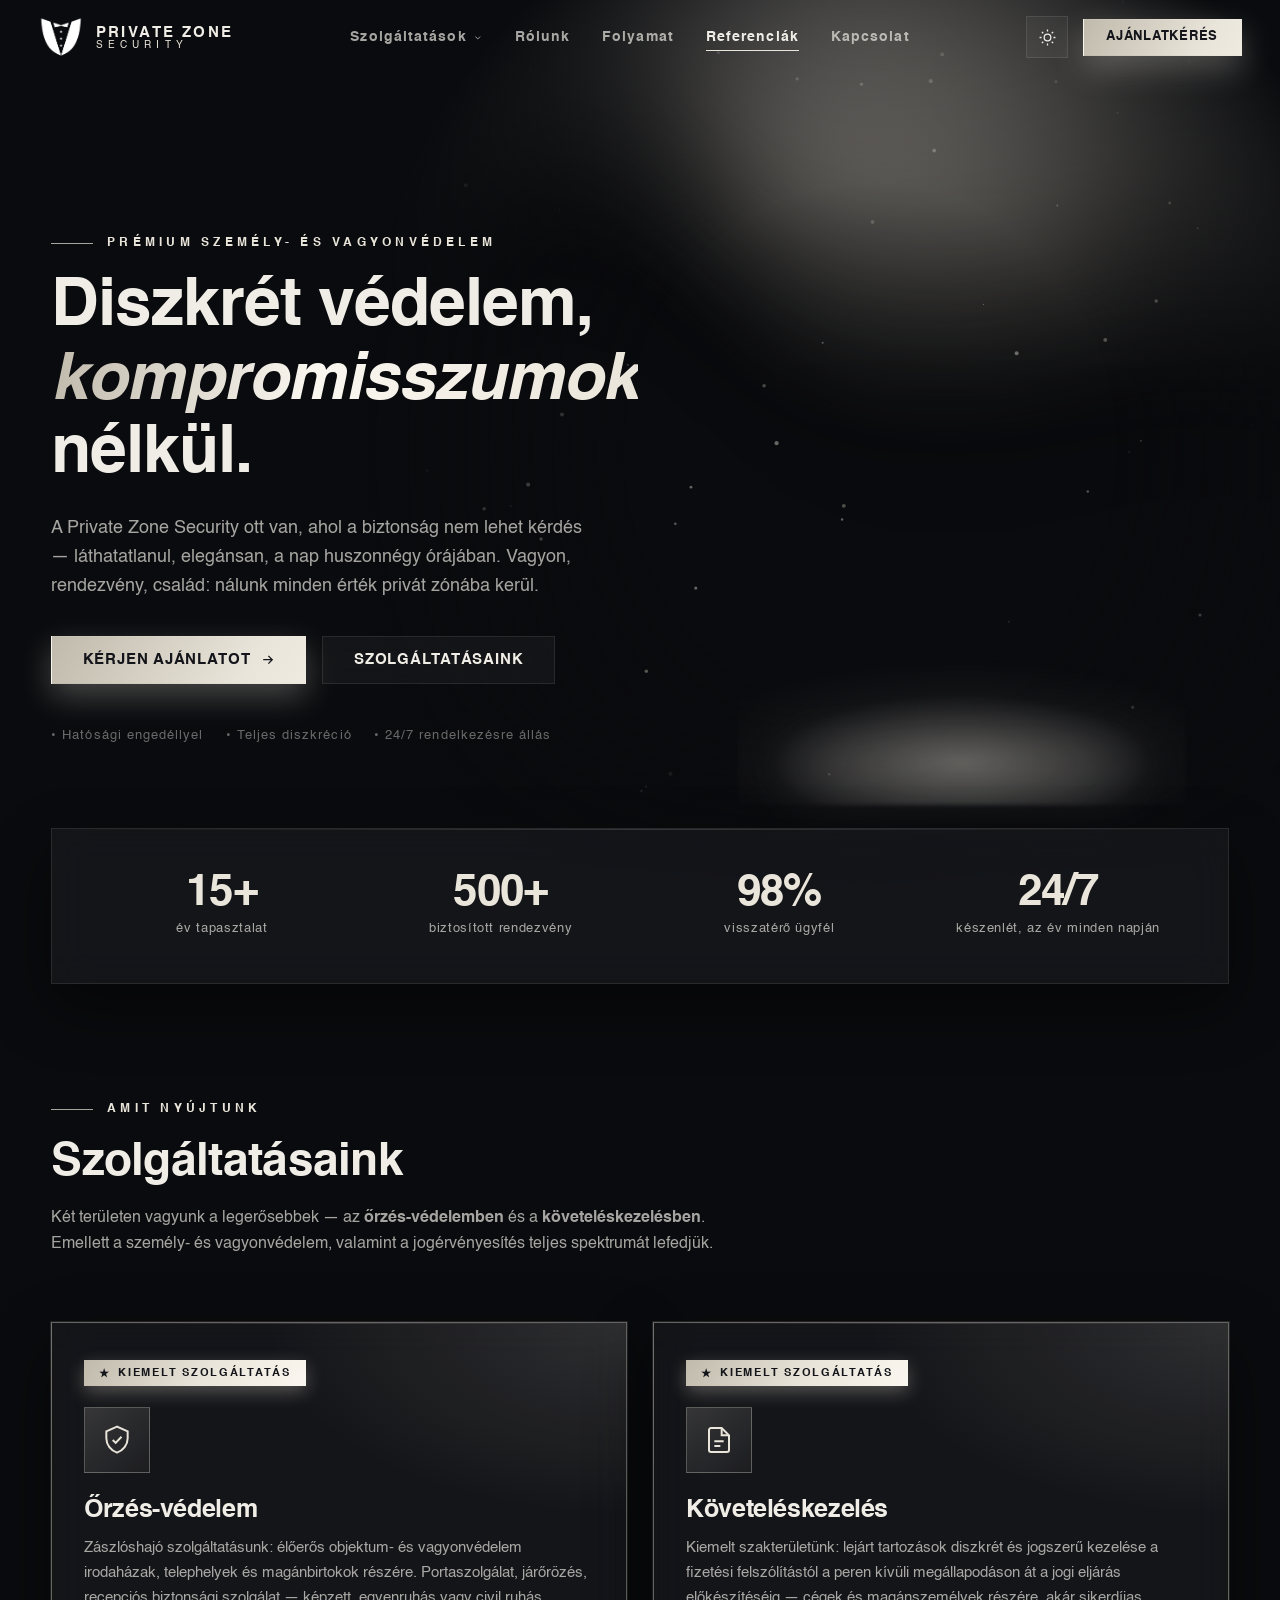
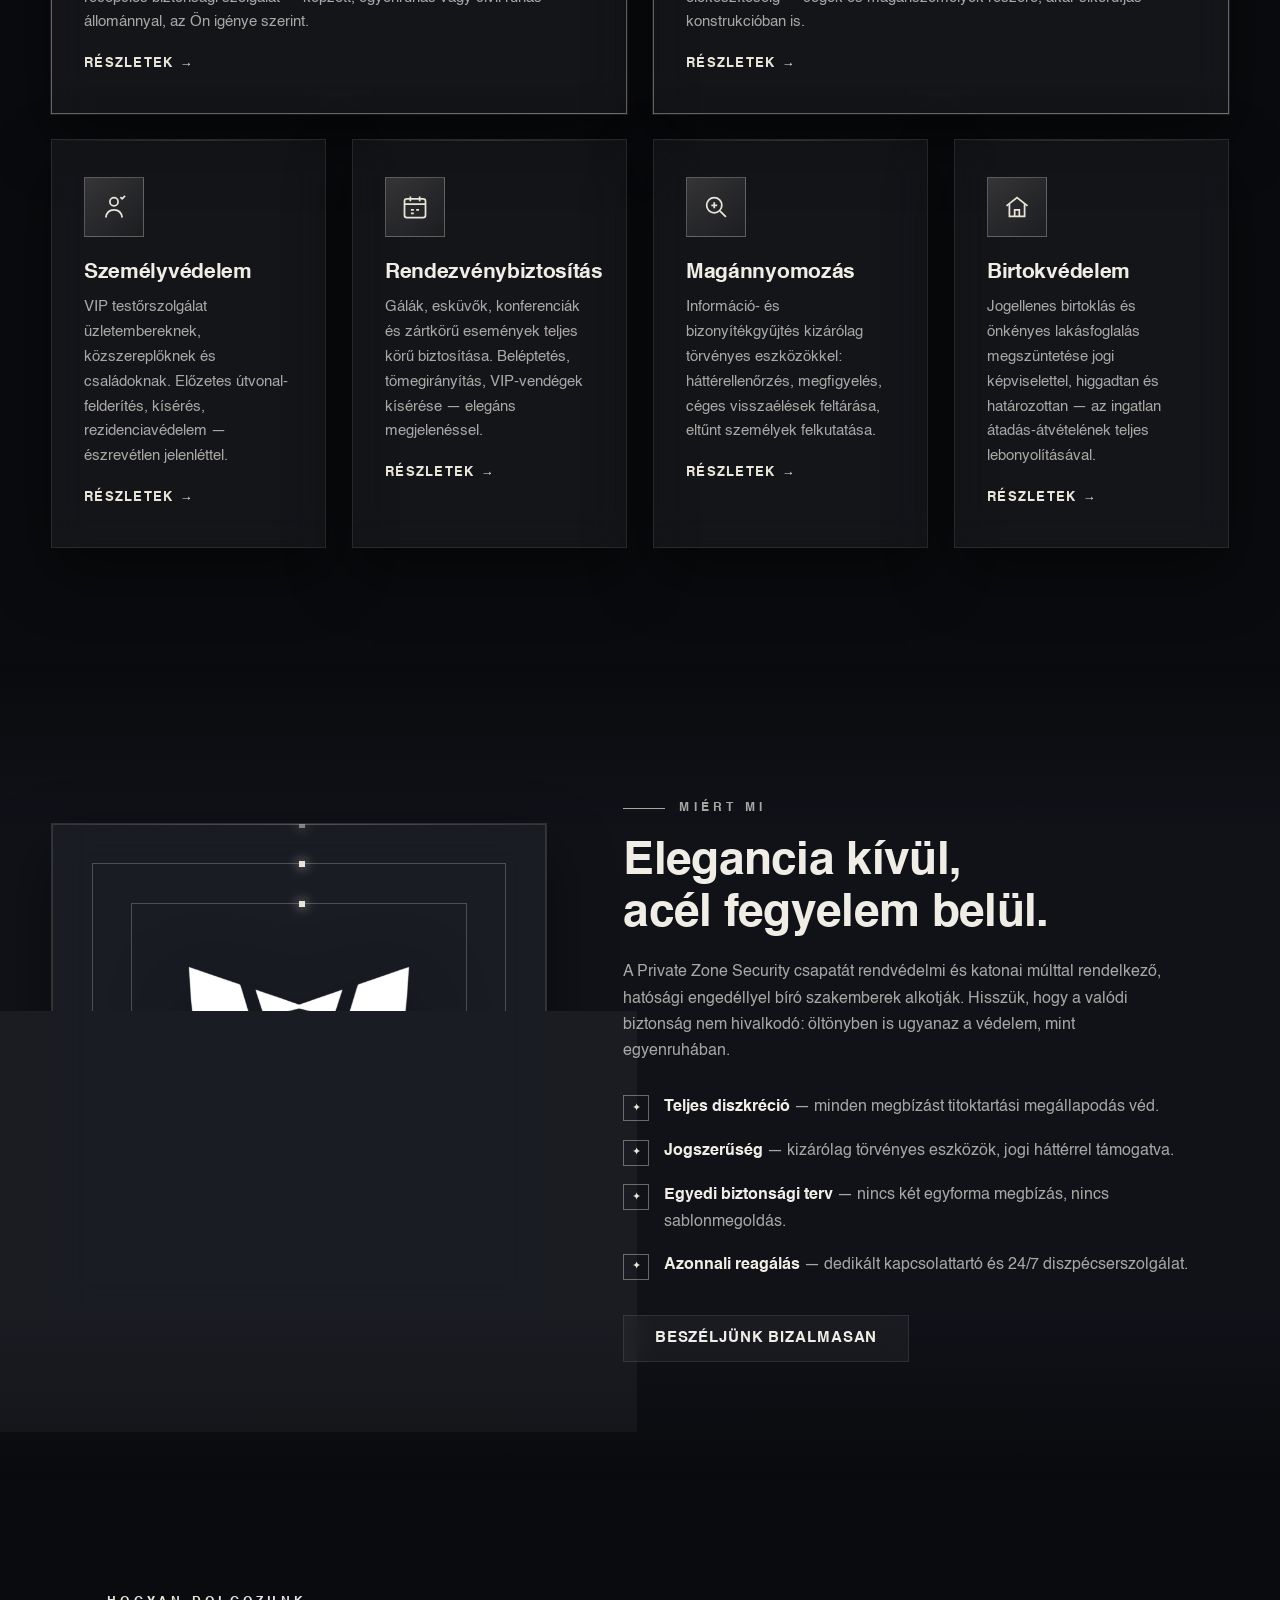
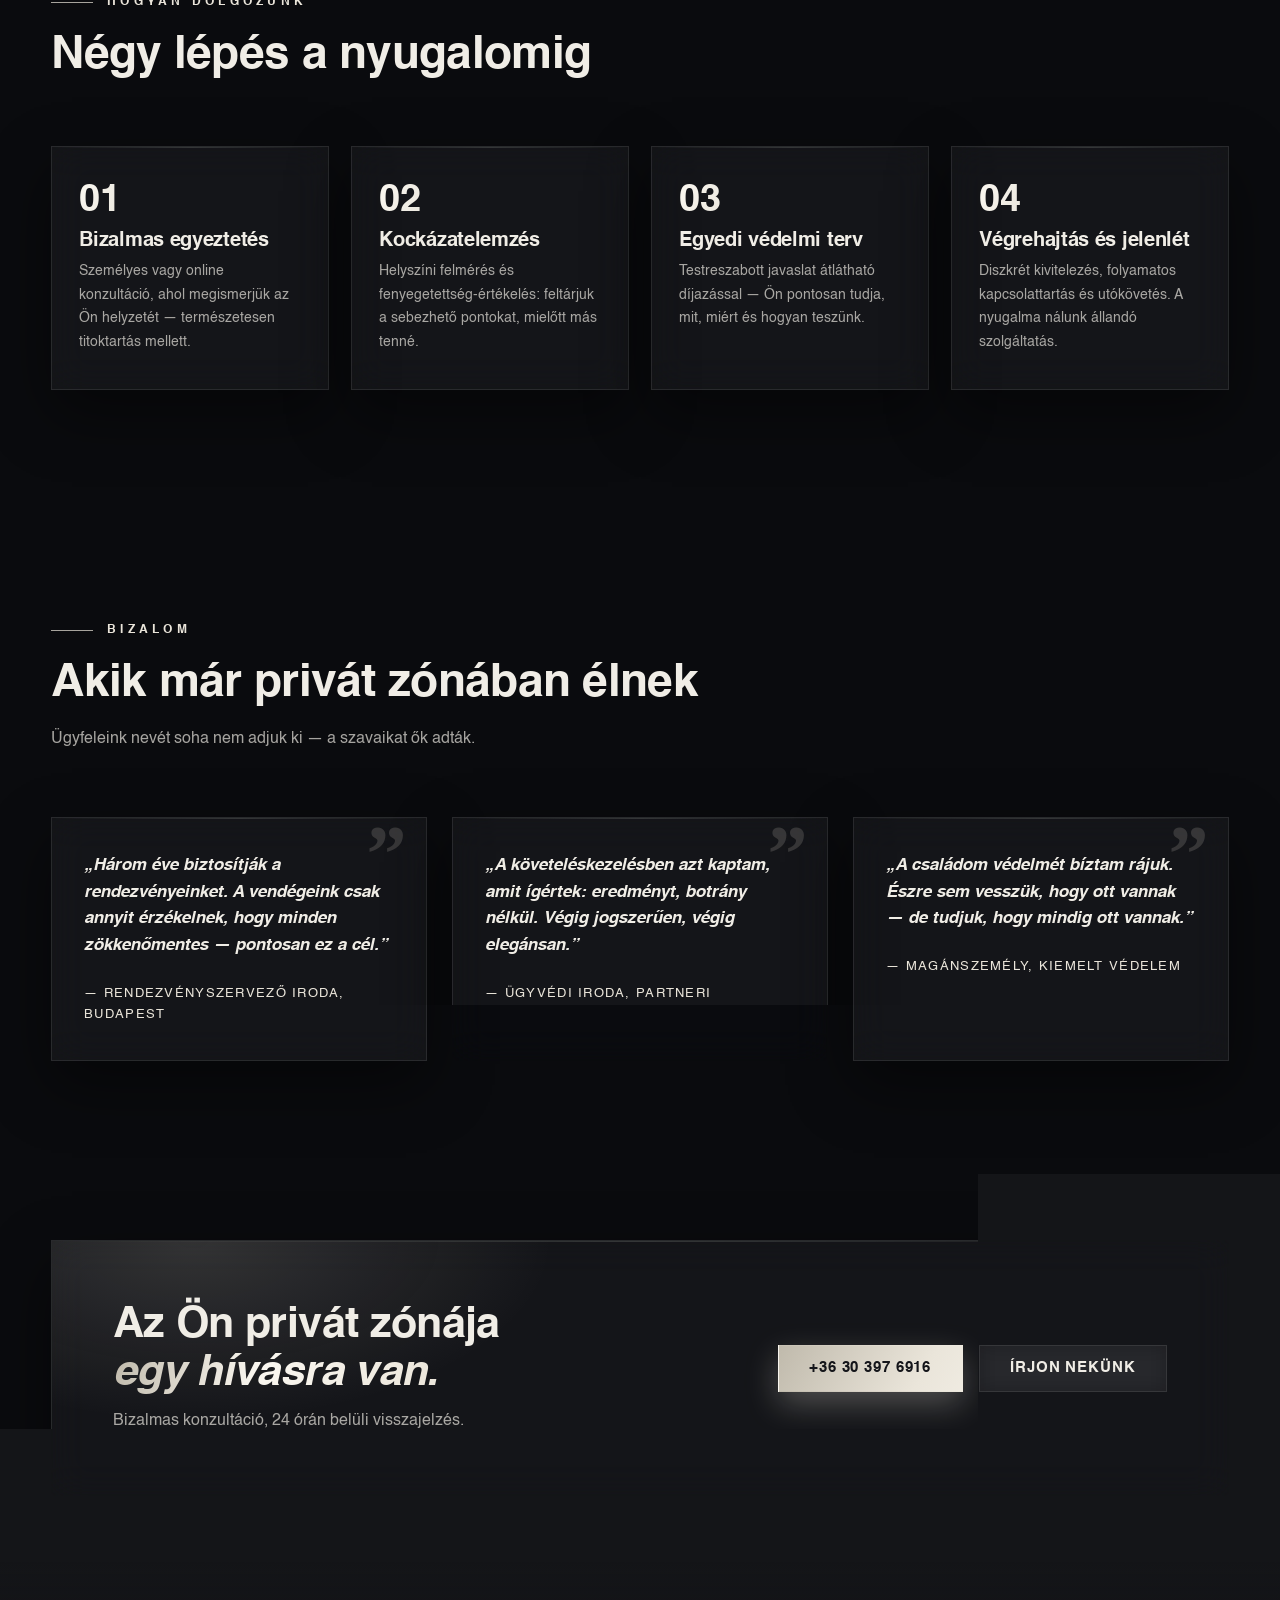
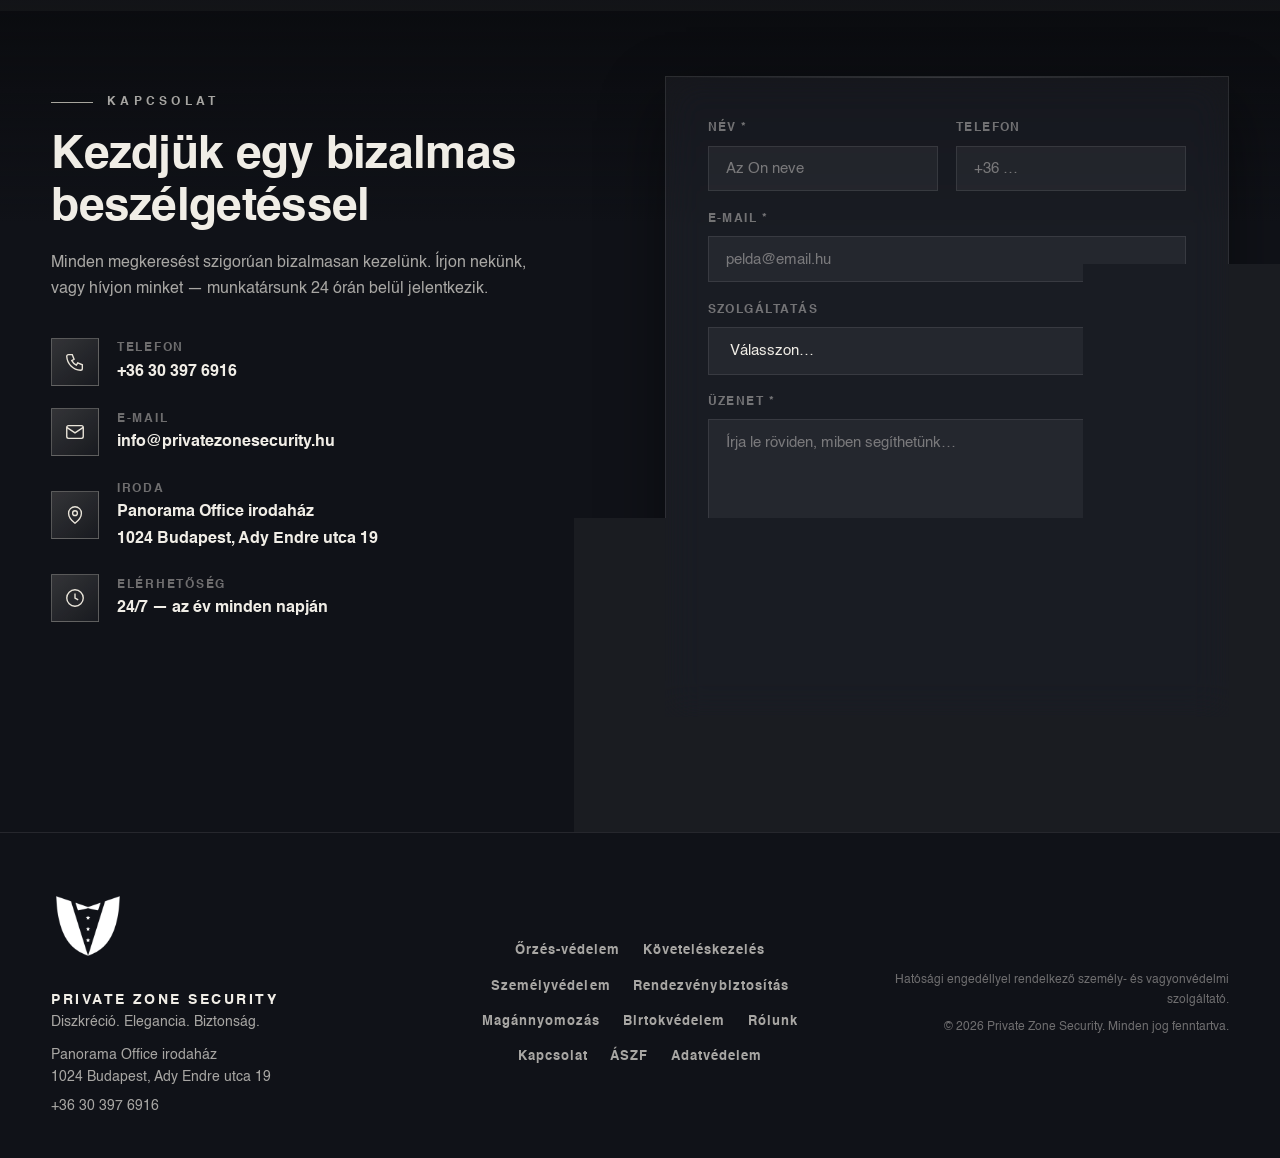
==== index.html @ 8fbdc433 "Valós cím beállítása + ÁSZF és Adatvédelmi nyilatkozat oldalak - iroda címe mindenhol: Panorama Offi" ====
<!DOCTYPE html>
<html lang="hu" data-theme="dark">
<head>
  <meta charset="UTF-8">
  <meta name="viewport" content="width=device-width, initial-scale=1.0">
  <title>Private Zone Security — Prémium személy- és vagyonvédelem</title>
  <meta name="description" content="Private Zone Security — diszkrét, elegáns és professzionális biztonsági szolgáltatások: őrzés-védelem, személyvédelem, rendezvénybiztosítás, követeléskezelés, magánnyomozás, birtokvédelem. 24/7 rendelkezésre állás.">
  <link rel="icon" type="image/png" sizes="32x32" href="assets/favicon-32.png">
  <link rel="icon" type="image/png" sizes="256x256" href="assets/favicon.png">
  <link rel="apple-touch-icon" href="assets/favicon.png">
  <link rel="stylesheet" href="css/style.css">
</head>
<body>

  <!-- ═══════════ PRELOADER ═══════════ -->
  <div class="preloader" id="preloader" aria-hidden="true">
    <div class="preloader-mark">
      <img src="assets/logo-light.png" alt="" class="logo-on-dark">
      <img src="assets/logo-dark.png" alt="" class="logo-on-light">
      <span>PRIVATE&nbsp;ZONE</span>
    </div>
  </div>

  <!-- ═══════════ NAVBAR ═══════════ -->
  <header class="nav" id="nav">
    <div class="nav-inner">
      <a href="#hero" class="brand" aria-label="Private Zone Security — kezdőlap">
        <span class="brand-mark">
          <img src="assets/logo-light.png" alt="" class="logo-on-dark">
          <img src="assets/logo-dark.png" alt="" class="logo-on-light">
        </span>
        <span class="brand-text">
          <strong>PRIVATE ZONE</strong>
          <em>SECURITY</em>
        </span>
      </a>

      <nav class="nav-links" id="navLinks" aria-label="Fő navigáció">
        <div class="has-dropdown">
          <button class="dropdown-toggle" aria-haspopup="true" aria-expanded="false">
            Szolgáltatások
            <svg class="caret" viewBox="0 0 24 24" aria-hidden="true"><path d="M6 9l6 6 6-6"/></svg>
          </button>
          <div class="dropdown">
            <div class="dropdown-inner">
              <a href="orzes-vedelem.html">Őrzés-védelem</a>
              <a href="koveteleskezeles.html">Követeléskezelés</a>
              <a href="szemelyvedelem.html">Személyvédelem</a>
              <a href="rendezvenybiztositas.html">Rendezvénybiztosítás</a>
              <a href="magannyomozas.html">Magánnyomozás</a>
              <a href="birtokvedelem.html">Birtokvédelem</a>
            </div>
          </div>
        </div>
        <a href="rolunk.html">Rólunk</a>
        <a href="#folyamat">Folyamat</a>
        <a href="#referenciak">Referenciák</a>
        <a href="kapcsolat.html">Kapcsolat</a>
      </nav>

      <div class="nav-actions">
        <button class="theme-toggle" id="themeToggle" aria-label="Világos / sötét mód váltása">
          <svg class="icon-moon" viewBox="0 0 24 24" fill="none" stroke="currentColor" stroke-width="1.6"><path d="M21 12.8A9 9 0 1 1 11.2 3 7 7 0 0 0 21 12.8Z"/></svg>
          <svg class="icon-sun" viewBox="0 0 24 24" fill="none" stroke="currentColor" stroke-width="1.6"><circle cx="12" cy="12" r="4.2"/><path d="M12 2v2.4M12 19.6V22M2 12h2.4M19.6 12H22M4.9 4.9l1.7 1.7M17.4 17.4l1.7 1.7M19.1 4.9l-1.7 1.7M6.6 17.4l-1.7 1.7"/></svg>
        </button>
        <a href="#kapcsolat" class="btn btn-gold btn-nav">Ajánlatkérés</a>
        <button class="hamburger" id="hamburger" aria-label="Menü megnyitása" aria-expanded="false">
          <span></span><span></span><span></span>
        </button>
      </div>
    </div>
  </header>

  <main>
    <!-- ═══════════ HERO ═══════════ -->
    <section class="hero" id="hero">
      <div class="aurora-bg" aria-hidden="true">
        <div class="aurora-container" data-aurora
             data-colors="#ffffff,#e6e1d6,#a9a49b"
             data-speed="0.5" data-blend="0.69" data-amplitude="1.0"></div>
      </div>
      <canvas id="heroCanvas" aria-hidden="true"></canvas>
      <div class="hero-vignette" aria-hidden="true"></div>

      <div class="hero-inner container">
        <div class="hero-copy">
          <p class="overline reveal">Prémium személy- és vagyonvédelem</p>
          <h1 class="reveal d1">
            Diszkrét védelem,<br>
            <span class="gold-text">kompromisszumok</span> nélkül.
          </h1>
          <p class="lead reveal d2">
            A Private Zone Security ott van, ahol a biztonság nem lehet kérdés —
            láthatatlanul, elegánsan, a nap huszonnégy órájában. Vagyon, rendezvény,
            család: nálunk minden érték privát zónába kerül.
          </p>
          <div class="hero-cta reveal d3">
            <a href="#kapcsolat" class="btn btn-gold">Kérjen ajánlatot
              <svg viewBox="0 0 24 24" fill="none" stroke="currentColor" stroke-width="2"><path d="M5 12h14M13 6l6 6-6 6"/></svg>
            </a>
            <a href="#szolgaltatasok" class="btn btn-ghost">Szolgáltatásaink</a>
          </div>
          <div class="hero-badges reveal d4">
            <span>• Hatósági engedéllyel</span>
            <span>• Teljes diszkréció</span>
            <span>• 24/7 rendelkezésre állás</span>
          </div>
        </div>

        <div class="hero-model reveal d2" aria-hidden="true">
          <div class="hero-model-glow"></div>
          <model-viewer id="heroModel"
            src="assets/models/bodyguard.glb"
            alt="Öltönyös biztonsági őr 3D modell"
            auto-rotate
            auto-rotate-delay="0"
            rotation-per-second="14deg"
            camera-orbit="-15deg 84deg 105%"
            interaction-prompt="none"
            disable-zoom
            disable-pan
            disable-tap
            shadow-intensity="1.2"
            shadow-softness="0.7"
            exposure="1.05"
            loading="eager">
          </model-viewer>
        </div>
      </div>

    </section>

    <!-- ═══════════ STATS ═══════════ -->
    <section class="stats" id="stats">
      <div class="container">
        <div class="glass stats-panel reveal">
          <div class="stat">
            <span class="stat-num" data-count="15" data-suffix="+">0</span>
            <span class="stat-label">év tapasztalat</span>
          </div>
          <div class="stat">
            <span class="stat-num" data-count="500" data-suffix="+">0</span>
            <span class="stat-label">biztosított rendezvény</span>
          </div>
          <div class="stat">
            <span class="stat-num" data-count="98" data-suffix="%">0</span>
            <span class="stat-label">visszatérő ügyfél</span>
          </div>
          <div class="stat">
            <span class="stat-num stat-static">24/7</span>
            <span class="stat-label">készenlét, az év minden napján</span>
          </div>
        </div>
      </div>
    </section>

    <!-- ═══════════ SZOLGÁLTATÁSOK ═══════════ -->
    <section class="section services" id="szolgaltatasok">
      <div class="container">
        <header class="section-head reveal">
          <p class="overline">Amit nyújtunk</p>
          <h2>Szolgáltatásaink</h2>
          <p class="section-sub">Két területen vagyunk a legerősebbek — az <strong>őrzés-védelemben</strong>
          és a <strong>követeléskezelésben</strong>. Emellett a személy- és vagyonvédelem, valamint
          a jogérvényesítés teljes spektrumát lefedjük.</p>
        </header>

        <!-- Kiemelt szolgáltatások -->
        <div class="featured-cards">
          <article class="glass card card-featured tilt reveal">
            <span class="badge">Kiemelt szolgáltatás</span>
            <div class="card-icon">
              <svg viewBox="0 0 24 24" fill="none" stroke="currentColor" stroke-width="1.5"><path d="M12 2 4 5.5v5.2c0 5 3.4 9.2 8 10.8 4.6-1.6 8-5.8 8-10.8V5.5L12 2Z"/><path d="m8.8 12 2.2 2.2 4.4-4.6"/></svg>
            </div>
            <h3>Őrzés-védelem</h3>
            <p>Zászlóshajó szolgáltatásunk: élőerős objektum- és vagyonvédelem irodaházak,
            telephelyek és magánbirtokok részére. Portaszolgálat, járőrözés, recepciós biztonsági
            szolgálat — képzett, egyenruhás vagy civil ruhás állománnyal, az Ön igénye szerint.</p>
            <a class="card-link" href="orzes-vedelem.html">Részletek <span>→</span></a>
          </article>

          <article class="glass card card-featured tilt reveal d1">
            <span class="badge">Kiemelt szolgáltatás</span>
            <div class="card-icon">
              <svg viewBox="0 0 24 24" fill="none" stroke="currentColor" stroke-width="1.5"><path d="M14 3H6a1.5 1.5 0 0 0-1.5 1.5v15A1.5 1.5 0 0 0 6 21h12a1.5 1.5 0 0 0 1.5-1.5V8.5L14 3Z"/><path d="M14 3v5.5h5.5M8.5 13h7M8.5 16.5h4.5"/></svg>
            </div>
            <h3>Követeléskezelés</h3>
            <p>Kiemelt szakterületünk: lejárt tartozások diszkrét és jogszerű kezelése a fizetési
            felszólítástól a peren kívüli megállapodáson át a jogi eljárás előkészítéséig — cégek
            és magánszemélyek részére, akár sikerdíjas konstrukcióban is.</p>
            <a class="card-link" href="koveteleskezeles.html">Részletek <span>→</span></a>
          </article>
        </div>

        <!-- További szolgáltatások -->
        <div class="cards cards-secondary">
          <article class="glass card tilt reveal">
            <div class="card-icon">
              <svg viewBox="0 0 24 24" fill="none" stroke="currentColor" stroke-width="1.5"><circle cx="12" cy="7.5" r="3.5"/><path d="M5 21c.6-4 3.4-6.5 7-6.5s6.4 2.5 7 6.5"/><path d="M17.5 3.5 19 5l2.5-2.5"/></svg>
            </div>
            <h3>Személyvédelem</h3>
            <p>VIP testőrszolgálat üzletembereknek, közszereplőknek és családoknak.
            Előzetes útvonal-felderítés, kísérés, rezidenciavédelem — észrevétlen jelenléttel.</p>
            <a class="card-link" href="szemelyvedelem.html">Részletek <span>→</span></a>
          </article>

          <article class="glass card tilt reveal d1">
            <div class="card-icon">
              <svg viewBox="0 0 24 24" fill="none" stroke="currentColor" stroke-width="1.5"><rect x="3" y="5" width="18" height="16" rx="2"/><path d="M3 9.5h18M8 3v4M16 3v4M8.5 14.5h2.5M13 14.5h2.5M8.5 17.5h2.5"/></svg>
            </div>
            <h3>Rendezvénybiztosítás</h3>
            <p>Gálák, esküvők, konferenciák és zártkörű események teljes körű biztosítása.
            Beléptetés, tömegirányítás, VIP-vendégek kísérése — elegáns megjelenéssel.</p>
            <a class="card-link" href="rendezvenybiztositas.html">Részletek <span>→</span></a>
          </article>

          <article class="glass card tilt reveal d2">
            <div class="card-icon">
              <svg viewBox="0 0 24 24" fill="none" stroke="currentColor" stroke-width="1.5"><circle cx="10.5" cy="10.5" r="6.5"/><path d="m15.5 15.5 5 5"/><path d="M8 10.5h5M10.5 8v5"/></svg>
            </div>
            <h3>Magánnyomozás</h3>
            <p>Információ- és bizonyítékgyűjtés kizárólag törvényes eszközökkel:
            háttérellenőrzés, megfigyelés, céges visszaélések feltárása, eltűnt személyek felkutatása.</p>
            <a class="card-link" href="magannyomozas.html">Részletek <span>→</span></a>
          </article>

          <article class="glass card tilt reveal d3">
            <div class="card-icon">
              <svg viewBox="0 0 24 24" fill="none" stroke="currentColor" stroke-width="1.5"><path d="m3 11 9-7 9 7"/><path d="M5.5 9.5V20h13V9.5"/><path d="M10 20v-5.5h4V20"/></svg>
            </div>
            <h3>Birtokvédelem</h3>
            <p>Jogellenes birtoklás és önkényes lakásfoglalás megszüntetése jogi képviselettel,
            higgadtan és határozottan — az ingatlan átadás-átvételének teljes lebonyolításával.</p>
            <a class="card-link" href="birtokvedelem.html">Részletek <span>→</span></a>
          </article>
        </div>
      </div>
    </section>

    <!-- ═══════════ RÓLUNK ═══════════ -->
    <section class="section about" id="rolunk">
      <div class="container about-grid">
        <div class="about-visual reveal" aria-hidden="true">
          <div class="about-frame glass">
            <img src="assets/logo-light.png" alt="" class="about-logo logo-on-dark">
            <img src="assets/logo-dark.png" alt="" class="about-logo logo-on-light">
            <div class="about-ring r1"></div>
            <div class="about-ring r2"></div>
            <div class="about-ring r3"></div>
          </div>
        </div>

        <div class="about-copy">
          <p class="overline reveal">Miért mi</p>
          <h2 class="reveal d1">Elegancia kívül,<br>acél fegyelem belül.</h2>
          <p class="reveal d2">A Private Zone Security csapatát rendvédelmi és katonai múlttal
          rendelkező, hatósági engedéllyel bíró szakemberek alkotják. Hisszük, hogy a valódi
          biztonság nem hivalkodó: öltönyben is ugyanaz a védelem, mint egyenruhában.</p>

          <ul class="checklist reveal d3">
            <li><span class="check">✦</span><div><strong>Teljes diszkréció</strong> — minden megbízást titoktartási megállapodás véd.</div></li>
            <li><span class="check">✦</span><div><strong>Jogszerűség</strong> — kizárólag törvényes eszközök, jogi háttérrel támogatva.</div></li>
            <li><span class="check">✦</span><div><strong>Egyedi biztonsági terv</strong> — nincs két egyforma megbízás, nincs sablonmegoldás.</div></li>
            <li><span class="check">✦</span><div><strong>Azonnali reagálás</strong> — dedikált kapcsolattartó és 24/7 diszpécserszolgálat.</div></li>
          </ul>

          <a href="#kapcsolat" class="btn btn-ghost reveal d4">Beszéljünk bizalmasan</a>
        </div>
      </div>
    </section>

    <!-- ═══════════ FOLYAMAT ═══════════ -->
    <section class="section process" id="folyamat">
      <div class="container">
        <header class="section-head reveal">
          <p class="overline">Hogyan dolgozunk</p>
          <h2>Négy lépés a nyugalomig</h2>
        </header>

        <div class="steps">
          <div class="glass step reveal">
            <span class="step-num">01</span>
            <h3>Bizalmas egyeztetés</h3>
            <p>Személyes vagy online konzultáció, ahol megismerjük az Ön helyzetét — természetesen titoktartás mellett.</p>
          </div>
          <div class="glass step reveal d1">
            <span class="step-num">02</span>
            <h3>Kockázatelemzés</h3>
            <p>Helyszíni felmérés és fenyegetettség-értékelés: feltárjuk a sebezhető pontokat, mielőtt más tenné.</p>
          </div>
          <div class="glass step reveal d2">
            <span class="step-num">03</span>
            <h3>Egyedi védelmi terv</h3>
            <p>Testreszabott javaslat átlátható díjazással — Ön pontosan tudja, mit, miért és hogyan teszünk.</p>
          </div>
          <div class="glass step reveal d3">
            <span class="step-num">04</span>
            <h3>Végrehajtás és jelenlét</h3>
            <p>Diszkrét kivitelezés, folyamatos kapcsolattartás és utókövetés. A nyugalma nálunk állandó szolgáltatás.</p>
          </div>
        </div>
      </div>
    </section>

    <!-- ═══════════ REFERENCIÁK ═══════════ -->
    <section class="section refs" id="referenciak">
      <div class="container">
        <header class="section-head reveal">
          <p class="overline">Bizalom</p>
          <h2>Akik már privát zónában élnek</h2>
          <p class="section-sub">Ügyfeleink nevét soha nem adjuk ki — a szavaikat ők adták.</p>
        </header>

        <div class="quotes">
          <blockquote class="glass quote reveal">
            <p>„Három éve biztosítják a rendezvényeinket. A vendégeink csak annyit érzékelnek,
            hogy minden zökkenőmentes — pontosan ez a cél.”</p>
            <footer>— Rendezvényszervező iroda, Budapest</footer>
          </blockquote>
          <blockquote class="glass quote reveal d1">
            <p>„A követeléskezelésben azt kaptam, amit ígértek: eredményt, botrány nélkül.
            Végig jogszerűen, végig elegánsan.”</p>
            <footer>— Ügyvédi iroda, partneri megbízás</footer>
          </blockquote>
          <blockquote class="glass quote reveal d2">
            <p>„A családom védelmét bíztam rájuk. Észre sem vesszük, hogy ott vannak —
            de tudjuk, hogy mindig ott vannak.”</p>
            <footer>— Magánszemély, kiemelt védelem</footer>
          </blockquote>
        </div>
      </div>
    </section>

    <!-- ═══════════ CTA SÁV ═══════════ -->
    <section class="cta-band">
      <div class="container">
        <div class="glass cta-panel reveal">
          <div>
            <h2>Az Ön privát zónája<br><span class="gold-text">egy hívásra van.</span></h2>
            <p>Bizalmas konzultáció, 24 órán belüli visszajelzés.</p>
          </div>
          <div class="cta-actions">
            <a href="tel:+36303976916" class="btn btn-gold">+36 30 397 6916</a>
            <a href="#kapcsolat" class="btn btn-ghost">Írjon nekünk</a>
          </div>
        </div>
      </div>
    </section>

    <!-- ═══════════ KAPCSOLAT ═══════════ -->
    <section class="section contact" id="kapcsolat">
      <div class="container contact-grid">
        <div class="contact-info">
          <p class="overline reveal">Kapcsolat</p>
          <h2 class="reveal d1">Kezdjük egy bizalmas beszélgetéssel</h2>
          <p class="reveal d2">Minden megkeresést szigorúan bizalmasan kezelünk.
          Írjon nekünk, vagy hívjon minket — munkatársunk 24 órán belül jelentkezik.</p>

          <ul class="contact-list reveal d3">
            <li>
              <span class="ci"><svg viewBox="0 0 24 24" fill="none" stroke="currentColor" stroke-width="1.5"><path d="M5 4h4l2 5-2.5 1.5a12 12 0 0 0 5 5L15 13l5 2v4a2 2 0 0 1-2 2A16 16 0 0 1 3 6a2 2 0 0 1 2-2Z"/></svg></span>
              <div><strong>Telefon</strong><a href="tel:+36303976916">+36 30 397 6916</a></div>
            </li>
            <li>
              <span class="ci"><svg viewBox="0 0 24 24" fill="none" stroke="currentColor" stroke-width="1.5"><rect x="3" y="5" width="18" height="14" rx="2"/><path d="m3 7 9 6 9-6"/></svg></span>
              <div><strong>E-mail</strong><a href="mailto:info@privatezonesecurity.hu">info@privatezonesecurity.hu</a></div>
            </li>
            <li>
              <span class="ci"><svg viewBox="0 0 24 24" fill="none" stroke="currentColor" stroke-width="1.5"><path d="M12 21s7-5.5 7-11a7 7 0 1 0-14 0c0 5.5 7 11 7 11Z"/><circle cx="12" cy="10" r="2.6"/></svg></span>
              <div><strong>Iroda</strong><span>Panorama Office irodaház<br>1024 Budapest, Ady Endre utca 19</span></div>
            </li>
            <li>
              <span class="ci"><svg viewBox="0 0 24 24" fill="none" stroke="currentColor" stroke-width="1.5"><circle cx="12" cy="12" r="9"/><path d="M12 7v5l3.5 2"/></svg></span>
              <div><strong>Elérhetőség</strong><span>24/7 — az év minden napján</span></div>
            </li>
          </ul>
        </div>

        <form class="glass contact-form reveal d2" id="contactForm" novalidate>
          <div class="form-row">
            <div class="field">
              <label for="fName">Név *</label>
              <input id="fName" name="name" type="text" required autocomplete="name" placeholder="Az Ön neve">
            </div>
            <div class="field">
              <label for="fPhone">Telefon</label>
              <input id="fPhone" name="phone" type="tel" autocomplete="tel" placeholder="+36 …">
            </div>
          </div>
          <div class="field">
            <label for="fEmail">E-mail *</label>
            <input id="fEmail" name="email" type="email" required autocomplete="email" placeholder="pelda@email.hu">
          </div>
          <div class="field">
            <label for="fService">Szolgáltatás</label>
            <select id="fService" name="service">
              <option value="">Válasszon…</option>
              <option>Őrzés-védelem</option>
              <option>Személyvédelem</option>
              <option>Rendezvénybiztosítás</option>
              <option>Követeléskezelés</option>
              <option>Magánnyomozás</option>
              <option>Birtokvédelem</option>
              <option>Egyéb / összetett megbízás</option>
            </select>
          </div>
          <div class="field">
            <label for="fMsg">Üzenet *</label>
            <textarea id="fMsg" name="message" rows="4" required placeholder="Írja le röviden, miben segíthetünk…"></textarea>
          </div>
          <p class="form-note">Üzenetét bizalmasan kezeljük, harmadik félnek nem adjuk ki.</p>
          <button type="submit" class="btn btn-gold btn-block">Bizalmas üzenet küldése</button>
          <p class="form-status" id="formStatus" role="status"></p>
        </form>
      </div>
    </section>
  </main>

  <!-- ═══════════ FOOTER ═══════════ -->
  <footer class="footer">
    <div class="container footer-grid">
      <div class="footer-brand">
        <img src="assets/logo-light.png" alt="Private Zone Security logó" class="footer-logo logo-on-dark">
        <img src="assets/logo-dark.png" alt="Private Zone Security logó" class="footer-logo logo-on-light">
        <p><strong>PRIVATE ZONE SECURITY</strong><br>Diszkréció. Elegancia. Biztonság.</p>
        <p style="margin-top:.6rem">Panorama Office irodaház<br>1024 Budapest, Ady Endre utca 19</p>
        <p style="margin-top:.4rem"><a href="tel:+36303976916" style="color:inherit;text-decoration:none">+36 30 397 6916</a></p>
      </div>
      <nav class="footer-nav" aria-label="Lábléc navigáció">
        <a href="orzes-vedelem.html">Őrzés-védelem</a>
        <a href="koveteleskezeles.html">Követeléskezelés</a>
        <a href="szemelyvedelem.html">Személyvédelem</a>
        <a href="rendezvenybiztositas.html">Rendezvénybiztosítás</a>
        <a href="magannyomozas.html">Magánnyomozás</a>
        <a href="birtokvedelem.html">Birtokvédelem</a>
        <a href="rolunk.html">Rólunk</a>
        <a href="kapcsolat.html">Kapcsolat</a>
        <a href="aszf.html">ÁSZF</a>
        <a href="adatvedelem.html">Adatvédelem</a>
      </nav>
      <div class="footer-meta">
        <p>Hatósági engedéllyel rendelkező személy- és vagyonvédelmi szolgáltató.</p>
        <p>© <span id="year"></span> Private Zone Security. Minden jog fenntartva.</p>
      </div>
    </div>
  </footer>

  <script type="module" src="assets/js/model-viewer.min.js"></script>
  <script src="js/aurora.js"></script>
  <script src="js/hero3d.js"></script>
  <script src="js/main.js"></script>
</body>
</html>
---- css/style.css ----
/* ═══════════════════════════════════════════════════════════════
   PRIVATE ZONE SECURITY — style
   Elegáns dark-first dizájn, charcoal + off-white akcentek, glassmorphism
   ═══════════════════════════════════════════════════════════════ */

@font-face {
  font-family: "PZS Helvetica";
  src: url("../assets/fonts/Helvetica.ttf") format("truetype");
  font-weight: 400;
  font-style: normal;
  font-display: swap;
}
@font-face {
  font-family: "PZS Helvetica";
  src: url("../assets/fonts/Helvetica-Bold.ttf") format("truetype");
  font-weight: 700;
  font-style: normal;
  font-display: swap;
}
@font-face {
  font-family: "PZS Helvetica";
  src: url("../assets/fonts/Helvetica-BoldOblique.ttf") format("truetype");
  font-weight: 700;
  font-style: italic;
  font-display: swap;
}

:root {
  /* Monokróm akcent: sötét témán off-white, világoson charcoal.
     A "--gold*" nevek megmaradtak, de charcoal/off-white értékekkel. */
  --gold: #EAE5DA;         /* akcent (off-white) */
  --gold-light: #FAF7F0;
  --gold-deep: #C0BAAC;
  --gold-rgb: 234, 229, 218;
  --accent-ink: #14151A;   /* akcenten lévő szöveg (pl. gombfelirat) */

  --bg: #0A0B0E;
  --bg-2: #101218;
  --bg-3: #161923;
  --ink: #F0EDE6;
  --ink-soft: rgba(240, 237, 230, .68);
  --ink-faint: rgba(240, 237, 230, .42);

  --glass-bg: rgba(255, 255, 255, .045);
  --glass-bg-strong: rgba(16, 18, 24, .72);
  --glass-border: rgba(255, 255, 255, .09);
  --glass-highlight: rgba(255, 255, 255, .14);
  --shadow: 0 24px 60px rgba(0, 0, 0, .45);

  --radius: 0;
  --font-display: "PZS Helvetica", "Helvetica Neue", Helvetica, Arial, sans-serif;
  --font-body: "PZS Helvetica", "Helvetica Neue", Helvetica, Arial, sans-serif;
  --ease: cubic-bezier(.22, .8, .3, 1);
}

[data-theme="light"] {
  /* akcent világos témán: charcoal */
  --gold: #2B2F36;
  --gold-light: #444A54;
  --gold-deep: #16181D;
  --gold-rgb: 43, 47, 54;
  --accent-ink: #F4F1EA;

  --bg: #F4F1EA;
  --bg-2: #ECE8DF;
  --bg-3: #E3DED2;
  --ink: #16181D;
  --ink-soft: rgba(22, 24, 29, .72);
  --ink-faint: rgba(22, 24, 29, .48);

  --glass-bg: rgba(255, 255, 255, .5);
  --glass-bg-strong: rgba(255, 255, 255, .78);
  --glass-border: rgba(22, 24, 29, .1);
  --glass-highlight: rgba(255, 255, 255, .9);
  --shadow: 0 24px 60px rgba(60, 50, 20, .14);
}

* { margin: 0; padding: 0; box-sizing: border-box; }

html { scroll-behavior: smooth; }

body {
  font-family: var(--font-body);
  background: var(--bg);
  color: var(--ink);
  line-height: 1.65;
  overflow-x: hidden;
  -webkit-font-smoothing: antialiased;
  transition: background .5s var(--ease), color .5s var(--ease);
}

/* finom háttértextúra */
body::before {
  content: "";
  position: fixed; inset: 0;
  pointer-events: none; z-index: -1;
  background:
    radial-gradient(1200px 800px at 85% -10%, rgba(var(--gold-rgb), .07), transparent 60%),
    radial-gradient(900px 700px at -10% 40%, rgba(var(--gold-rgb), .05), transparent 55%),
    var(--bg);
  transition: background .5s var(--ease);
}

.container { width: min(1180px, 92vw); margin-inline: auto; }
.section { padding: clamp(4.5rem, 9vw, 8rem) 0; position: relative; }

::selection { background: var(--gold); color: var(--accent-ink); }

/* témafüggő logóképek */
[data-theme="dark"] .logo-on-light { display: none; }
[data-theme="light"] .logo-on-dark { display: none; }

/* ── Tipográfia ─────────────────────────────────────────────── */
h1, h2, h3 { font-family: var(--font-display); font-weight: 700; line-height: 1.12; letter-spacing: -.015em; }
h1 { font-size: clamp(2.4rem, 5.6vw, 4.1rem); }
h2 { font-size: clamp(1.85rem, 3.8vw, 2.9rem); }
h3 { font-size: 1.3rem; }

.overline {
  font-size: .78rem; font-weight: 700;
  letter-spacing: .34em; text-transform: uppercase;
  color: var(--gold);
  display: flex; align-items: center; gap: .9rem;
  margin-bottom: 1.1rem;
}
.overline::before { content: ""; width: 2.6rem; height: 1px; background: var(--gold); opacity: .7; }

.gold-text {
  font-style: italic;
  background: linear-gradient(100deg, var(--gold-deep), var(--gold-light) 45%, var(--gold));
  -webkit-background-clip: text; background-clip: text;
  -webkit-text-fill-color: transparent; color: transparent;
}

.lead { font-size: 1.1rem; color: var(--ink-soft); max-width: 34rem; margin-top: 1.4rem; }

.section-head { max-width: 44rem; margin-bottom: clamp(2.5rem, 5vw, 4rem); }
.section-sub { color: var(--ink-soft); margin-top: 1rem; }

/* ── Glass ──────────────────────────────────────────────────── */
.glass {
  position: relative;
  background: var(--glass-bg);
  border: 1px solid var(--glass-border);
  border-radius: 0;
  -webkit-backdrop-filter: blur(18px) saturate(140%);
  backdrop-filter: blur(18px) saturate(140%);
  box-shadow: var(--shadow);
  overflow: hidden;
}
.glass::before {
  content: "";
  position: absolute; inset: 0 0 auto 0; height: 1px;
  background: linear-gradient(90deg, transparent, var(--glass-highlight), transparent);
  pointer-events: none;
}

/* ── Gombok ─────────────────────────────────────────────────── */
.btn {
  display: inline-flex; align-items: center; justify-content: center; gap: .55rem;
  padding: .95rem 1.9rem;
  font: 600 .92rem/1 var(--font-body);
  letter-spacing: .06em; text-transform: uppercase;
  border-radius: 0; border: 1px solid transparent;
  text-decoration: none; cursor: pointer;
  transition: transform .35s var(--ease), box-shadow .35s var(--ease),
              background .35s var(--ease), border-color .35s var(--ease), color .35s var(--ease);
}
.btn svg { width: 1.05em; height: 1.05em; transition: transform .35s var(--ease); }
.btn:hover svg { transform: translateX(4px); }

.btn-gold {
  background: linear-gradient(120deg, var(--gold-deep), var(--gold) 50%, var(--gold-light));
  background-size: 160% 100%;
  color: var(--accent-ink);
  box-shadow: 0 12px 32px rgba(var(--gold-rgb), .28);
}
.btn-gold:hover {
  background-position: 100% 0;
  transform: translateY(-2px);
  box-shadow: 0 16px 40px rgba(var(--gold-rgb), .4);
}

.btn-ghost {
  color: var(--ink);
  border-color: var(--glass-border);
  background: var(--glass-bg);
  -webkit-backdrop-filter: blur(10px);
  backdrop-filter: blur(10px);
}
.btn-ghost:hover { border-color: var(--gold); color: var(--gold); transform: translateY(-2px); }

.btn-block { width: 100%; }

/* ── Preloader ──────────────────────────────────────────────── */
.preloader {
  position: fixed; inset: 0; z-index: 100;
  display: grid; place-items: center;
  background: var(--bg);
  transition: opacity .7s var(--ease), visibility .7s;
}
.preloader.done { opacity: 0; visibility: hidden; }
.preloader-mark { text-align: center; }
.preloader-mark img {
  width: 96px; height: 96px; object-fit: contain;
  animation: pl-pop 1.4s var(--ease) both;
}
.preloader-mark span {
  display: block; margin-top: 1rem;
  font: 700 .72rem var(--font-body);
  letter-spacing: .5em; color: var(--ink-faint);
  animation: pl-fade 1.4s var(--ease) .3s both;
}
@keyframes pl-pop {
  0% { opacity: 0; transform: scale(.82); filter: blur(6px); }
  60% { opacity: 1; filter: blur(0); }
  100% { opacity: 1; transform: scale(1); }
}
@keyframes pl-fade { from { opacity: 0; } to { opacity: 1; } }

/* ── Navbar ─────────────────────────────────────────────────── */
.nav {
  position: fixed; top: 0; left: 0; right: 0; z-index: 50;
  transition: background .45s var(--ease), box-shadow .45s var(--ease),
              border-color .45s var(--ease), padding .45s var(--ease);
  border-bottom: 1px solid transparent;
}
.nav.scrolled {
  background: var(--glass-bg-strong);
  -webkit-backdrop-filter: blur(20px) saturate(140%);
  backdrop-filter: blur(20px) saturate(140%);
  border-bottom-color: var(--glass-border);
  box-shadow: 0 10px 40px rgba(0, 0, 0, .25);
}
.nav-inner {
  width: min(1240px, 94vw); margin-inline: auto;
  display: flex; align-items: center; justify-content: space-between;
  padding: .9rem 0; gap: 1.5rem;
}

.brand { display: flex; align-items: center; gap: .7rem; text-decoration: none; color: var(--ink); }
.brand-mark { width: 46px; height: 46px; display: grid; place-items: center; }
.brand-mark img { width: 100%; height: 100%; object-fit: contain; }
.brand-text { display: flex; flex-direction: column; line-height: 1.15; }
.brand-text strong { font: 700 .95rem var(--font-body); letter-spacing: .16em; }
.brand-text em { font: 500 .62rem var(--font-body); font-style: normal; letter-spacing: .52em; color: var(--gold); }

.nav-links { display: flex; gap: 2rem; }
.nav-links a {
  position: relative;
  font: 600 .85rem var(--font-body); letter-spacing: .08em;
  color: var(--ink-soft); text-decoration: none;
  padding: .4rem 0;
  transition: color .3s;
}
.nav-links a::after {
  content: ""; position: absolute; left: 0; bottom: 0;
  width: 100%; height: 1px; background: var(--gold);
  transform: scaleX(0); transform-origin: right;
  transition: transform .4s var(--ease);
}
.nav-links a:hover, .nav-links a.active { color: var(--ink); }
.nav-links a:hover::after, .nav-links a.active::after { transform: scaleX(1); transform-origin: left; }

/* ── Legördülő menü (Szolgáltatások) ── */
.has-dropdown { position: relative; }
.dropdown-toggle {
  display: inline-flex; align-items: center; gap: .4rem;
  background: none; border: 0; cursor: pointer;
  font: 600 .85rem var(--font-body); letter-spacing: .08em;
  color: var(--ink-soft);
  padding: .4rem 0;
  transition: color .3s;
}
.dropdown-toggle:hover, .has-dropdown:hover .dropdown-toggle,
.dropdown-toggle.active { color: var(--ink); }
.dropdown-toggle .caret {
  width: .6rem; height: .6rem; stroke: currentColor; stroke-width: 2.4; fill: none;
  transition: transform .35s var(--ease);
}
.has-dropdown:hover .dropdown-toggle .caret,
.has-dropdown:focus-within .dropdown-toggle .caret { transform: rotate(180deg); }

.dropdown {
  position: absolute; top: calc(100% + .9rem); left: 50%;
  transform: translateX(-50%) translateY(10px);
  min-width: 250px;
  padding: .6rem;
  background: var(--glass-bg-strong);
  border: 1px solid var(--glass-border);
  border-radius: 0;
  -webkit-backdrop-filter: blur(20px) saturate(140%);
  backdrop-filter: blur(20px) saturate(140%);
  box-shadow: 0 20px 50px rgba(0, 0, 0, .35);
  opacity: 0; visibility: hidden; pointer-events: none;
  transition: opacity .3s var(--ease), transform .3s var(--ease), visibility .3s;
  z-index: 60;
}
.dropdown-inner { display: grid; gap: .1rem; }
.dropdown::before {
  content: ""; position: absolute; top: -1.1rem; left: 0; right: 0; height: 1.1rem;
}
.has-dropdown:hover .dropdown,
.has-dropdown:focus-within .dropdown {
  opacity: 1; visibility: visible; pointer-events: auto;
  transform: translateX(-50%) translateY(0);
}
.dropdown a {
  display: block;
  padding: .7rem .9rem;
  font: 600 .85rem var(--font-body); letter-spacing: .04em;
  color: var(--ink-soft); text-decoration: none;
  border-radius: 0;
  transition: color .25s, background .25s, padding-left .25s;
}
.dropdown a::after { display: none; }
.dropdown a:hover, .dropdown a.active {
  color: var(--gold);
  background: rgba(var(--gold-rgb), .1);
  padding-left: 1.2rem;
}

.nav-actions { display: flex; align-items: center; gap: .9rem; }
.btn-nav { padding: .7rem 1.4rem; font-size: .8rem; }

.theme-toggle {
  width: 42px; height: 42px; border-radius: 0;
  display: grid; place-items: center;
  background: var(--glass-bg); border: 1px solid var(--glass-border);
  color: var(--ink); cursor: pointer;
  transition: border-color .3s, color .3s, transform .3s;
}
.theme-toggle:hover { border-color: var(--gold); color: var(--gold); transform: rotate(15deg); }
.theme-toggle svg { width: 19px; height: 19px; }
[data-theme="dark"] .icon-moon { display: none; }
[data-theme="light"] .icon-sun { display: none; }

.hamburger {
  display: none;
  flex-direction: column; gap: 5px;
  background: none; border: 0; cursor: pointer; padding: .5rem;
}
.hamburger span {
  width: 24px; height: 2px; background: var(--ink);
  transition: transform .35s var(--ease), opacity .35s;
}
.hamburger.open span:nth-child(1) { transform: translateY(7px) rotate(45deg); }
.hamburger.open span:nth-child(2) { opacity: 0; }
.hamburger.open span:nth-child(3) { transform: translateY(-7px) rotate(-45deg); }

/* ── Hero ───────────────────────────────────────────────────── */
.hero {
  position: relative; min-height: 100svh;
  display: flex; align-items: center;
  overflow: hidden;
}
#heroCanvas { position: absolute; inset: 0; width: 100%; height: 100%; z-index: 1; }

/* Aurora háttéreffekt (React Bits <Aurora /> vanilla portja) */
.aurora-bg {
  position: absolute; inset: 0 0 auto 0;
  height: 78%;
  z-index: 0;
  pointer-events: none;
  opacity: .85;
  -webkit-mask-image: linear-gradient(to bottom, #000 50%, transparent 92%);
  mask-image: linear-gradient(to bottom, #000 50%, transparent 92%);
}
.aurora-container { width: 100%; height: 100%; }
[data-theme="light"] .aurora-bg { opacity: .5; }

.hero-vignette {
  position: absolute; inset: 0; pointer-events: none; z-index: 1;
  background:
    linear-gradient(90deg, var(--bg) 0%, transparent 45%),
    linear-gradient(0deg, var(--bg) 0%, transparent 22%),
    radial-gradient(closest-side at 68% 50%, transparent 60%, var(--bg) 130%);
  transition: background .5s var(--ease);
}
[data-theme="light"] .hero-vignette {
  background:
    linear-gradient(90deg, var(--bg) 4%, transparent 50%),
    linear-gradient(0deg, var(--bg) 0%, transparent 22%);
}

.hero-inner {
  position: relative; z-index: 2; padding-top: 5rem;
  display: grid; grid-template-columns: 1.05fr .95fr;
  align-items: center; gap: clamp(1.5rem, 4vw, 4rem);
}
.hero-copy { max-width: 40rem; }
.hero-cta { display: flex; flex-wrap: wrap; gap: 1rem; margin-top: 2.2rem; }
.hero-badges {
  display: flex; flex-wrap: wrap; gap: 1.4rem;
  margin-top: 2.6rem;
  font-size: .82rem; letter-spacing: .08em;
  color: var(--ink-faint);
}

/* ── 3D öltönyös alak a hero-ban ── */
.hero-model {
  position: relative;
  height: min(76vh, 720px);
  min-height: 420px;
}
.hero-model model-viewer {
  width: 100%; height: 100%;
  background: transparent;
  --poster-color: transparent;
  --progress-bar-color: var(--gold);
  --progress-bar-height: 2px;
  position: relative; z-index: 2;
}
.hero-model-glow {
  position: absolute; inset: auto 8% 4% 8%;
  height: 34%;
  background:
    radial-gradient(ellipse 60% 42% at 50% 82%, rgba(var(--gold-rgb),.28), transparent 70%),
    radial-gradient(ellipse 90% 60% at 50% 80%, rgba(var(--gold-rgb),.1), transparent 72%);
  filter: blur(2px);
  pointer-events: none;
  z-index: 1;
}
.hero-model::after {
  content: "";
  position: absolute; left: 50%; bottom: 9%;
  width: 56%; height: 0;
  transform: translateX(-50%);
  border-radius: 0;
  box-shadow: 0 0 60px 18px rgba(var(--gold-rgb),.16);
  pointer-events: none;
}

/* ── Stats ──────────────────────────────────────────────────── */
.stats { margin-top: -4.5rem; position: relative; z-index: 3; }
.stats-panel {
  display: grid; grid-template-columns: repeat(4, 1fr);
  gap: 1rem; padding: 2.2rem 2.4rem;
}
.stat { text-align: center; padding: .4rem; }
.stat-num {
  display: block;
  font: 700 clamp(2rem, 3.4vw, 2.8rem) var(--font-display);
  letter-spacing: -.02em;
  color: var(--gold);
}
.stat-label { font-size: .82rem; letter-spacing: .05em; color: var(--ink-soft); }

/* ── Szolgáltatás-kártyák ───────────────────────────────────── */
.cards {
  display: grid; grid-template-columns: repeat(3, 1fr);
  gap: 1.6rem;
}
/* kiemelt (zászlóshajó) szolgáltatások — hangsúlyos, kéthasábos sor */
.featured-cards {
  display: grid; grid-template-columns: repeat(2, 1fr);
  gap: 1.6rem; margin-bottom: 1.6rem;
}
.cards-secondary { grid-template-columns: repeat(4, 1fr); }

.card-featured {
  padding: 2.8rem 2.6rem;
  border-color: rgba(var(--gold-rgb), .38);
  background:
    radial-gradient(600px 320px at 100% 0%, rgba(var(--gold-rgb),.12), transparent 60%),
    var(--glass-bg);
  box-shadow: var(--shadow), 0 0 0 1px rgba(var(--gold-rgb),.12);
}
.card-featured:hover { border-color: rgba(var(--gold-rgb), .6); }
.card-featured .card-icon { width: 66px; height: 66px; }
.card-featured .card-icon svg { width: 32px; height: 32px; }
.card-featured h3 { font-size: 1.55rem; }
.card-featured p { font-size: 1rem; }

.badge {
  display: inline-flex; align-items: center; gap: .45rem;
  align-self: flex-start;
  margin-bottom: 1.3rem;
  padding: .4rem .95rem;
  font: 700 .68rem var(--font-body); letter-spacing: .16em; text-transform: uppercase;
  color: var(--accent-ink);
  background: linear-gradient(120deg, var(--gold-deep), var(--gold) 55%, var(--gold-light));
  border-radius: 0;
  transform: translateZ(34px);
  box-shadow: 0 6px 18px rgba(var(--gold-rgb),.3);
}
.badge::before { content: "★"; font-size: .7rem; }
.card {
  padding: 2.3rem 2rem;
  transition: transform .5s var(--ease), border-color .5s var(--ease), box-shadow .5s var(--ease);
  transform-style: preserve-3d; will-change: transform;
}
.card::after {
  content: "";
  position: absolute; inset: 0; border-radius: inherit;
  background: radial-gradient(420px circle at var(--mx, 50%) var(--my, 0%), rgba(var(--gold-rgb),.13), transparent 55%);
  opacity: 0; transition: opacity .4s;
  pointer-events: none;
}
.card:hover { border-color: rgba(var(--gold-rgb),.4); }
.card:hover::after { opacity: 1; }

.card-icon {
  width: 60px; height: 60px; margin-bottom: 1.5rem;
  display: grid; place-items: center;
  border-radius: 0;
  color: var(--gold);
  background: linear-gradient(140deg, rgba(var(--gold-rgb),.16), rgba(var(--gold-rgb),.04));
  border: 1px solid rgba(var(--gold-rgb),.28);
  transform: translateZ(30px);
}
.card-icon svg { width: 28px; height: 28px; }
.card h3 { margin-bottom: .7rem; transform: translateZ(24px); }
.card p { color: var(--ink-soft); font-size: .94rem; transform: translateZ(16px); }
.card-link {
  display: inline-flex; align-items: center; gap: .4rem;
  margin-top: 1.3rem;
  font: 700 .8rem var(--font-body); letter-spacing: .1em; text-transform: uppercase;
  color: var(--gold); text-decoration: none;
  transform: translateZ(20px);
}
.card-link span { transition: transform .3s var(--ease); }
.card-link:hover span { transform: translateX(5px); }

/* ── Rólunk ─────────────────────────────────────────────────── */
.about { background: linear-gradient(180deg, transparent, var(--bg-2) 20%, var(--bg-2) 80%, transparent); }
.about-grid {
  display: grid; grid-template-columns: .9fr 1.1fr;
  gap: clamp(2.5rem, 6vw, 5.5rem);
  align-items: center;
}
.about-frame {
  aspect-ratio: 1; border-radius: 0;
  display: grid; place-items: center;
  position: relative;
}
.about-logo { width: 52%; position: relative; z-index: 2; filter: drop-shadow(0 18px 40px rgba(0,0,0,.4)); }
.about-ring {
  position: absolute; border: 1px solid rgba(var(--gold-rgb),.25); border-radius: 0;
  animation: spin 26s linear infinite;
}
.about-ring::before {
  content: ""; position: absolute; top: -3px; left: 50%;
  width: 6px; height: 6px; border-radius: 0; background: var(--gold);
  box-shadow: 0 0 12px var(--gold);
}
.r1 { width: 68%; height: 68%; }
.r2 { width: 84%; height: 84%; animation-duration: 38s; animation-direction: reverse; }
.r3 { width: 100%; height: 100%; animation-duration: 52s; opacity: .5; }
@keyframes spin { to { transform: rotate(360deg); } }

.checklist { list-style: none; margin-top: 1.8rem; display: grid; gap: 1.05rem; }
.checklist li { display: flex; gap: .9rem; align-items: flex-start; color: var(--ink-soft); }
.checklist strong { color: var(--ink); }
.check {
  flex: 0 0 auto; width: 26px; height: 26px; margin-top: .1rem;
  display: grid; place-items: center;
  font-size: .7rem; color: var(--gold);
  border: 1px solid rgba(var(--gold-rgb),.4); border-radius: 0;
}
.about-copy .btn { margin-top: 2.2rem; }
.about-copy > p { color: var(--ink-soft); margin-top: 1.2rem; max-width: 34rem; }

/* ── Folyamat ───────────────────────────────────────────────── */
.steps { display: grid; grid-template-columns: repeat(4, 1fr); gap: 1.4rem; }
.step { padding: 2.1rem 1.7rem; transition: transform .45s var(--ease), border-color .45s var(--ease); }
.step:hover { transform: translateY(-6px); border-color: rgba(var(--gold-rgb),.4); }
.step-num {
  font: 700 2.4rem var(--font-display);
  letter-spacing: -.02em;
  background: linear-gradient(120deg, var(--gold-light), var(--gold-deep));
  -webkit-background-clip: text; background-clip: text;
  -webkit-text-fill-color: transparent;
  display: block; margin-bottom: .6rem;
}
.step h3 { font-size: 1.25rem; margin-bottom: .5rem; }
.step p { font-size: .9rem; color: var(--ink-soft); }

/* ── Referenciák ────────────────────────────────────────────── */
.quotes { display: grid; grid-template-columns: repeat(3, 1fr); gap: 1.6rem; }
.quote { padding: 2.2rem 2rem; }
.quote p {
  font-family: var(--font-display);
  font-size: 1.05rem; font-style: italic; line-height: 1.6;
  font-weight: 300;
}
.quote footer {
  margin-top: 1.4rem;
  font-size: .8rem; letter-spacing: .1em; text-transform: uppercase;
  color: var(--gold);
}
.quote::after {
  content: "”";
  position: absolute; top: -.2rem; right: 1.2rem;
  font: 700 5rem/1 Georgia, serif;
  color: rgba(var(--gold-rgb),.16);
  pointer-events: none;
}

/* ── CTA sáv ────────────────────────────────────────────────── */
.cta-band { padding: clamp(2rem, 5vw, 4rem) 0; }
.cta-panel {
  display: flex; align-items: center; justify-content: space-between;
  flex-wrap: wrap; gap: 2rem;
  padding: clamp(2.4rem, 5vw, 3.8rem);
  background:
    radial-gradient(600px 300px at 12% 0%, rgba(var(--gold-rgb),.14), transparent 60%),
    var(--glass-bg);
}
.cta-panel h2 { font-size: clamp(1.8rem, 3.6vw, 2.7rem); }
.cta-panel p { color: var(--ink-soft); margin-top: .6rem; }
.cta-actions { display: flex; flex-wrap: wrap; gap: 1rem; }

/* ── Kapcsolat ──────────────────────────────────────────────── */
.contact { background: linear-gradient(180deg, transparent, var(--bg-2) 30%); }
.contact-grid {
  display: grid; grid-template-columns: 1fr 1.05fr;
  gap: clamp(2.5rem, 6vw, 5rem);
  align-items: start;
}
.contact-info > p { color: var(--ink-soft); margin-top: 1rem; max-width: 30rem; }
.contact-list { list-style: none; margin-top: 2.2rem; display: grid; gap: 1.4rem; }
.contact-list li { display: flex; gap: 1.1rem; align-items: center; }
.ci {
  flex: 0 0 auto; width: 48px; height: 48px;
  display: grid; place-items: center;
  border-radius: 0; color: var(--gold);
  background: linear-gradient(140deg, rgba(var(--gold-rgb),.16), rgba(var(--gold-rgb),.04));
  border: 1px solid rgba(var(--gold-rgb),.28);
}
.ci svg { width: 22px; height: 22px; }
.contact-list strong { display: block; font-size: .78rem; letter-spacing: .14em; text-transform: uppercase; color: var(--ink-faint); }
.contact-list a, .contact-list span:not(.ci) { color: var(--ink); text-decoration: none; font-weight: 600; }
.contact-list a:hover { color: var(--gold); }

.contact-form { padding: clamp(1.8rem, 4vw, 2.6rem); }
.form-row { display: grid; grid-template-columns: 1fr 1fr; gap: 1.1rem; }
.field { margin-bottom: 1.1rem; }
.field label {
  display: block; margin-bottom: .45rem;
  font-size: .76rem; font-weight: 700;
  letter-spacing: .12em; text-transform: uppercase;
  color: var(--ink-faint);
}
.field input, .field select, .field textarea {
  width: 100%;
  padding: .9rem 1.1rem;
  font: 500 .95rem var(--font-body);
  color: var(--ink);
  background: rgba(255,255,255,.05);
  border: 1px solid var(--glass-border);
  border-radius: 0;
  outline: none;
  transition: border-color .3s, box-shadow .3s, background .3s;
}
[data-theme="light"] .field input,
[data-theme="light"] .field select,
[data-theme="light"] .field textarea { background: rgba(255,255,255,.7); }
.field select option { background: var(--bg-3); color: var(--ink); }
.field textarea { resize: vertical; min-height: 110px; }
.field input:focus, .field select:focus, .field textarea:focus {
  border-color: var(--gold);
  box-shadow: 0 0 0 3px rgba(var(--gold-rgb),.18);
}
.field input::placeholder, .field textarea::placeholder { color: var(--ink-faint); }
.form-note { font-size: .78rem; color: var(--ink-faint); margin: .2rem 0 1.2rem; }
.form-status { margin-top: .9rem; font-size: .88rem; color: var(--gold); min-height: 1.2em; }

/* ── Footer ─────────────────────────────────────────────────── */
.footer {
  border-top: 1px solid var(--glass-border);
  padding: 3.5rem 0 2.5rem;
  background: var(--bg-2);
}
.footer-grid {
  display: grid; grid-template-columns: 1.2fr 1fr 1.2fr;
  gap: 2.5rem; align-items: center;
}
.footer-logo { width: 74px; margin-bottom: 1rem; }
.footer-brand p { font-size: .86rem; color: var(--ink-soft); }
.footer-brand strong { letter-spacing: .18em; color: var(--ink); }
.footer-nav { display: flex; flex-wrap: wrap; gap: 1.4rem; justify-content: center; }
.footer-nav a {
  font: 600 .82rem var(--font-body); letter-spacing: .08em;
  color: var(--ink-soft); text-decoration: none; transition: color .3s;
}
.footer-nav a:hover { color: var(--gold); }
.footer-meta { text-align: right; font-size: .78rem; color: var(--ink-faint); }
.footer-meta p + p { margin-top: .4rem; }

/* ── Reveal animációk ───────────────────────────────────────── */
.reveal {
  opacity: 0; transform: translateY(28px);
  transition: opacity .9s var(--ease), transform .9s var(--ease);
}
.reveal.visible { opacity: 1; transform: none; }
.d1 { transition-delay: .12s; }
.d2 { transition-delay: .24s; }
.d3 { transition-delay: .36s; }
.d4 { transition-delay: .48s; }

@media (prefers-reduced-motion: reduce) {
  html { scroll-behavior: auto; }
  .reveal { opacity: 1; transform: none; transition: none; }
  .about-ring, .pl-draw path { animation: none; }
}

/* ── Reszponzív ─────────────────────────────────────────────── */
@media (max-width: 1024px) {
  .cards { grid-template-columns: repeat(2, 1fr); }
  .cards-secondary { grid-template-columns: repeat(2, 1fr); }
  .steps { grid-template-columns: repeat(2, 1fr); }
  .quotes { grid-template-columns: 1fr; }
  .footer-grid { grid-template-columns: 1fr; text-align: center; }
  .footer-meta { text-align: center; }
  .footer-logo { margin-inline: auto; }
}

@media (max-width: 880px) {
  .nav-links {
    position: fixed; inset: 0; z-index: -1;
    flex-direction: column; align-items: center; justify-content: center; gap: 2.2rem;
    background: var(--glass-bg-strong);
    -webkit-backdrop-filter: blur(24px); backdrop-filter: blur(24px);
    opacity: 0; visibility: hidden;
    transition: opacity .4s var(--ease), visibility .4s;
  }
  .nav-links.open { opacity: 1; visibility: visible; z-index: 49; overflow-y: auto; padding: 6rem 1.5rem; }
  .nav-links a { font-size: 1.15rem; }
  .hamburger { display: flex; }
  .btn-nav { display: none; }

  /* legördülő mobilon: inline, kibontható lista */
  .has-dropdown { display: flex; flex-direction: column; align-items: center; gap: .8rem; }
  .dropdown-toggle { font-size: 1.15rem; }
  .dropdown {
    position: static; transform: none; min-width: 0; width: 100%;
    max-width: 320px; padding: 0; margin: 0 auto;
    background: none; border: 0; box-shadow: none; -webkit-backdrop-filter: none; backdrop-filter: none;
    grid-template-rows: 0fr;
    opacity: 1; visibility: visible; pointer-events: auto;
    display: grid; gap: 0;
    transition: grid-template-rows .35s var(--ease);
    overflow: hidden;
  }
  .dropdown::before { display: none; }
  .has-dropdown.open .dropdown { grid-template-rows: 1fr; }
  .dropdown > * { min-height: 0; }
  .dropdown-inner { overflow: hidden; display: grid; gap: .1rem; padding-top: .3rem; }
  .dropdown a { text-align: center; font-size: 1rem; }
  .dropdown a:hover, .dropdown a.active { padding-left: .9rem; }

  .about-grid, .contact-grid { grid-template-columns: 1fr; }
  .about-visual { max-width: 380px; margin-inline: auto; }
  .stats-panel { grid-template-columns: repeat(2, 1fr); gap: 1.6rem; }
  .hero-vignette {
    background: linear-gradient(0deg, var(--bg) 0%, transparent 30%),
                radial-gradient(closest-side at 50% 45%, transparent 55%, var(--bg) 125%);
  }
  .hero-inner { grid-template-columns: 1fr; padding-top: 7rem; gap: 0; }
  .hero-model { height: 46vh; min-height: 320px; margin-top: 1.5rem; }
}

@media (max-width: 780px) {
  .featured-cards { grid-template-columns: 1fr; }
}

@media (max-width: 560px) {
  .cards, .cards-secondary, .steps { grid-template-columns: 1fr; }
  .form-row { grid-template-columns: 1fr; }
  .cta-panel { text-align: center; justify-content: center; }
  .hero-badges { gap: .8rem; font-size: .76rem; }
}

/* ═══════════════════════════════════════════════════════════════
   ALOLDALAK
   ═══════════════════════════════════════════════════════════════ */

.page-hero {
  position: relative;
  padding: clamp(9rem, 16vw, 12rem) 0 clamp(3rem, 6vw, 5rem);
  overflow: hidden;
}
.page-hero::before {
  content: "";
  position: absolute; inset: 0; pointer-events: none;
  background:
    radial-gradient(900px 460px at 80% -20%, rgba(var(--gold-rgb),.12), transparent 60%),
    radial-gradient(700px 400px at 8% 110%, rgba(var(--gold-rgb),.06), transparent 60%);
}
.page-hero .container { position: relative; }
.page-hero .lead { max-width: 42rem; }
.page-hero .hero-cta { margin-top: 2rem; }

.breadcrumb {
  display: flex; flex-wrap: wrap; align-items: center; gap: .6rem;
  font-size: .78rem; letter-spacing: .1em; text-transform: uppercase;
  color: var(--ink-faint);
  margin-bottom: 1.6rem;
}
.breadcrumb a { color: var(--ink-faint); text-decoration: none; transition: color .3s; }
.breadcrumb a:hover { color: var(--gold); }
.breadcrumb span.sep { color: var(--gold); opacity: .7; }
.breadcrumb strong { color: var(--ink-soft); font-weight: 600; }

/* bevezető blokk + gyors tények */
.intro-grid {
  display: grid; grid-template-columns: 1.15fr .85fr;
  gap: clamp(2rem, 5vw, 4rem);
  align-items: start;
}
.intro-copy p { color: var(--ink-soft); margin-bottom: 1.1rem; }
.intro-copy p strong { color: var(--ink); }
.facts { padding: 2rem; position: sticky; top: 6.5rem; }
.facts h3 { margin-bottom: 1.2rem; font-size: 1.05rem; letter-spacing: .12em; text-transform: uppercase; color: var(--gold); }
.facts ul { list-style: none; display: grid; gap: .9rem; }
.facts li { display: flex; gap: .8rem; align-items: flex-start; font-size: .92rem; color: var(--ink-soft); }
.facts li::before { content: "✦"; color: var(--gold); font-size: .7rem; margin-top: .35em; }

/* FAQ */
.faq { display: grid; gap: 1rem; max-width: 52rem; }
.faq details { padding: 0; }
.faq summary {
  list-style: none; cursor: pointer;
  display: flex; align-items: center; justify-content: space-between; gap: 1.5rem;
  padding: 1.35rem 1.7rem;
  font-weight: 700; font-size: 1.02rem;
  transition: color .3s;
}
.faq summary::-webkit-details-marker { display: none; }
.faq summary::after {
  content: "+";
  flex: 0 0 auto;
  width: 30px; height: 30px;
  display: grid; place-items: center;
  border: 1px solid rgba(var(--gold-rgb),.4); border-radius: 0;
  color: var(--gold); font-weight: 400; font-size: 1.15rem;
  transition: transform .35s var(--ease);
}
.faq details[open] summary { color: var(--gold); }
.faq details[open] summary::after { transform: rotate(45deg); }
.faq details p { padding: 0 1.7rem 1.5rem; color: var(--ink-soft); max-width: 46rem; }

/* kapcsolódó szolgáltatások */
.others { display: flex; flex-wrap: wrap; gap: .8rem; }
.others a {
  display: inline-flex; align-items: center; gap: .5rem;
  padding: .7rem 1.3rem;
  font: 600 .84rem var(--font-body); letter-spacing: .05em;
  color: var(--ink-soft); text-decoration: none;
  border: 1px solid var(--glass-border); border-radius: 0;
  background: var(--glass-bg);
  -webkit-backdrop-filter: blur(10px); backdrop-filter: blur(10px);
  transition: color .3s, border-color .3s, transform .3s;
}
.others a:hover { color: var(--gold); border-color: var(--gold); transform: translateY(-2px); }

/* értéklista a Rólunk oldalon */
.values-grid { display: grid; grid-template-columns: repeat(3, 1fr); gap: 1.6rem; }

/* jogi oldalak (ÁSZF, Adatvédelem) */
.legal { max-width: 54rem; }
.legal .updated {
  color: var(--ink-faint); font-size: .85rem;
  letter-spacing: .04em; margin-bottom: 2.4rem;
}
.legal h2 { font-size: 1.4rem; margin: 2.6rem 0 .9rem; }
.legal h3 { font-size: 1.05rem; margin: 0 0 1rem; }
.legal p { color: var(--ink-soft); margin-bottom: 1rem; }
.legal strong { color: var(--ink); }
.legal a { color: var(--gold); text-decoration: underline; text-underline-offset: 3px; }
.legal ul { list-style: none; display: grid; gap: .55rem; margin: 0 0 1.2rem; }
.legal li { display: flex; gap: .7rem; color: var(--ink-soft); }
.legal li::before { content: "—"; color: var(--gold); flex: 0 0 auto; }
.legal-callout { padding: 1.8rem 2rem; margin: 0 0 2.2rem; }
.legal-callout ul { margin: 0; gap: .5rem; }
.legal-callout li::before { content: ""; }
.legal-note {
  padding: 1.1rem 1.3rem; margin: 0 0 2rem;
  border-left: 2px solid var(--gold);
  background: rgba(var(--gold-rgb), .06);
  color: var(--ink-soft); font-size: .92rem;
}
.legal-note strong { color: var(--gold); }

@media (max-width: 1024px) {
  .values-grid { grid-template-columns: 1fr; }
}
@media (max-width: 880px) {
  .intro-grid { grid-template-columns: 1fr; }
  .facts { position: static; }
}
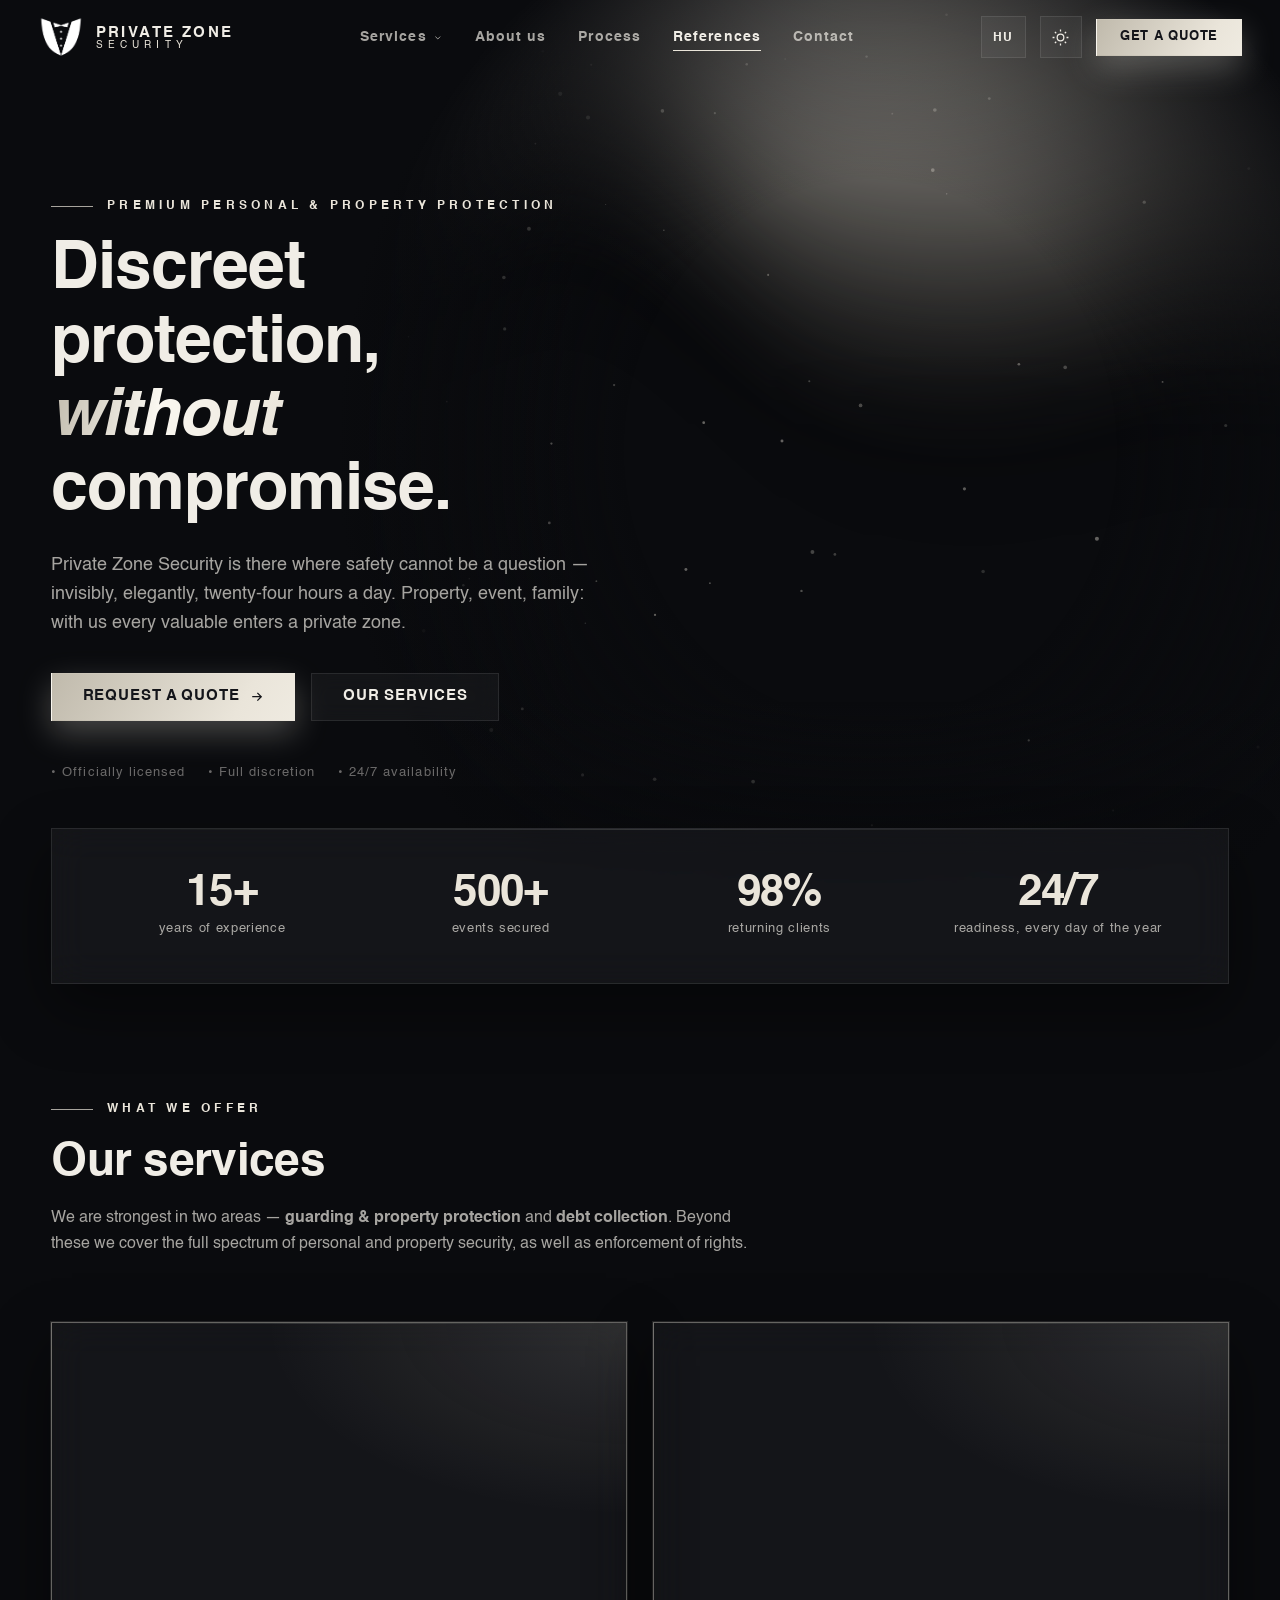
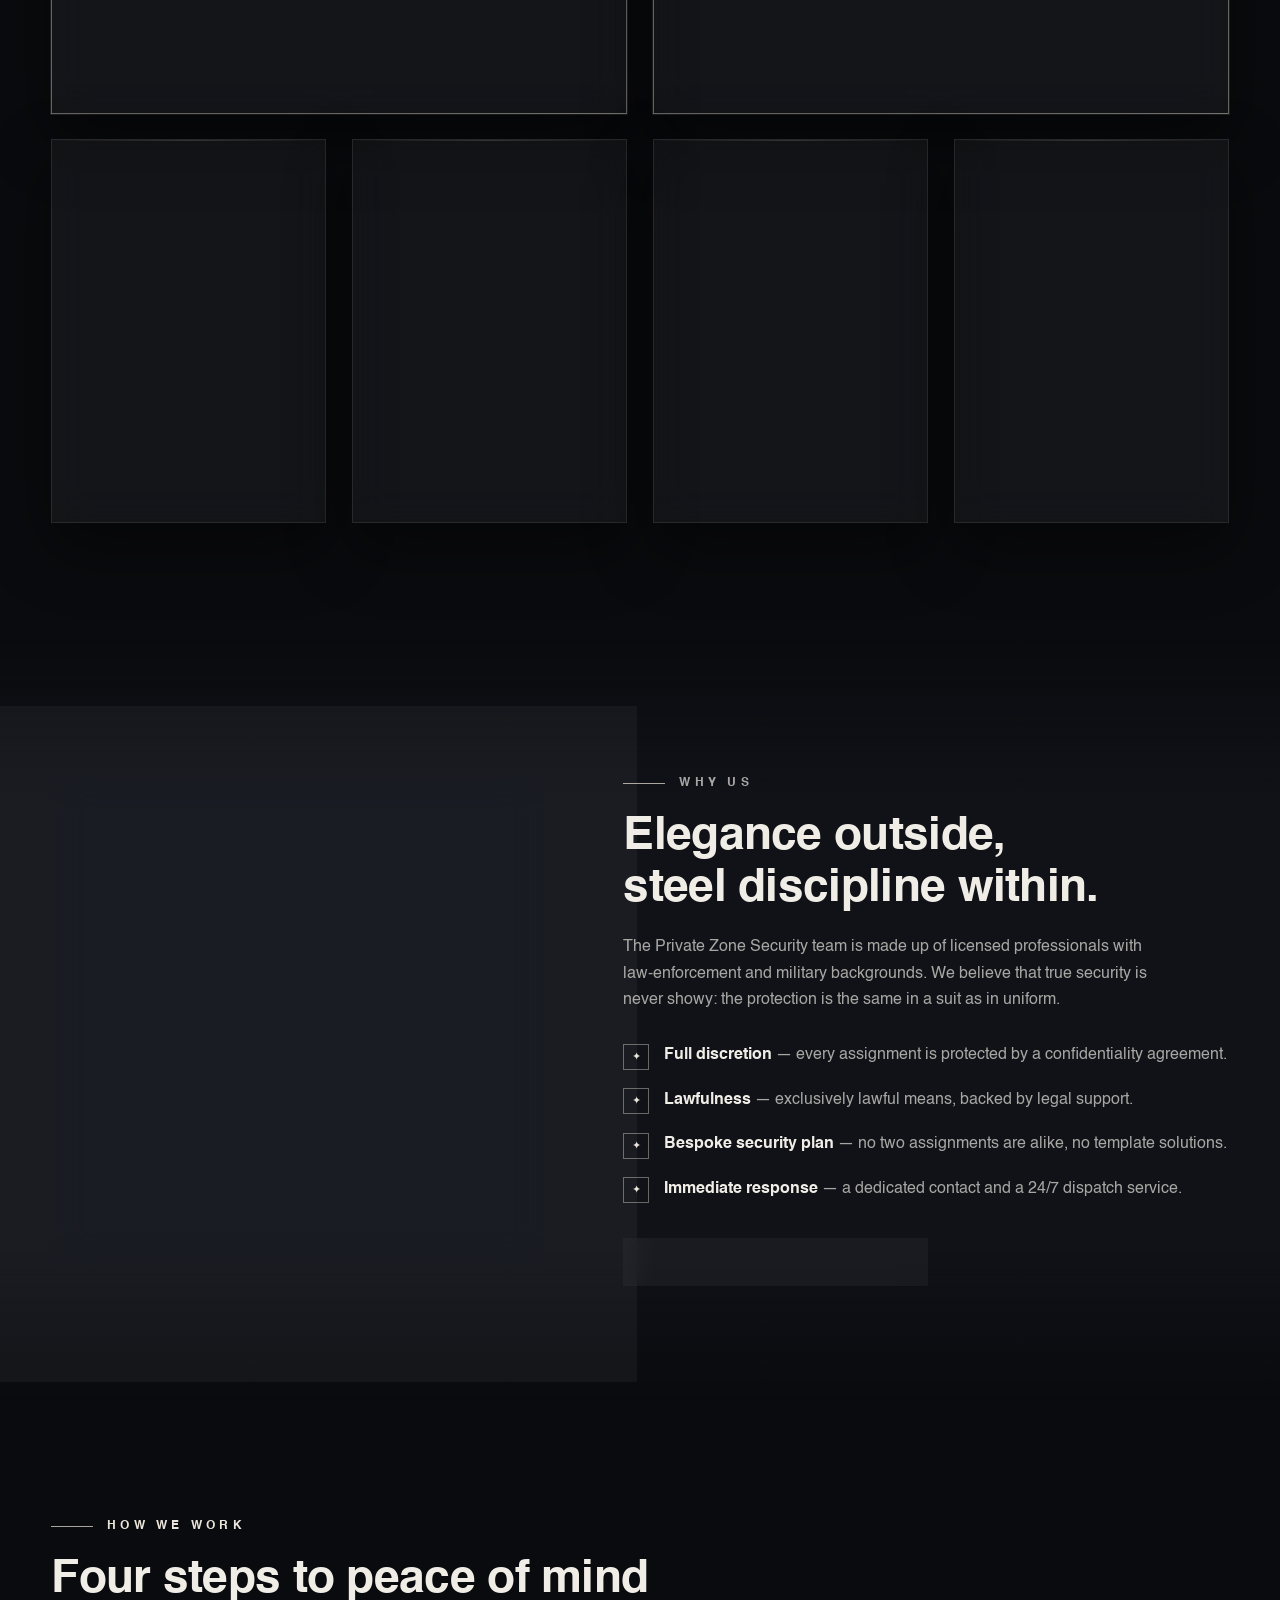
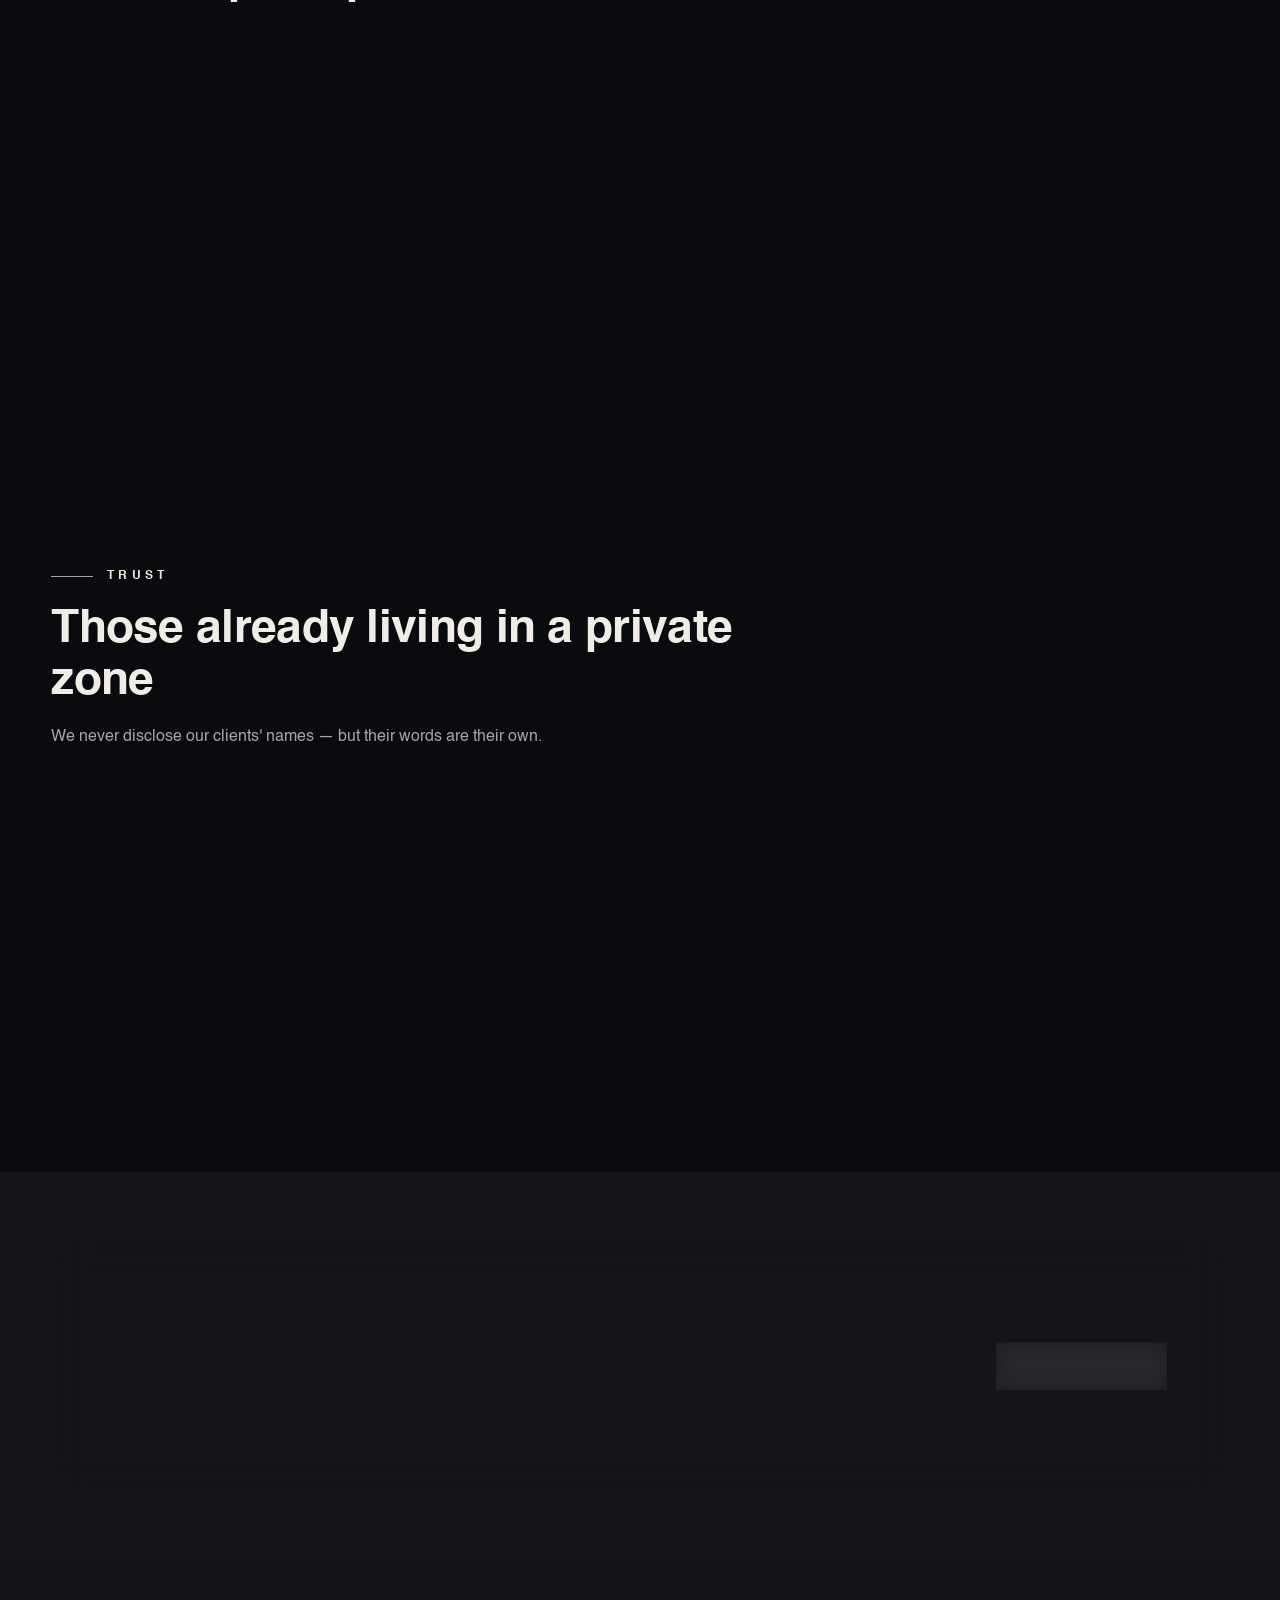
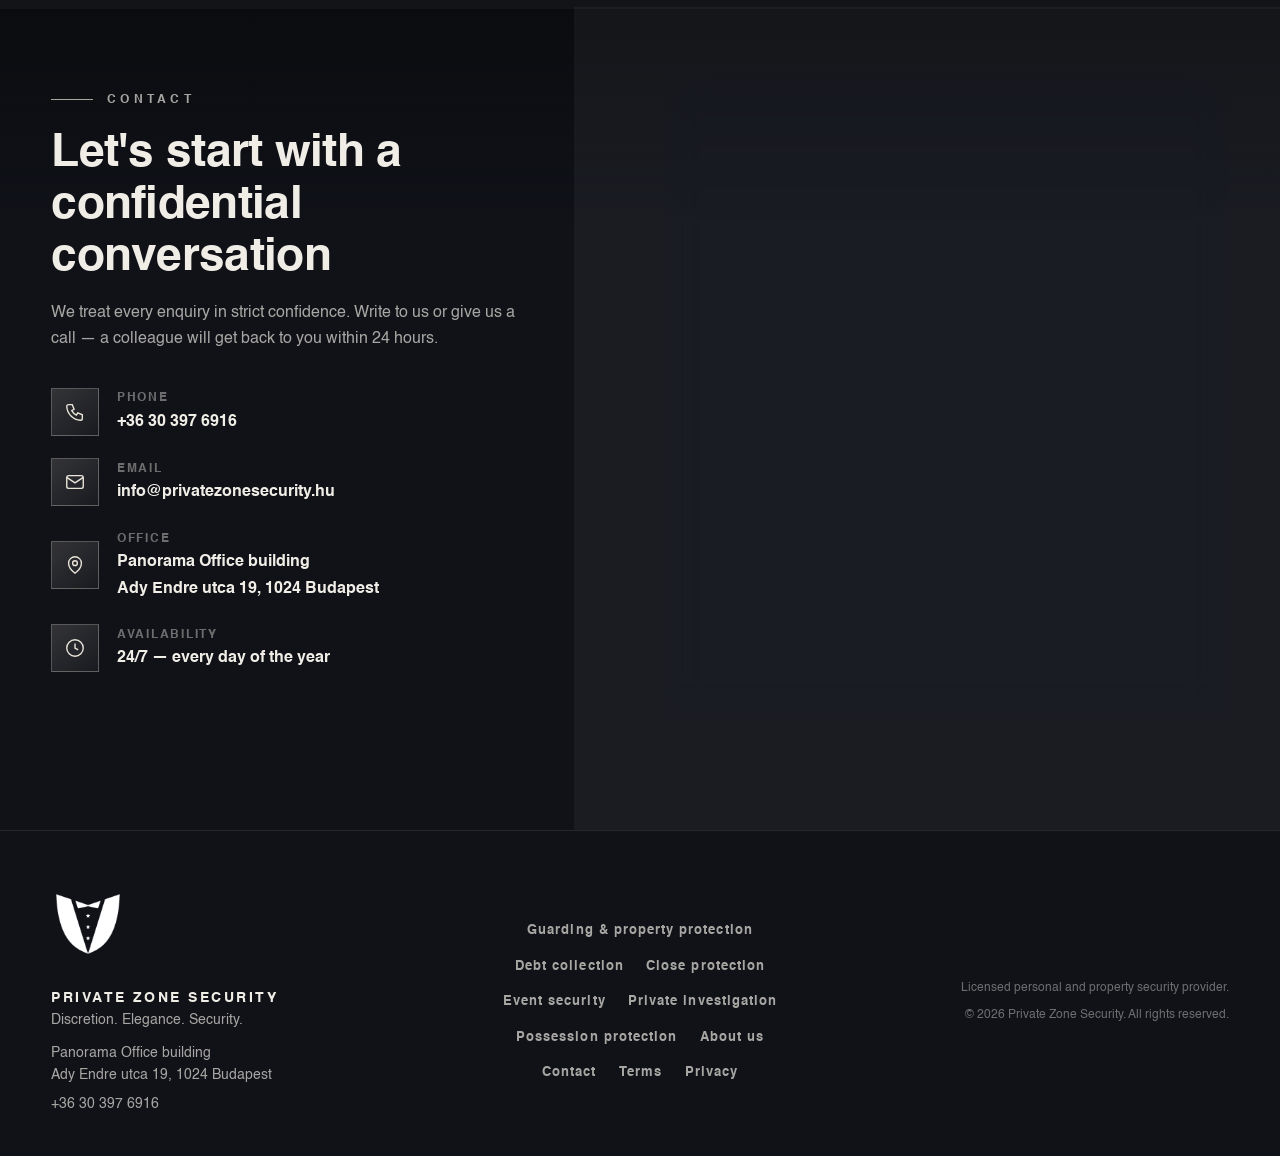
==== commit 473d91f4: "Kétnyelvűség (HU/EN) i18n motorral + geo/böngésző-nyelvfelismerés - js/i18n.js kulcs alapú motor, au" ====
--- a/index.html
+++ b/index.html
@@ -3,6 +3,7 @@
 <head>
   <meta charset="UTF-8">
   <meta name="viewport" content="width=device-width, initial-scale=1.0">
+  <script>document.documentElement.setAttribute('data-lang',(function(){try{var s=localStorage.getItem('pzs-lang');if(s==='hu'||s==='en')return s;var l=navigator.languages||[navigator.language||''];return [].some.call(l,function(x){return /^hu/i.test(x)})?'hu':'en'}catch(e){return 'hu'}})());</script>
   <title>Private Zone Security — Prémium személy- és vagyonvédelem</title>
   <meta name="description" content="Private Zone Security — diszkrét, elegáns és professzionális biztonsági szolgáltatások: őrzés-védelem, személyvédelem, rendezvénybiztosítás, követeléskezelés, magánnyomozás, birtokvédelem. 24/7 rendelkezésre állás.">
   <link rel="icon" type="image/png" sizes="32x32" href="assets/favicon-32.png">
@@ -10,7 +11,7 @@
   <link rel="apple-touch-icon" href="assets/favicon.png">
   <link rel="stylesheet" href="css/style.css">
 </head>
-<body>
+<body data-title-key="title.index">
 
   <!-- ═══════════ PRELOADER ═══════════ -->
   <div class="preloader" id="preloader" aria-hidden="true">
@@ -38,32 +39,33 @@
       <nav class="nav-links" id="navLinks" aria-label="Fő navigáció">
         <div class="has-dropdown">
           <button class="dropdown-toggle" aria-haspopup="true" aria-expanded="false">
-            Szolgáltatások
+            <span data-i18n="nav.services">Szolgáltatások</span>
             <svg class="caret" viewBox="0 0 24 24" aria-hidden="true"><path d="M6 9l6 6 6-6"/></svg>
           </button>
           <div class="dropdown">
             <div class="dropdown-inner">
-              <a href="orzes-vedelem.html">Őrzés-védelem</a>
-              <a href="koveteleskezeles.html">Követeléskezelés</a>
-              <a href="szemelyvedelem.html">Személyvédelem</a>
-              <a href="rendezvenybiztositas.html">Rendezvénybiztosítás</a>
-              <a href="magannyomozas.html">Magánnyomozás</a>
-              <a href="birtokvedelem.html">Birtokvédelem</a>
-            </div>
-          </div>
-        </div>
-        <a href="rolunk.html">Rólunk</a>
-        <a href="#folyamat">Folyamat</a>
-        <a href="#referenciak">Referenciák</a>
-        <a href="kapcsolat.html">Kapcsolat</a>
+              <a href="orzes-vedelem.html" data-i18n="svc.orzes">Őrzés-védelem</a>
+              <a href="koveteleskezeles.html" data-i18n="svc.koveteles">Követeléskezelés</a>
+              <a href="szemelyvedelem.html" data-i18n="svc.szemely">Személyvédelem</a>
+              <a href="rendezvenybiztositas.html" data-i18n="svc.rendezveny">Rendezvénybiztosítás</a>
+              <a href="magannyomozas.html" data-i18n="svc.magannyomozas">Magánnyomozás</a>
+              <a href="birtokvedelem.html" data-i18n="svc.birtok">Birtokvédelem</a>
+            </div>
+          </div>
+        </div>
+        <a href="rolunk.html" data-i18n="nav.about">Rólunk</a>
+        <a href="#folyamat" data-i18n="nav.process">Folyamat</a>
+        <a href="#referenciak" data-i18n="nav.references">Referenciák</a>
+        <a href="kapcsolat.html" data-i18n="nav.contact">Kapcsolat</a>
       </nav>
 
       <div class="nav-actions">
+        <button class="lang-toggle" data-lang-toggle aria-label="Language">EN</button>
         <button class="theme-toggle" id="themeToggle" aria-label="Világos / sötét mód váltása">
           <svg class="icon-moon" viewBox="0 0 24 24" fill="none" stroke="currentColor" stroke-width="1.6"><path d="M21 12.8A9 9 0 1 1 11.2 3 7 7 0 0 0 21 12.8Z"/></svg>
           <svg class="icon-sun" viewBox="0 0 24 24" fill="none" stroke="currentColor" stroke-width="1.6"><circle cx="12" cy="12" r="4.2"/><path d="M12 2v2.4M12 19.6V22M2 12h2.4M19.6 12H22M4.9 4.9l1.7 1.7M17.4 17.4l1.7 1.7M19.1 4.9l-1.7 1.7M6.6 17.4l-1.7 1.7"/></svg>
         </button>
-        <a href="#kapcsolat" class="btn btn-gold btn-nav">Ajánlatkérés</a>
+        <a href="#kapcsolat" class="btn btn-gold btn-nav" data-i18n="nav.cta">Ajánlatkérés</a>
         <button class="hamburger" id="hamburger" aria-label="Menü megnyitása" aria-expanded="false">
           <span></span><span></span><span></span>
         </button>
@@ -84,31 +86,30 @@
 
       <div class="hero-inner container">
         <div class="hero-copy">
-          <p class="overline reveal">Prémium személy- és vagyonvédelem</p>
-          <h1 class="reveal d1">
+          <p class="overline reveal" data-i18n="hero.overline">Prémium személy- és vagyonvédelem</p>
+          <h1 class="reveal d1" data-i18n-html="hero.h1">
             Diszkrét védelem,<br>
             <span class="gold-text">kompromisszumok</span> nélkül.
           </h1>
-          <p class="lead reveal d2">
+          <p class="lead reveal d2" data-i18n="hero.lead">
             A Private Zone Security ott van, ahol a biztonság nem lehet kérdés —
             láthatatlanul, elegánsan, a nap huszonnégy órájában. Vagyon, rendezvény,
             család: nálunk minden érték privát zónába kerül.
           </p>
           <div class="hero-cta reveal d3">
-            <a href="#kapcsolat" class="btn btn-gold">Kérjen ajánlatot
+            <a href="#kapcsolat" class="btn btn-gold"><span data-i18n="hero.cta1">Kérjen ajánlatot</span>
               <svg viewBox="0 0 24 24" fill="none" stroke="currentColor" stroke-width="2"><path d="M5 12h14M13 6l6 6-6 6"/></svg>
             </a>
-            <a href="#szolgaltatasok" class="btn btn-ghost">Szolgáltatásaink</a>
+            <a href="#szolgaltatasok" class="btn btn-ghost" data-i18n="hero.cta2">Szolgáltatásaink</a>
           </div>
           <div class="hero-badges reveal d4">
-            <span>• Hatósági engedéllyel</span>
-            <span>• Teljes diszkréció</span>
-            <span>• 24/7 rendelkezésre állás</span>
+            <span data-i18n="hero.badge1">• Hatósági engedéllyel</span>
+            <span data-i18n="hero.badge2">• Teljes diszkréció</span>
+            <span data-i18n="hero.badge3">• 24/7 rendelkezésre állás</span>
           </div>
         </div>
 
         <div class="hero-model reveal d2" aria-hidden="true">
-          <div class="hero-model-glow"></div>
           <model-viewer id="heroModel"
             src="assets/models/bodyguard.glb"
             alt="Öltönyös biztonsági őr 3D modell"
@@ -136,19 +137,19 @@
         <div class="glass stats-panel reveal">
           <div class="stat">
             <span class="stat-num" data-count="15" data-suffix="+">0</span>
-            <span class="stat-label">év tapasztalat</span>
+            <span class="stat-label" data-i18n="stats.years">év tapasztalat</span>
           </div>
           <div class="stat">
             <span class="stat-num" data-count="500" data-suffix="+">0</span>
-            <span class="stat-label">biztosított rendezvény</span>
+            <span class="stat-label" data-i18n="stats.events">biztosított rendezvény</span>
           </div>
           <div class="stat">
             <span class="stat-num" data-count="98" data-suffix="%">0</span>
-            <span class="stat-label">visszatérő ügyfél</span>
+            <span class="stat-label" data-i18n="stats.returning">visszatérő ügyfél</span>
           </div>
           <div class="stat">
             <span class="stat-num stat-static">24/7</span>
-            <span class="stat-label">készenlét, az év minden napján</span>
+            <span class="stat-label" data-i18n="stats.ready">készenlét, az év minden napján</span>
           </div>
         </div>
       </div>
@@ -158,9 +159,9 @@
     <section class="section services" id="szolgaltatasok">
       <div class="container">
         <header class="section-head reveal">
-          <p class="overline">Amit nyújtunk</p>
-          <h2>Szolgáltatásaink</h2>
-          <p class="section-sub">Két területen vagyunk a legerősebbek — az <strong>őrzés-védelemben</strong>
+          <p class="overline" data-i18n="services.overline">Amit nyújtunk</p>
+          <h2 data-i18n="services.title">Szolgáltatásaink</h2>
+          <p class="section-sub" data-i18n-html="services.sub">Két területen vagyunk a legerősebbek — az <strong>őrzés-védelemben</strong>
           és a <strong>követeléskezelésben</strong>. Emellett a személy- és vagyonvédelem, valamint
           a jogérvényesítés teljes spektrumát lefedjük.</p>
         </header>
@@ -168,27 +169,27 @@
         <!-- Kiemelt szolgáltatások -->
         <div class="featured-cards">
           <article class="glass card card-featured tilt reveal">
-            <span class="badge">Kiemelt szolgáltatás</span>
+            <span class="badge" data-i18n="badge.featured">Kiemelt szolgáltatás</span>
             <div class="card-icon">
               <svg viewBox="0 0 24 24" fill="none" stroke="currentColor" stroke-width="1.5"><path d="M12 2 4 5.5v5.2c0 5 3.4 9.2 8 10.8 4.6-1.6 8-5.8 8-10.8V5.5L12 2Z"/><path d="m8.8 12 2.2 2.2 4.4-4.6"/></svg>
             </div>
-            <h3>Őrzés-védelem</h3>
-            <p>Zászlóshajó szolgáltatásunk: élőerős objektum- és vagyonvédelem irodaházak,
+            <h3 data-i18n="svc.orzes">Őrzés-védelem</h3>
+            <p data-i18n="services.orzes.desc">Zászlóshajó szolgáltatásunk: élőerős objektum- és vagyonvédelem irodaházak,
             telephelyek és magánbirtokok részére. Portaszolgálat, járőrözés, recepciós biztonsági
             szolgálat — képzett, egyenruhás vagy civil ruhás állománnyal, az Ön igénye szerint.</p>
-            <a class="card-link" href="orzes-vedelem.html">Részletek <span>→</span></a>
+            <a class="card-link" href="orzes-vedelem.html"><span data-i18n="card.details">Részletek</span> <span>→</span></a>
           </article>
 
           <article class="glass card card-featured tilt reveal d1">
-            <span class="badge">Kiemelt szolgáltatás</span>
+            <span class="badge" data-i18n="badge.featured">Kiemelt szolgáltatás</span>
             <div class="card-icon">
               <svg viewBox="0 0 24 24" fill="none" stroke="currentColor" stroke-width="1.5"><path d="M14 3H6a1.5 1.5 0 0 0-1.5 1.5v15A1.5 1.5 0 0 0 6 21h12a1.5 1.5 0 0 0 1.5-1.5V8.5L14 3Z"/><path d="M14 3v5.5h5.5M8.5 13h7M8.5 16.5h4.5"/></svg>
             </div>
-            <h3>Követeléskezelés</h3>
-            <p>Kiemelt szakterületünk: lejárt tartozások diszkrét és jogszerű kezelése a fizetési
+            <h3 data-i18n="svc.koveteles">Követeléskezelés</h3>
+            <p data-i18n="services.koveteles.desc">Kiemelt szakterületünk: lejárt tartozások diszkrét és jogszerű kezelése a fizetési
             felszólítástól a peren kívüli megállapodáson át a jogi eljárás előkészítéséig — cégek
             és magánszemélyek részére, akár sikerdíjas konstrukcióban is.</p>
-            <a class="card-link" href="koveteleskezeles.html">Részletek <span>→</span></a>
+            <a class="card-link" href="koveteleskezeles.html"><span data-i18n="card.details">Részletek</span> <span>→</span></a>
           </article>
         </div>
 
@@ -198,40 +199,40 @@
             <div class="card-icon">
               <svg viewBox="0 0 24 24" fill="none" stroke="currentColor" stroke-width="1.5"><circle cx="12" cy="7.5" r="3.5"/><path d="M5 21c.6-4 3.4-6.5 7-6.5s6.4 2.5 7 6.5"/><path d="M17.5 3.5 19 5l2.5-2.5"/></svg>
             </div>
-            <h3>Személyvédelem</h3>
-            <p>VIP testőrszolgálat üzletembereknek, közszereplőknek és családoknak.
+            <h3 data-i18n="svc.szemely">Személyvédelem</h3>
+            <p data-i18n="services.szemely.desc">VIP testőrszolgálat üzletembereknek, közszereplőknek és családoknak.
             Előzetes útvonal-felderítés, kísérés, rezidenciavédelem — észrevétlen jelenléttel.</p>
-            <a class="card-link" href="szemelyvedelem.html">Részletek <span>→</span></a>
+            <a class="card-link" href="szemelyvedelem.html"><span data-i18n="card.details">Részletek</span> <span>→</span></a>
           </article>
 
           <article class="glass card tilt reveal d1">
             <div class="card-icon">
               <svg viewBox="0 0 24 24" fill="none" stroke="currentColor" stroke-width="1.5"><rect x="3" y="5" width="18" height="16" rx="2"/><path d="M3 9.5h18M8 3v4M16 3v4M8.5 14.5h2.5M13 14.5h2.5M8.5 17.5h2.5"/></svg>
             </div>
-            <h3>Rendezvénybiztosítás</h3>
-            <p>Gálák, esküvők, konferenciák és zártkörű események teljes körű biztosítása.
+            <h3 data-i18n="svc.rendezveny">Rendezvénybiztosítás</h3>
+            <p data-i18n="services.rendezveny.desc">Gálák, esküvők, konferenciák és zártkörű események teljes körű biztosítása.
             Beléptetés, tömegirányítás, VIP-vendégek kísérése — elegáns megjelenéssel.</p>
-            <a class="card-link" href="rendezvenybiztositas.html">Részletek <span>→</span></a>
+            <a class="card-link" href="rendezvenybiztositas.html"><span data-i18n="card.details">Részletek</span> <span>→</span></a>
           </article>
 
           <article class="glass card tilt reveal d2">
             <div class="card-icon">
               <svg viewBox="0 0 24 24" fill="none" stroke="currentColor" stroke-width="1.5"><circle cx="10.5" cy="10.5" r="6.5"/><path d="m15.5 15.5 5 5"/><path d="M8 10.5h5M10.5 8v5"/></svg>
             </div>
-            <h3>Magánnyomozás</h3>
-            <p>Információ- és bizonyítékgyűjtés kizárólag törvényes eszközökkel:
+            <h3 data-i18n="svc.magannyomozas">Magánnyomozás</h3>
+            <p data-i18n="services.magannyomozas.desc">Információ- és bizonyítékgyűjtés kizárólag törvényes eszközökkel:
             háttérellenőrzés, megfigyelés, céges visszaélések feltárása, eltűnt személyek felkutatása.</p>
-            <a class="card-link" href="magannyomozas.html">Részletek <span>→</span></a>
+            <a class="card-link" href="magannyomozas.html"><span data-i18n="card.details">Részletek</span> <span>→</span></a>
           </article>
 
           <article class="glass card tilt reveal d3">
             <div class="card-icon">
               <svg viewBox="0 0 24 24" fill="none" stroke="currentColor" stroke-width="1.5"><path d="m3 11 9-7 9 7"/><path d="M5.5 9.5V20h13V9.5"/><path d="M10 20v-5.5h4V20"/></svg>
             </div>
-            <h3>Birtokvédelem</h3>
-            <p>Jogellenes birtoklás és önkényes lakásfoglalás megszüntetése jogi képviselettel,
+            <h3 data-i18n="svc.birtok">Birtokvédelem</h3>
+            <p data-i18n="services.birtok.desc">Jogellenes birtoklás és önkényes lakásfoglalás megszüntetése jogi képviselettel,
             higgadtan és határozottan — az ingatlan átadás-átvételének teljes lebonyolításával.</p>
-            <a class="card-link" href="birtokvedelem.html">Részletek <span>→</span></a>
+            <a class="card-link" href="birtokvedelem.html"><span data-i18n="card.details">Részletek</span> <span>→</span></a>
           </article>
         </div>
       </div>
@@ -251,20 +252,20 @@
         </div>
 
         <div class="about-copy">
-          <p class="overline reveal">Miért mi</p>
-          <h2 class="reveal d1">Elegancia kívül,<br>acél fegyelem belül.</h2>
-          <p class="reveal d2">A Private Zone Security csapatát rendvédelmi és katonai múlttal
+          <p class="overline reveal" data-i18n="about.overline">Miért mi</p>
+          <h2 class="reveal d1" data-i18n-html="about.h2">Elegancia kívül,<br>acél fegyelem belül.</h2>
+          <p class="reveal d2" data-i18n="about.p">A Private Zone Security csapatát rendvédelmi és katonai múlttal
           rendelkező, hatósági engedéllyel bíró szakemberek alkotják. Hisszük, hogy a valódi
           biztonság nem hivalkodó: öltönyben is ugyanaz a védelem, mint egyenruhában.</p>
 
           <ul class="checklist reveal d3">
-            <li><span class="check">✦</span><div><strong>Teljes diszkréció</strong> — minden megbízást titoktartási megállapodás véd.</div></li>
-            <li><span class="check">✦</span><div><strong>Jogszerűség</strong> — kizárólag törvényes eszközök, jogi háttérrel támogatva.</div></li>
-            <li><span class="check">✦</span><div><strong>Egyedi biztonsági terv</strong> — nincs két egyforma megbízás, nincs sablonmegoldás.</div></li>
-            <li><span class="check">✦</span><div><strong>Azonnali reagálás</strong> — dedikált kapcsolattartó és 24/7 diszpécserszolgálat.</div></li>
+            <li><span class="check">✦</span><div data-i18n-html="about.li1"><strong>Teljes diszkréció</strong> — minden megbízást titoktartási megállapodás véd.</div></li>
+            <li><span class="check">✦</span><div data-i18n-html="about.li2"><strong>Jogszerűség</strong> — kizárólag törvényes eszközök, jogi háttérrel támogatva.</div></li>
+            <li><span class="check">✦</span><div data-i18n-html="about.li3"><strong>Egyedi biztonsági terv</strong> — nincs két egyforma megbízás, nincs sablonmegoldás.</div></li>
+            <li><span class="check">✦</span><div data-i18n-html="about.li4"><strong>Azonnali reagálás</strong> — dedikált kapcsolattartó és 24/7 diszpécserszolgálat.</div></li>
           </ul>
 
-          <a href="#kapcsolat" class="btn btn-ghost reveal d4">Beszéljünk bizalmasan</a>
+          <a href="#kapcsolat" class="btn btn-ghost reveal d4" data-i18n="about.btn">Beszéljünk bizalmasan</a>
         </div>
       </div>
     </section>
@@ -273,30 +274,30 @@
     <section class="section process" id="folyamat">
       <div class="container">
         <header class="section-head reveal">
-          <p class="overline">Hogyan dolgozunk</p>
-          <h2>Négy lépés a nyugalomig</h2>
+          <p class="overline" data-i18n="process.overline">Hogyan dolgozunk</p>
+          <h2 data-i18n="process.title">Négy lépés a nyugalomig</h2>
         </header>
 
         <div class="steps">
           <div class="glass step reveal">
             <span class="step-num">01</span>
-            <h3>Bizalmas egyeztetés</h3>
-            <p>Személyes vagy online konzultáció, ahol megismerjük az Ön helyzetét — természetesen titoktartás mellett.</p>
+            <h3 data-i18n="process.s1.t">Bizalmas egyeztetés</h3>
+            <p data-i18n="process.s1.d">Személyes vagy online konzultáció, ahol megismerjük az Ön helyzetét — természetesen titoktartás mellett.</p>
           </div>
           <div class="glass step reveal d1">
             <span class="step-num">02</span>
-            <h3>Kockázatelemzés</h3>
-            <p>Helyszíni felmérés és fenyegetettség-értékelés: feltárjuk a sebezhető pontokat, mielőtt más tenné.</p>
+            <h3 data-i18n="process.s2.t">Kockázatelemzés</h3>
+            <p data-i18n="process.s2.d">Helyszíni felmérés és fenyegetettség-értékelés: feltárjuk a sebezhető pontokat, mielőtt más tenné.</p>
           </div>
           <div class="glass step reveal d2">
             <span class="step-num">03</span>
-            <h3>Egyedi védelmi terv</h3>
-            <p>Testreszabott javaslat átlátható díjazással — Ön pontosan tudja, mit, miért és hogyan teszünk.</p>
+            <h3 data-i18n="process.s3.t">Egyedi védelmi terv</h3>
+            <p data-i18n="process.s3.d">Testreszabott javaslat átlátható díjazással — Ön pontosan tudja, mit, miért és hogyan teszünk.</p>
           </div>
           <div class="glass step reveal d3">
             <span class="step-num">04</span>
-            <h3>Végrehajtás és jelenlét</h3>
-            <p>Diszkrét kivitelezés, folyamatos kapcsolattartás és utókövetés. A nyugalma nálunk állandó szolgáltatás.</p>
+            <h3 data-i18n="process.s4.t">Végrehajtás és jelenlét</h3>
+            <p data-i18n="process.s4.d">Diszkrét kivitelezés, folyamatos kapcsolattartás és utókövetés. A nyugalma nálunk állandó szolgáltatás.</p>
           </div>
         </div>
       </div>
@@ -306,26 +307,26 @@
     <section class="section refs" id="referenciak">
       <div class="container">
         <header class="section-head reveal">
-          <p class="overline">Bizalom</p>
-          <h2>Akik már privát zónában élnek</h2>
-          <p class="section-sub">Ügyfeleink nevét soha nem adjuk ki — a szavaikat ők adták.</p>
+          <p class="overline" data-i18n="refs.overline">Bizalom</p>
+          <h2 data-i18n="refs.title">Akik már privát zónában élnek</h2>
+          <p class="section-sub" data-i18n="refs.sub">Ügyfeleink nevét soha nem adjuk ki — a szavaikat ők adták.</p>
         </header>
 
         <div class="quotes">
           <blockquote class="glass quote reveal">
-            <p>„Három éve biztosítják a rendezvényeinket. A vendégeink csak annyit érzékelnek,
+            <p data-i18n="refs.q1">„Három éve biztosítják a rendezvényeinket. A vendégeink csak annyit érzékelnek,
             hogy minden zökkenőmentes — pontosan ez a cél.”</p>
-            <footer>— Rendezvényszervező iroda, Budapest</footer>
+            <footer data-i18n="refs.q1.f">— Rendezvényszervező iroda, Budapest</footer>
           </blockquote>
           <blockquote class="glass quote reveal d1">
-            <p>„A követeléskezelésben azt kaptam, amit ígértek: eredményt, botrány nélkül.
+            <p data-i18n="refs.q2">„A követeléskezelésben azt kaptam, amit ígértek: eredményt, botrány nélkül.
             Végig jogszerűen, végig elegánsan.”</p>
-            <footer>— Ügyvédi iroda, partneri megbízás</footer>
+            <footer data-i18n="refs.q2.f">— Ügyvédi iroda, partneri megbízás</footer>
           </blockquote>
           <blockquote class="glass quote reveal d2">
-            <p>„A családom védelmét bíztam rájuk. Észre sem vesszük, hogy ott vannak —
+            <p data-i18n="refs.q3">„A családom védelmét bíztam rájuk. Észre sem vesszük, hogy ott vannak —
             de tudjuk, hogy mindig ott vannak.”</p>
-            <footer>— Magánszemély, kiemelt védelem</footer>
+            <footer data-i18n="refs.q3.f">— Magánszemély, kiemelt védelem</footer>
           </blockquote>
         </div>
       </div>
@@ -336,12 +337,12 @@
       <div class="container">
         <div class="glass cta-panel reveal">
           <div>
-            <h2>Az Ön privát zónája<br><span class="gold-text">egy hívásra van.</span></h2>
-            <p>Bizalmas konzultáció, 24 órán belüli visszajelzés.</p>
+            <h2 data-i18n-html="cta.h">Az Ön privát zónája<br><span class="gold-text">egy hívásra van.</span></h2>
+            <p data-i18n="cta.sub">Bizalmas konzultáció, 24 órán belüli visszajelzés.</p>
           </div>
           <div class="cta-actions">
             <a href="tel:+36303976916" class="btn btn-gold">+36 30 397 6916</a>
-            <a href="#kapcsolat" class="btn btn-ghost">Írjon nekünk</a>
+            <a href="#kapcsolat" class="btn btn-ghost" data-i18n="cta.write">Írjon nekünk</a>
           </div>
         </div>
       </div>
@@ -351,27 +352,27 @@
     <section class="section contact" id="kapcsolat">
       <div class="container contact-grid">
         <div class="contact-info">
-          <p class="overline reveal">Kapcsolat</p>
-          <h2 class="reveal d1">Kezdjük egy bizalmas beszélgetéssel</h2>
-          <p class="reveal d2">Minden megkeresést szigorúan bizalmasan kezelünk.
+          <p class="overline reveal" data-i18n="contact.overline">Kapcsolat</p>
+          <h2 class="reveal d1" data-i18n="contact.h2">Kezdjük egy bizalmas beszélgetéssel</h2>
+          <p class="reveal d2" data-i18n="contact.p">Minden megkeresést szigorúan bizalmasan kezelünk.
           Írjon nekünk, vagy hívjon minket — munkatársunk 24 órán belül jelentkezik.</p>
 
           <ul class="contact-list reveal d3">
             <li>
               <span class="ci"><svg viewBox="0 0 24 24" fill="none" stroke="currentColor" stroke-width="1.5"><path d="M5 4h4l2 5-2.5 1.5a12 12 0 0 0 5 5L15 13l5 2v4a2 2 0 0 1-2 2A16 16 0 0 1 3 6a2 2 0 0 1 2-2Z"/></svg></span>
-              <div><strong>Telefon</strong><a href="tel:+36303976916">+36 30 397 6916</a></div>
+              <div><strong data-i18n="contact.phone">Telefon</strong><a href="tel:+36303976916">+36 30 397 6916</a></div>
             </li>
             <li>
               <span class="ci"><svg viewBox="0 0 24 24" fill="none" stroke="currentColor" stroke-width="1.5"><rect x="3" y="5" width="18" height="14" rx="2"/><path d="m3 7 9 6 9-6"/></svg></span>
-              <div><strong>E-mail</strong><a href="mailto:info@privatezonesecurity.hu">info@privatezonesecurity.hu</a></div>
+              <div><strong data-i18n="contact.email">E-mail</strong><a href="mailto:info@privatezonesecurity.hu">info@privatezonesecurity.hu</a></div>
             </li>
             <li>
               <span class="ci"><svg viewBox="0 0 24 24" fill="none" stroke="currentColor" stroke-width="1.5"><path d="M12 21s7-5.5 7-11a7 7 0 1 0-14 0c0 5.5 7 11 7 11Z"/><circle cx="12" cy="10" r="2.6"/></svg></span>
-              <div><strong>Iroda</strong><span>Panorama Office irodaház<br>1024 Budapest, Ady Endre utca 19</span></div>
+              <div><strong data-i18n="contact.office">Iroda</strong><span data-i18n-html="contact.office_addr">Panorama Office irodaház<br>1024 Budapest, Ady Endre utca 19</span></div>
             </li>
             <li>
               <span class="ci"><svg viewBox="0 0 24 24" fill="none" stroke="currentColor" stroke-width="1.5"><circle cx="12" cy="12" r="9"/><path d="M12 7v5l3.5 2"/></svg></span>
-              <div><strong>Elérhetőség</strong><span>24/7 — az év minden napján</span></div>
+              <div><strong data-i18n="contact.avail_label">Elérhetőség</strong><span data-i18n="contact.avail">24/7 — az év minden napján</span></div>
             </li>
           </ul>
         </div>
@@ -379,37 +380,37 @@
         <form class="glass contact-form reveal d2" id="contactForm" novalidate>
           <div class="form-row">
             <div class="field">
-              <label for="fName">Név *</label>
-              <input id="fName" name="name" type="text" required autocomplete="name" placeholder="Az Ön neve">
+              <label for="fName" data-i18n="form.name">Név *</label>
+              <input id="fName" name="name" type="text" required autocomplete="name" placeholder="Az Ön neve" data-i18n="form.name_ph" data-i18n-attr="placeholder">
             </div>
             <div class="field">
-              <label for="fPhone">Telefon</label>
+              <label for="fPhone" data-i18n="form.phone">Telefon</label>
               <input id="fPhone" name="phone" type="tel" autocomplete="tel" placeholder="+36 …">
             </div>
           </div>
           <div class="field">
-            <label for="fEmail">E-mail *</label>
-            <input id="fEmail" name="email" type="email" required autocomplete="email" placeholder="pelda@email.hu">
+            <label for="fEmail" data-i18n="form.email">E-mail *</label>
+            <input id="fEmail" name="email" type="email" required autocomplete="email" placeholder="pelda@email.hu" data-i18n="form.email_ph" data-i18n-attr="placeholder">
           </div>
           <div class="field">
-            <label for="fService">Szolgáltatás</label>
+            <label for="fService" data-i18n="form.service">Szolgáltatás</label>
             <select id="fService" name="service">
-              <option value="">Válasszon…</option>
-              <option>Őrzés-védelem</option>
-              <option>Személyvédelem</option>
-              <option>Rendezvénybiztosítás</option>
-              <option>Követeléskezelés</option>
-              <option>Magánnyomozás</option>
-              <option>Birtokvédelem</option>
-              <option>Egyéb / összetett megbízás</option>
+              <option value="" data-i18n="form.choose">Válasszon…</option>
+              <option data-i18n="svc.orzes">Őrzés-védelem</option>
+              <option data-i18n="svc.szemely">Személyvédelem</option>
+              <option data-i18n="svc.rendezveny">Rendezvénybiztosítás</option>
+              <option data-i18n="svc.koveteles">Követeléskezelés</option>
+              <option data-i18n="svc.magannyomozas">Magánnyomozás</option>
+              <option data-i18n="svc.birtok">Birtokvédelem</option>
+              <option data-i18n="form.other">Egyéb / összetett megbízás</option>
             </select>
           </div>
           <div class="field">
-            <label for="fMsg">Üzenet *</label>
-            <textarea id="fMsg" name="message" rows="4" required placeholder="Írja le röviden, miben segíthetünk…"></textarea>
-          </div>
-          <p class="form-note">Üzenetét bizalmasan kezeljük, harmadik félnek nem adjuk ki.</p>
-          <button type="submit" class="btn btn-gold btn-block">Bizalmas üzenet küldése</button>
+            <label for="fMsg" data-i18n="form.message">Üzenet *</label>
+            <textarea id="fMsg" name="message" rows="4" required placeholder="Írja le röviden, miben segíthetünk…" data-i18n="form.message_ph" data-i18n-attr="placeholder"></textarea>
+          </div>
+          <p class="form-note" data-i18n="form.note">Üzenetét bizalmasan kezeljük, harmadik félnek nem adjuk ki.</p>
+          <button type="submit" class="btn btn-gold btn-block" data-i18n="form.submit">Bizalmas üzenet küldése</button>
           <p class="form-status" id="formStatus" role="status"></p>
         </form>
       </div>
@@ -422,29 +423,31 @@
       <div class="footer-brand">
         <img src="assets/logo-light.png" alt="Private Zone Security logó" class="footer-logo logo-on-dark">
         <img src="assets/logo-dark.png" alt="Private Zone Security logó" class="footer-logo logo-on-light">
-        <p><strong>PRIVATE ZONE SECURITY</strong><br>Diszkréció. Elegancia. Biztonság.</p>
-        <p style="margin-top:.6rem">Panorama Office irodaház<br>1024 Budapest, Ady Endre utca 19</p>
+        <p><strong>PRIVATE ZONE SECURITY</strong><br><span data-i18n="footer.tagline">Diszkréció. Elegancia. Biztonság.</span></p>
+        <p style="margin-top:.6rem"><span data-i18n="footer.addr1">Panorama Office irodaház</span><br><span data-i18n="footer.addr2">1024 Budapest, Ady Endre utca 19</span></p>
         <p style="margin-top:.4rem"><a href="tel:+36303976916" style="color:inherit;text-decoration:none">+36 30 397 6916</a></p>
       </div>
       <nav class="footer-nav" aria-label="Lábléc navigáció">
-        <a href="orzes-vedelem.html">Őrzés-védelem</a>
-        <a href="koveteleskezeles.html">Követeléskezelés</a>
-        <a href="szemelyvedelem.html">Személyvédelem</a>
-        <a href="rendezvenybiztositas.html">Rendezvénybiztosítás</a>
-        <a href="magannyomozas.html">Magánnyomozás</a>
-        <a href="birtokvedelem.html">Birtokvédelem</a>
-        <a href="rolunk.html">Rólunk</a>
-        <a href="kapcsolat.html">Kapcsolat</a>
-        <a href="aszf.html">ÁSZF</a>
-        <a href="adatvedelem.html">Adatvédelem</a>
+        <a href="orzes-vedelem.html" data-i18n="svc.orzes">Őrzés-védelem</a>
+        <a href="koveteleskezeles.html" data-i18n="svc.koveteles">Követeléskezelés</a>
+        <a href="szemelyvedelem.html" data-i18n="svc.szemely">Személyvédelem</a>
+        <a href="rendezvenybiztositas.html" data-i18n="svc.rendezveny">Rendezvénybiztosítás</a>
+        <a href="magannyomozas.html" data-i18n="svc.magannyomozas">Magánnyomozás</a>
+        <a href="birtokvedelem.html" data-i18n="svc.birtok">Birtokvédelem</a>
+        <a href="rolunk.html" data-i18n="nav.about">Rólunk</a>
+        <a href="kapcsolat.html" data-i18n="nav.contact">Kapcsolat</a>
+        <a href="aszf.html" data-i18n="footer.aszf">ÁSZF</a>
+        <a href="adatvedelem.html" data-i18n="footer.privacy">Adatvédelem</a>
       </nav>
       <div class="footer-meta">
-        <p>Hatósági engedéllyel rendelkező személy- és vagyonvédelmi szolgáltató.</p>
-        <p>© <span id="year"></span> Private Zone Security. Minden jog fenntartva.</p>
+        <p data-i18n="footer.note">Hatósági engedéllyel rendelkező személy- és vagyonvédelmi szolgáltató.</p>
+        <p>© <span id="year"></span> Private Zone Security. <span data-i18n="footer.rights">Minden jog fenntartva.</span></p>
       </div>
     </div>
   </footer>
 
+  <script src="js/i18n-dict.js"></script>
+  <script src="js/i18n.js"></script>
   <script type="module" src="assets/js/model-viewer.min.js"></script>
   <script src="js/aurora.js"></script>
   <script src="js/hero3d.js"></script>
--- a/css/style.css
+++ b/css/style.css
@@ -130,6 +130,9 @@
   background: linear-gradient(100deg, var(--gold-deep), var(--gold-light) 45%, var(--gold));
   -webkit-background-clip: text; background-clip: text;
   -webkit-text-fill-color: transparent; color: transparent;
+  /* a dőlt glyph jobbra túlnyúlik — hely a levágás elkerülésére */
+  padding-right: .12em;
+  margin-right: -.06em;
 }
 
 .lead { font-size: 1.1rem; color: var(--ink-soft); max-width: 34rem; margin-top: 1.4rem; }
@@ -335,6 +338,16 @@
 [data-theme="dark"] .icon-moon { display: none; }
 [data-theme="light"] .icon-sun { display: none; }
 
+.lang-toggle {
+  height: 42px; min-width: 42px; padding: 0 .7rem; border-radius: 0;
+  display: grid; place-items: center;
+  background: var(--glass-bg); border: 1px solid var(--glass-border);
+  color: var(--ink); cursor: pointer;
+  font: 700 .78rem var(--font-body); letter-spacing: .1em;
+  transition: border-color .3s, color .3s;
+}
+.lang-toggle:hover { border-color: var(--gold); color: var(--gold); }
+
 .hamburger {
   display: none;
   flex-direction: column; gap: 5px;
@@ -411,26 +424,6 @@
   --progress-bar-height: 2px;
   position: relative; z-index: 2;
 }
-.hero-model-glow {
-  position: absolute; inset: auto 8% 4% 8%;
-  height: 34%;
-  background:
-    radial-gradient(ellipse 60% 42% at 50% 82%, rgba(var(--gold-rgb),.28), transparent 70%),
-    radial-gradient(ellipse 90% 60% at 50% 80%, rgba(var(--gold-rgb),.1), transparent 72%);
-  filter: blur(2px);
-  pointer-events: none;
-  z-index: 1;
-}
-.hero-model::after {
-  content: "";
-  position: absolute; left: 50%; bottom: 9%;
-  width: 56%; height: 0;
-  transform: translateX(-50%);
-  border-radius: 0;
-  box-shadow: 0 0 60px 18px rgba(var(--gold-rgb),.16);
-  pointer-events: none;
-}
-
 /* ── Stats ──────────────────────────────────────────────────── */
 .stats { margin-top: -4.5rem; position: relative; z-index: 3; }
 .stats-panel {
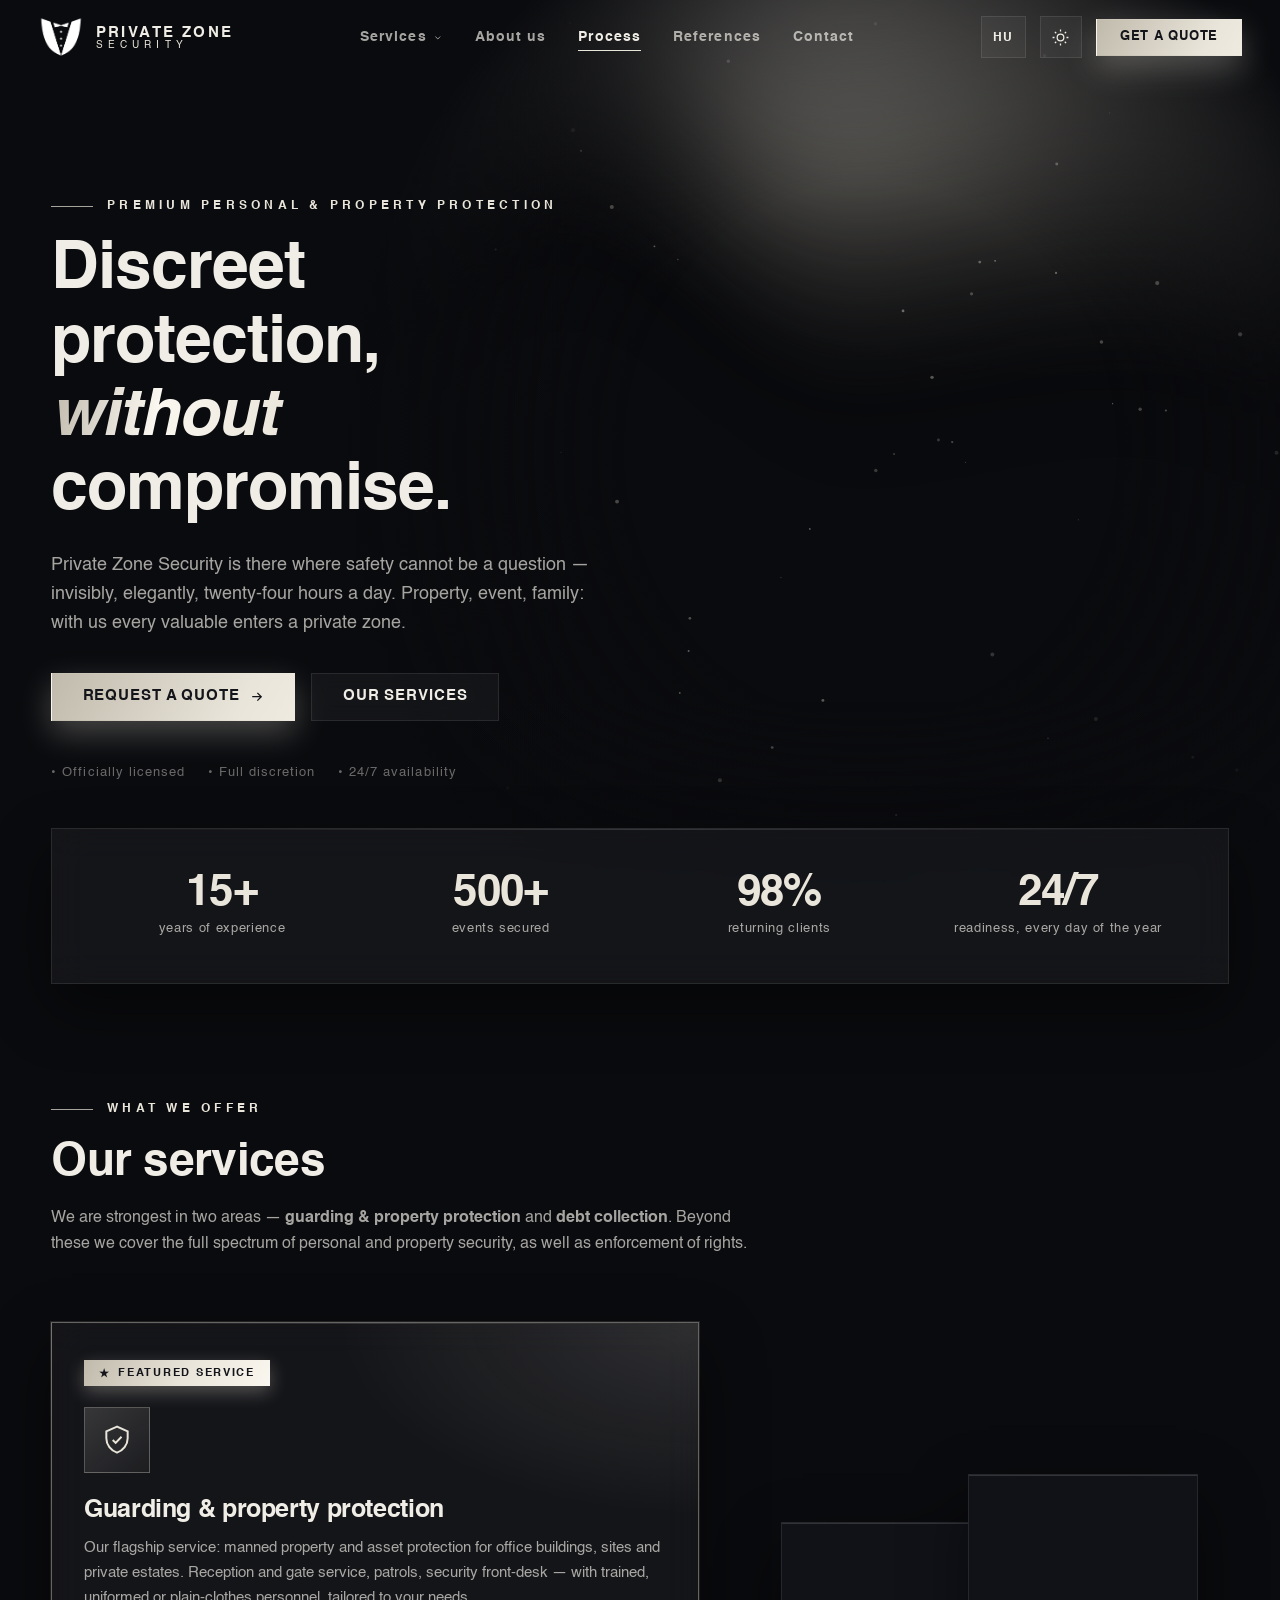
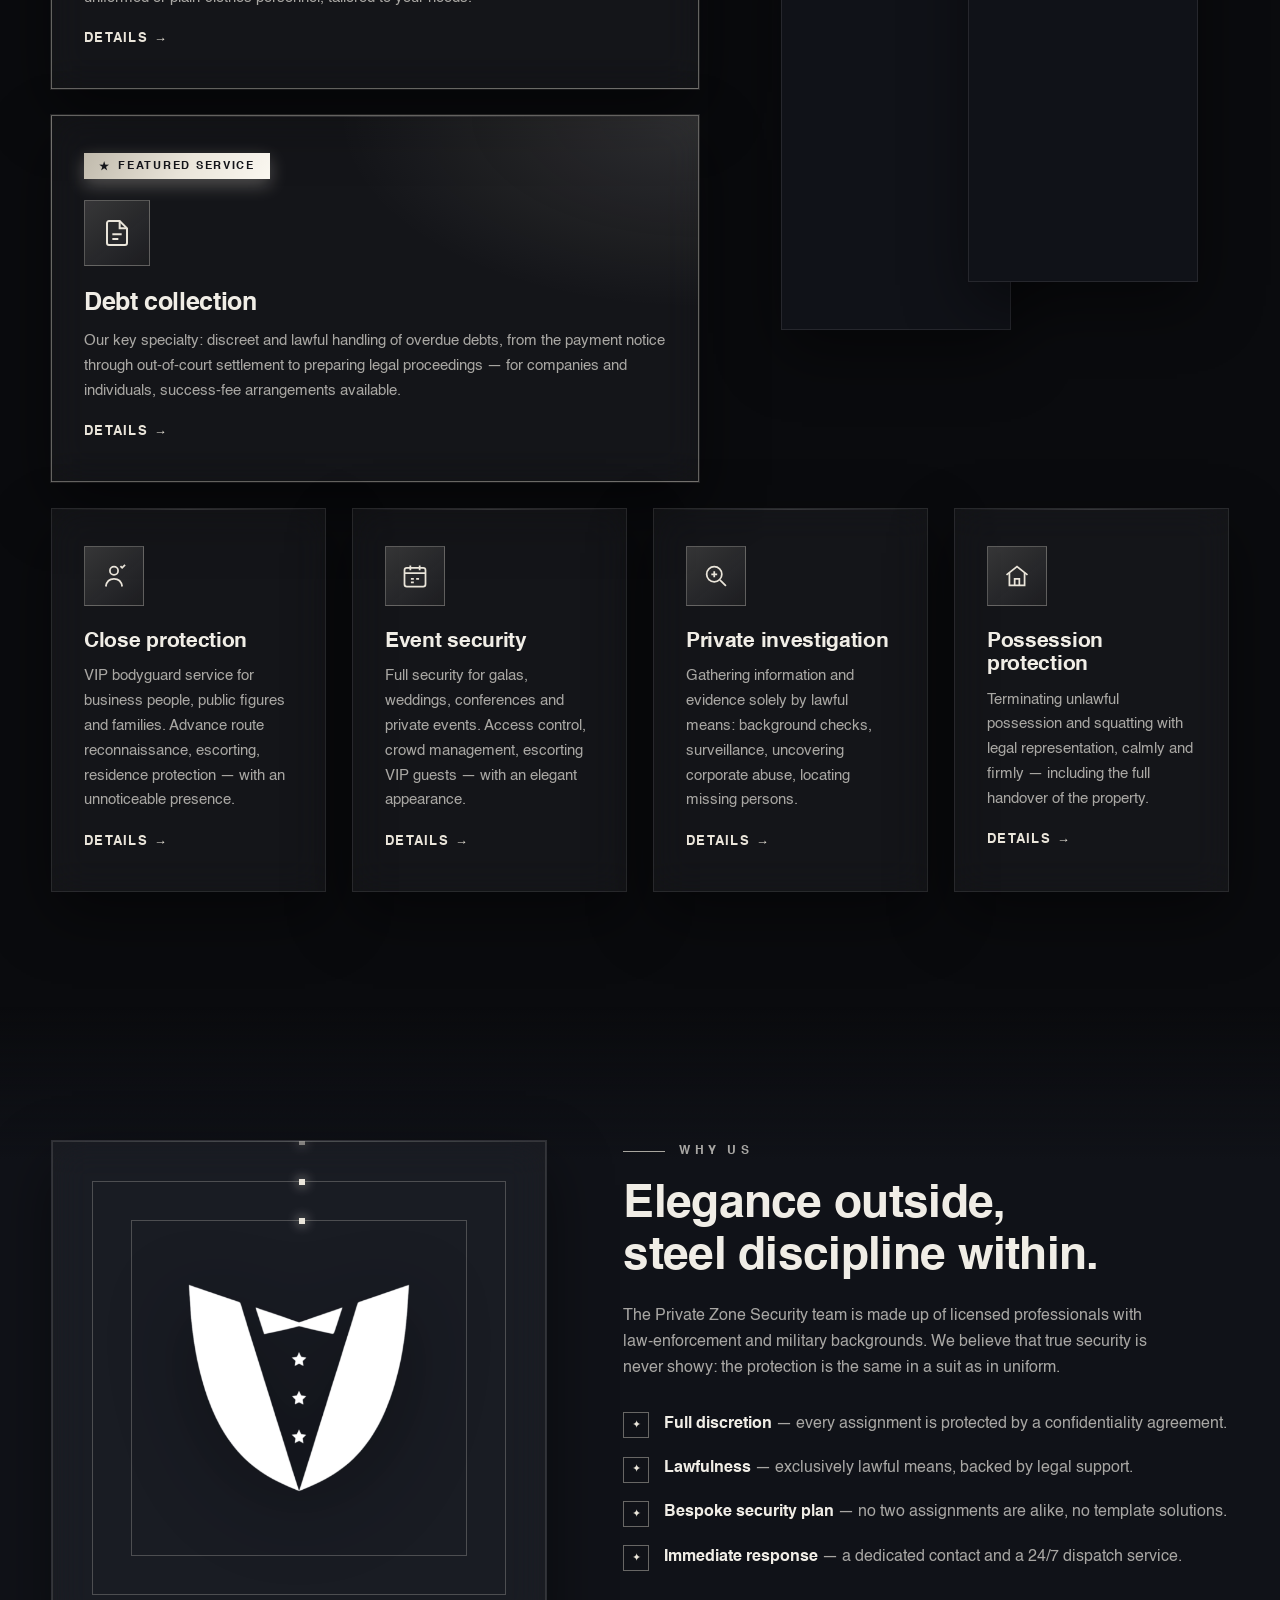
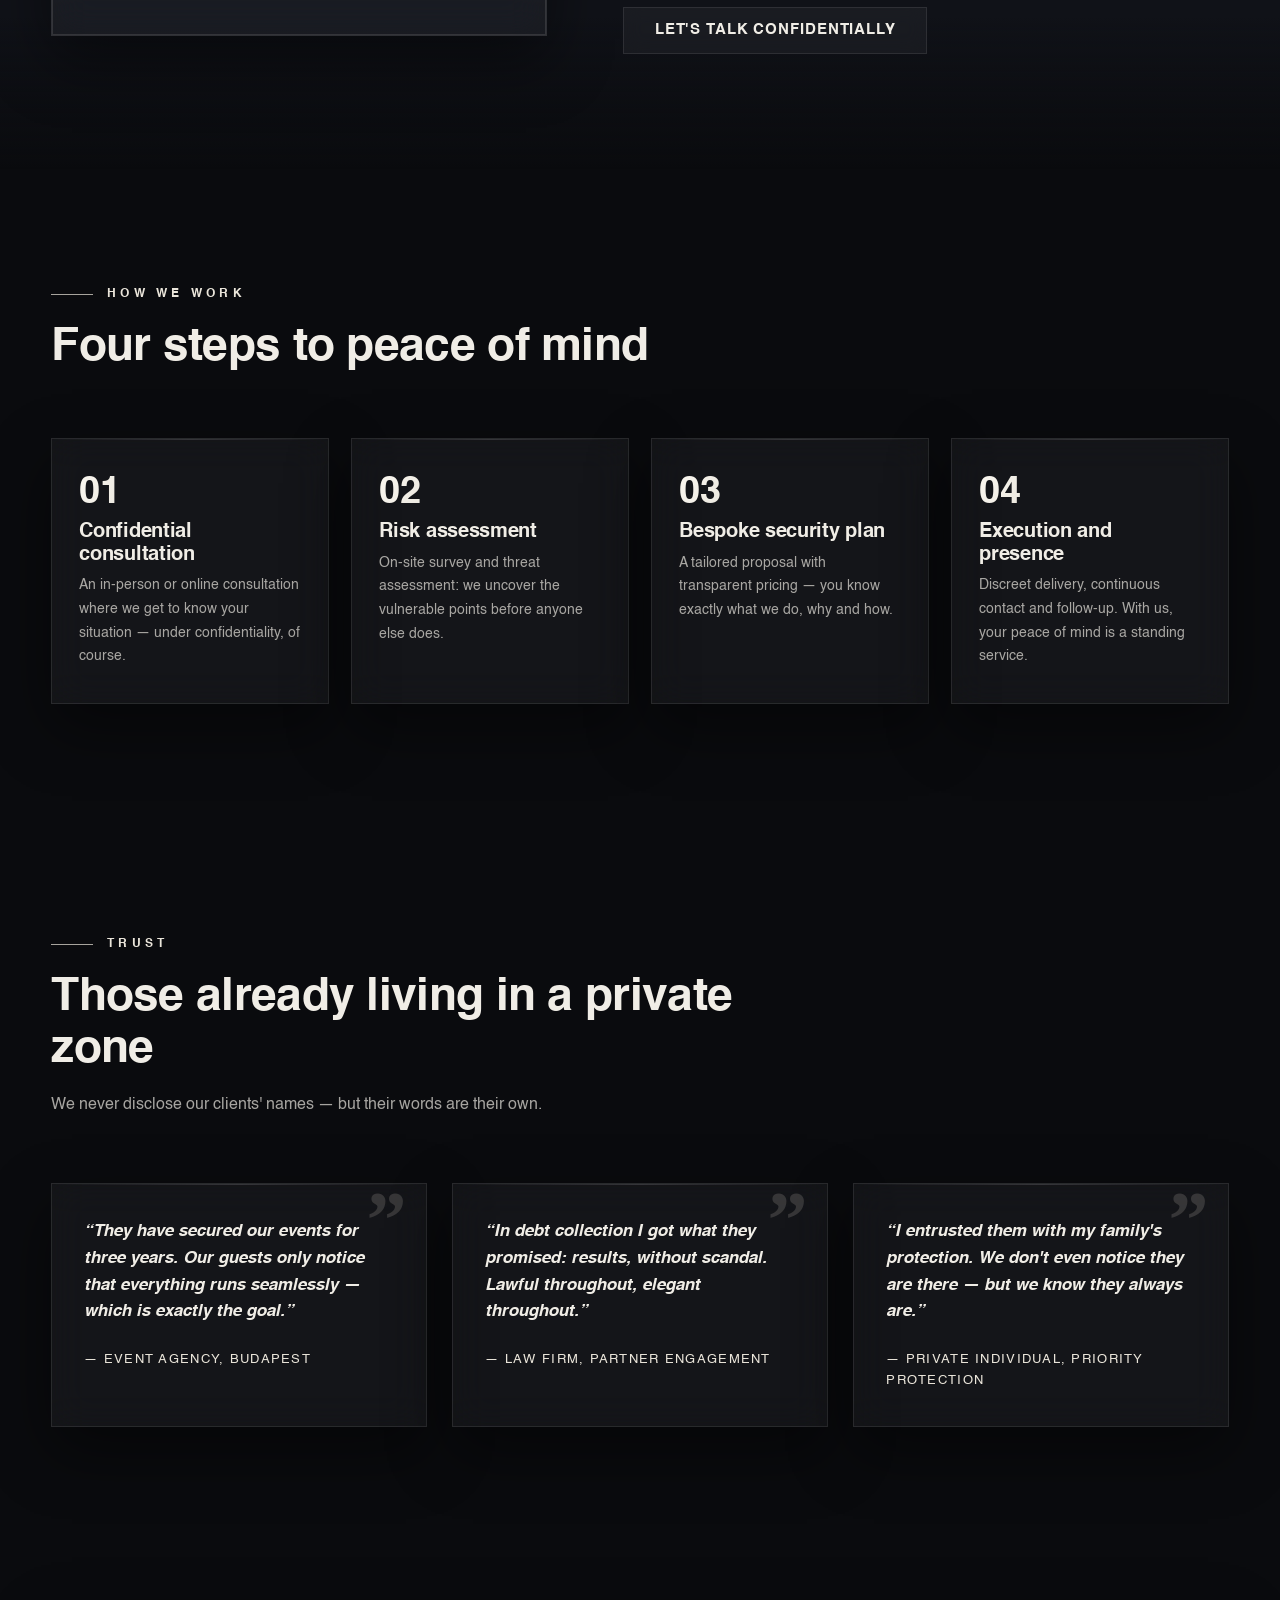
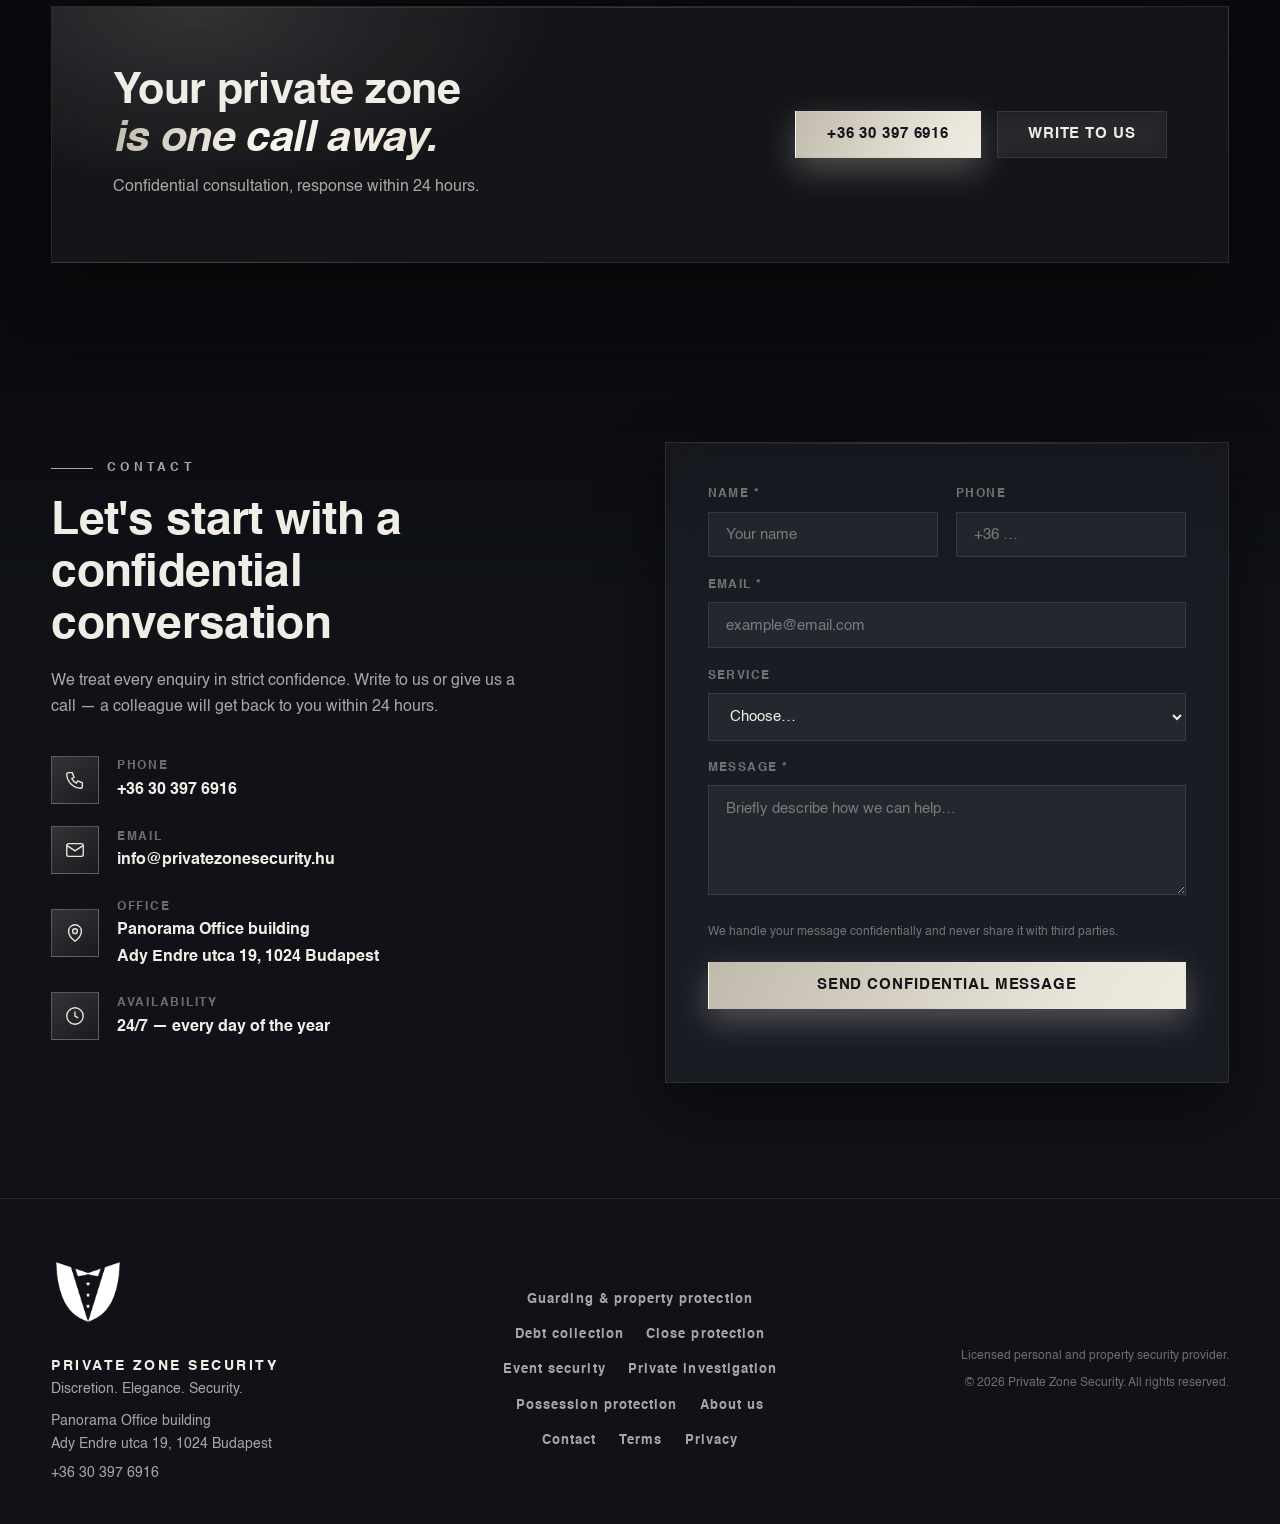
==== commit 19d0bc6a: "Két bemutató videó elegáns elhelyezése a szolgáltatások szekcióban - a két kiemelt szolgáltatás (Őrz" ====
--- a/index.html
+++ b/index.html
@@ -166,31 +166,42 @@
           a jogérvényesítés teljes spektrumát lefedjük.</p>
         </header>
 
-        <!-- Kiemelt szolgáltatások -->
-        <div class="featured-cards">
-          <article class="glass card card-featured tilt reveal">
-            <span class="badge" data-i18n="badge.featured">Kiemelt szolgáltatás</span>
-            <div class="card-icon">
-              <svg viewBox="0 0 24 24" fill="none" stroke="currentColor" stroke-width="1.5"><path d="M12 2 4 5.5v5.2c0 5 3.4 9.2 8 10.8 4.6-1.6 8-5.8 8-10.8V5.5L12 2Z"/><path d="m8.8 12 2.2 2.2 4.4-4.6"/></svg>
-            </div>
-            <h3 data-i18n="svc.orzes">Őrzés-védelem</h3>
-            <p data-i18n="services.orzes.desc">Zászlóshajó szolgáltatásunk: élőerős objektum- és vagyonvédelem irodaházak,
-            telephelyek és magánbirtokok részére. Portaszolgálat, járőrözés, recepciós biztonsági
-            szolgálat — képzett, egyenruhás vagy civil ruhás állománnyal, az Ön igénye szerint.</p>
-            <a class="card-link" href="orzes-vedelem.html"><span data-i18n="card.details">Részletek</span> <span>→</span></a>
-          </article>
-
-          <article class="glass card card-featured tilt reveal d1">
-            <span class="badge" data-i18n="badge.featured">Kiemelt szolgáltatás</span>
-            <div class="card-icon">
-              <svg viewBox="0 0 24 24" fill="none" stroke="currentColor" stroke-width="1.5"><path d="M14 3H6a1.5 1.5 0 0 0-1.5 1.5v15A1.5 1.5 0 0 0 6 21h12a1.5 1.5 0 0 0 1.5-1.5V8.5L14 3Z"/><path d="M14 3v5.5h5.5M8.5 13h7M8.5 16.5h4.5"/></svg>
-            </div>
-            <h3 data-i18n="svc.koveteles">Követeléskezelés</h3>
-            <p data-i18n="services.koveteles.desc">Kiemelt szakterületünk: lejárt tartozások diszkrét és jogszerű kezelése a fizetési
-            felszólítástól a peren kívüli megállapodáson át a jogi eljárás előkészítéséig — cégek
-            és magánszemélyek részére, akár sikerdíjas konstrukcióban is.</p>
-            <a class="card-link" href="koveteleskezeles.html"><span data-i18n="card.details">Részletek</span> <span>→</span></a>
-          </article>
+        <!-- Kiemelt szolgáltatások + videók -->
+        <div class="featured-layout">
+          <div class="featured-cards">
+            <article class="glass card card-featured tilt reveal">
+              <span class="badge" data-i18n="badge.featured">Kiemelt szolgáltatás</span>
+              <div class="card-icon">
+                <svg viewBox="0 0 24 24" fill="none" stroke="currentColor" stroke-width="1.5"><path d="M12 2 4 5.5v5.2c0 5 3.4 9.2 8 10.8 4.6-1.6 8-5.8 8-10.8V5.5L12 2Z"/><path d="m8.8 12 2.2 2.2 4.4-4.6"/></svg>
+              </div>
+              <h3 data-i18n="svc.orzes">Őrzés-védelem</h3>
+              <p data-i18n="services.orzes.desc">Zászlóshajó szolgáltatásunk: élőerős objektum- és vagyonvédelem irodaházak,
+              telephelyek és magánbirtokok részére. Portaszolgálat, járőrözés, recepciós biztonsági
+              szolgálat — képzett, egyenruhás vagy civil ruhás állománnyal, az Ön igénye szerint.</p>
+              <a class="card-link" href="orzes-vedelem.html"><span data-i18n="card.details">Részletek</span> <span>→</span></a>
+            </article>
+
+            <article class="glass card card-featured tilt reveal d1">
+              <span class="badge" data-i18n="badge.featured">Kiemelt szolgáltatás</span>
+              <div class="card-icon">
+                <svg viewBox="0 0 24 24" fill="none" stroke="currentColor" stroke-width="1.5"><path d="M14 3H6a1.5 1.5 0 0 0-1.5 1.5v15A1.5 1.5 0 0 0 6 21h12a1.5 1.5 0 0 0 1.5-1.5V8.5L14 3Z"/><path d="M14 3v5.5h5.5M8.5 13h7M8.5 16.5h4.5"/></svg>
+              </div>
+              <h3 data-i18n="svc.koveteles">Követeléskezelés</h3>
+              <p data-i18n="services.koveteles.desc">Kiemelt szakterületünk: lejárt tartozások diszkrét és jogszerű kezelése a fizetési
+              felszólítástól a peren kívüli megállapodáson át a jogi eljárás előkészítéséig — cégek
+              és magánszemélyek részére, akár sikerdíjas konstrukcióban is.</p>
+              <a class="card-link" href="koveteleskezeles.html"><span data-i18n="card.details">Részletek</span> <span>→</span></a>
+            </article>
+          </div>
+
+          <div class="featured-videos reveal d1" aria-hidden="true">
+            <div class="vid vid-a">
+              <video src="assets/Security1.mp4" autoplay loop muted playsinline preload="metadata"></video>
+            </div>
+            <div class="vid vid-b">
+              <video src="assets/Security2.mp4" autoplay loop muted playsinline preload="metadata"></video>
+            </div>
+          </div>
         </div>
 
         <!-- További szolgáltatások -->
--- a/css/style.css
+++ b/css/style.css
@@ -445,11 +445,43 @@
   gap: 1.6rem;
 }
 /* kiemelt (zászlóshajó) szolgáltatások — hangsúlyos, kéthasábos sor */
+/* kiemelt szolgáltatások + videók egymás mellett (asztali) */
+.featured-layout {
+  display: grid; grid-template-columns: 1.15fr .85fr;
+  gap: clamp(1.6rem, 4vw, 3.2rem);
+  align-items: center;
+  margin-bottom: 1.6rem;
+}
 .featured-cards {
-  display: grid; grid-template-columns: repeat(2, 1fr);
-  gap: 1.6rem; margin-bottom: 1.6rem;
+  display: grid; grid-template-columns: 1fr;   /* a két kiemelt kártya egymás alatt */
+  gap: 1.6rem;
 }
 .cards-secondary { grid-template-columns: repeat(4, 1fr); }
+
+/* két álló (9:16) videó — egymás mellett, az egyik magasabban, kis átfedéssel */
+.featured-videos {
+  position: relative;
+  display: flex; justify-content: center; align-items: flex-start;
+  padding: 1rem 0;
+}
+.featured-videos .vid {
+  position: relative;
+  width: 48%; max-width: 240px;
+  aspect-ratio: 9 / 16;
+  border: 1px solid var(--glass-border);
+  box-shadow: var(--shadow);
+  overflow: hidden;
+  background: var(--bg-2);
+}
+.featured-videos .vid::after {   /* finom belső keret-fény */
+  content: ""; position: absolute; inset: 0; pointer-events: none;
+  box-shadow: inset 0 1px 0 var(--glass-highlight);
+}
+.featured-videos video {
+  width: 100%; height: 100%; object-fit: cover; display: block;
+}
+.featured-videos .vid-a { margin-top: 3rem; z-index: 1; }          /* alacsonyabban, hátul */
+.featured-videos .vid-b { margin-left: -9%; z-index: 2; }          /* magasabban, előrébb, átfed */
 
 .card-featured {
   padding: 2.8rem 2.6rem;
@@ -752,6 +784,12 @@
   }
   .hero-inner { grid-template-columns: 1fr; padding-top: 7rem; gap: 0; }
   .hero-model { height: 46vh; min-height: 320px; margin-top: 1.5rem; }
+
+  /* kiemelt kártyák egymás mellett, a videók alattuk (tablet/telefon) */
+  .featured-layout { grid-template-columns: 1fr; gap: 1.6rem; }
+  .featured-cards { grid-template-columns: repeat(2, 1fr); }
+  .featured-videos { padding-top: .5rem; }
+  .featured-videos .vid { max-width: 200px; }
 }
 
 @media (max-width: 780px) {
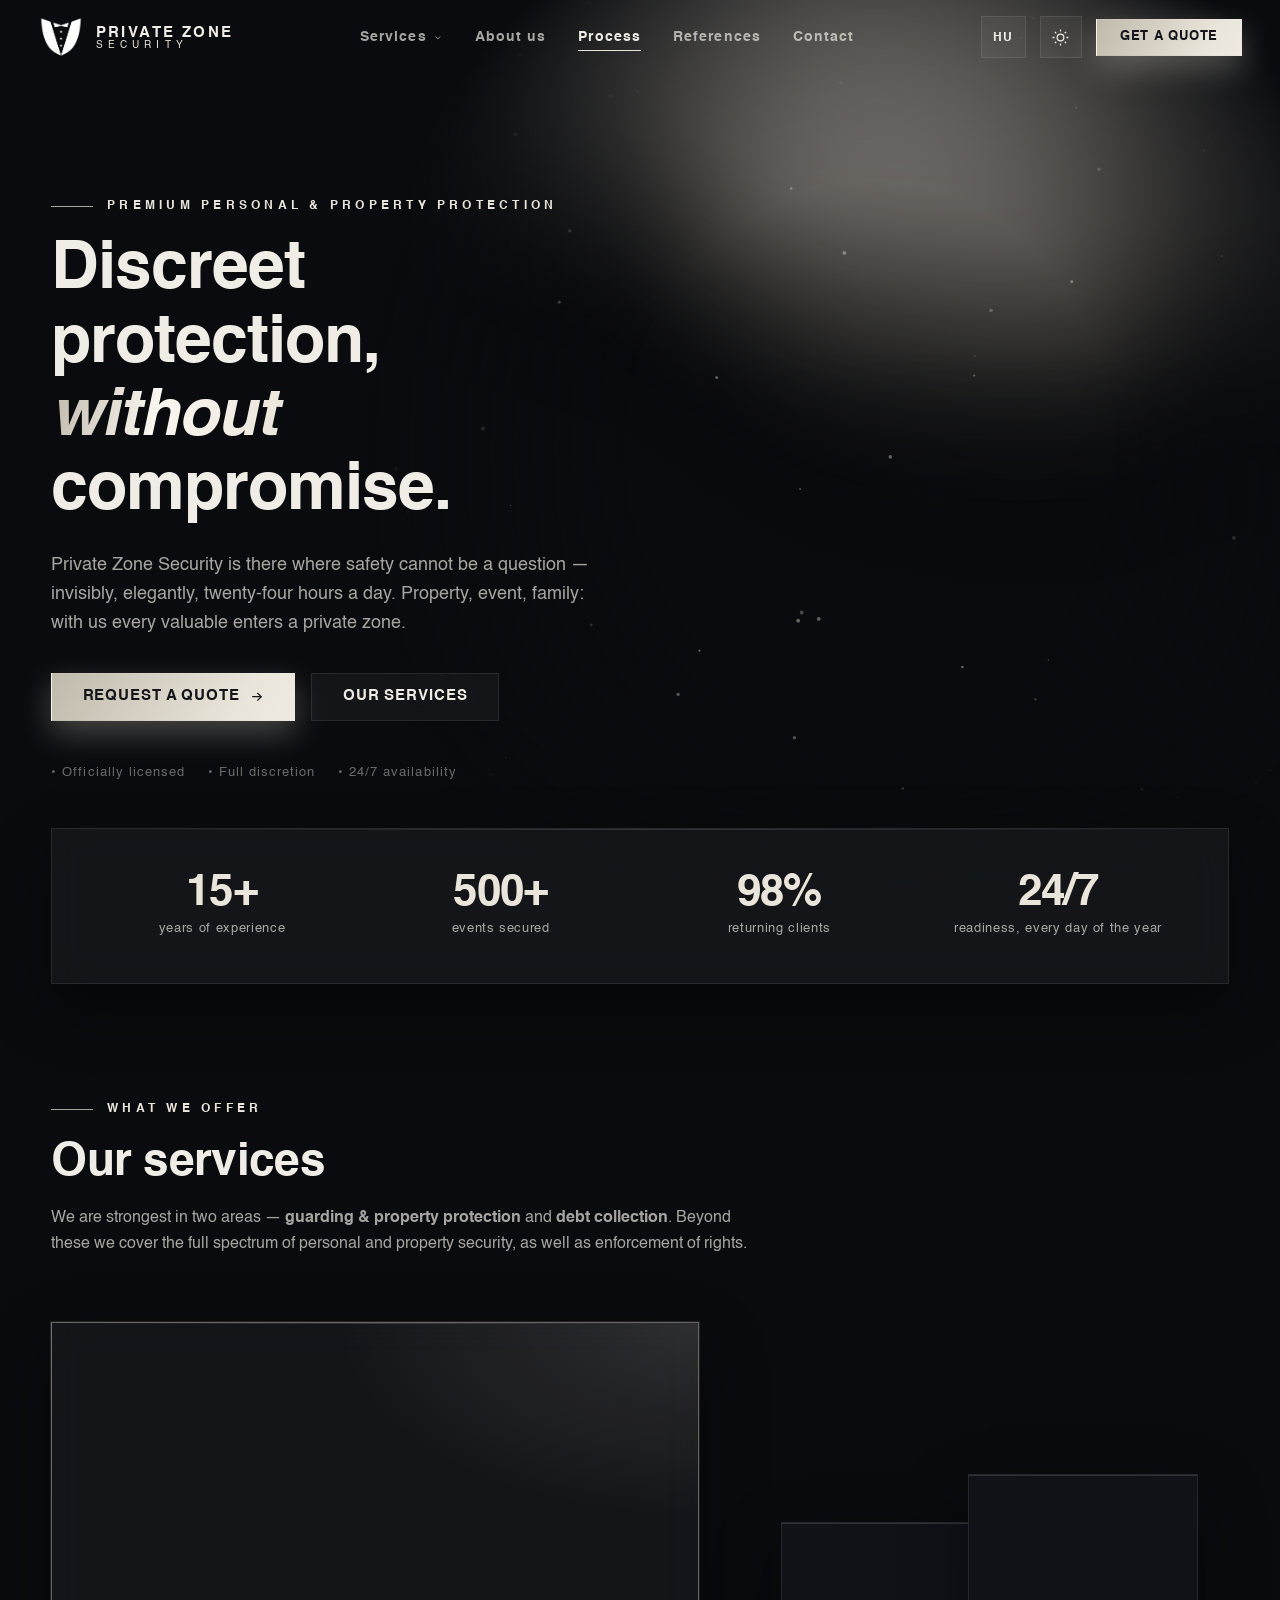
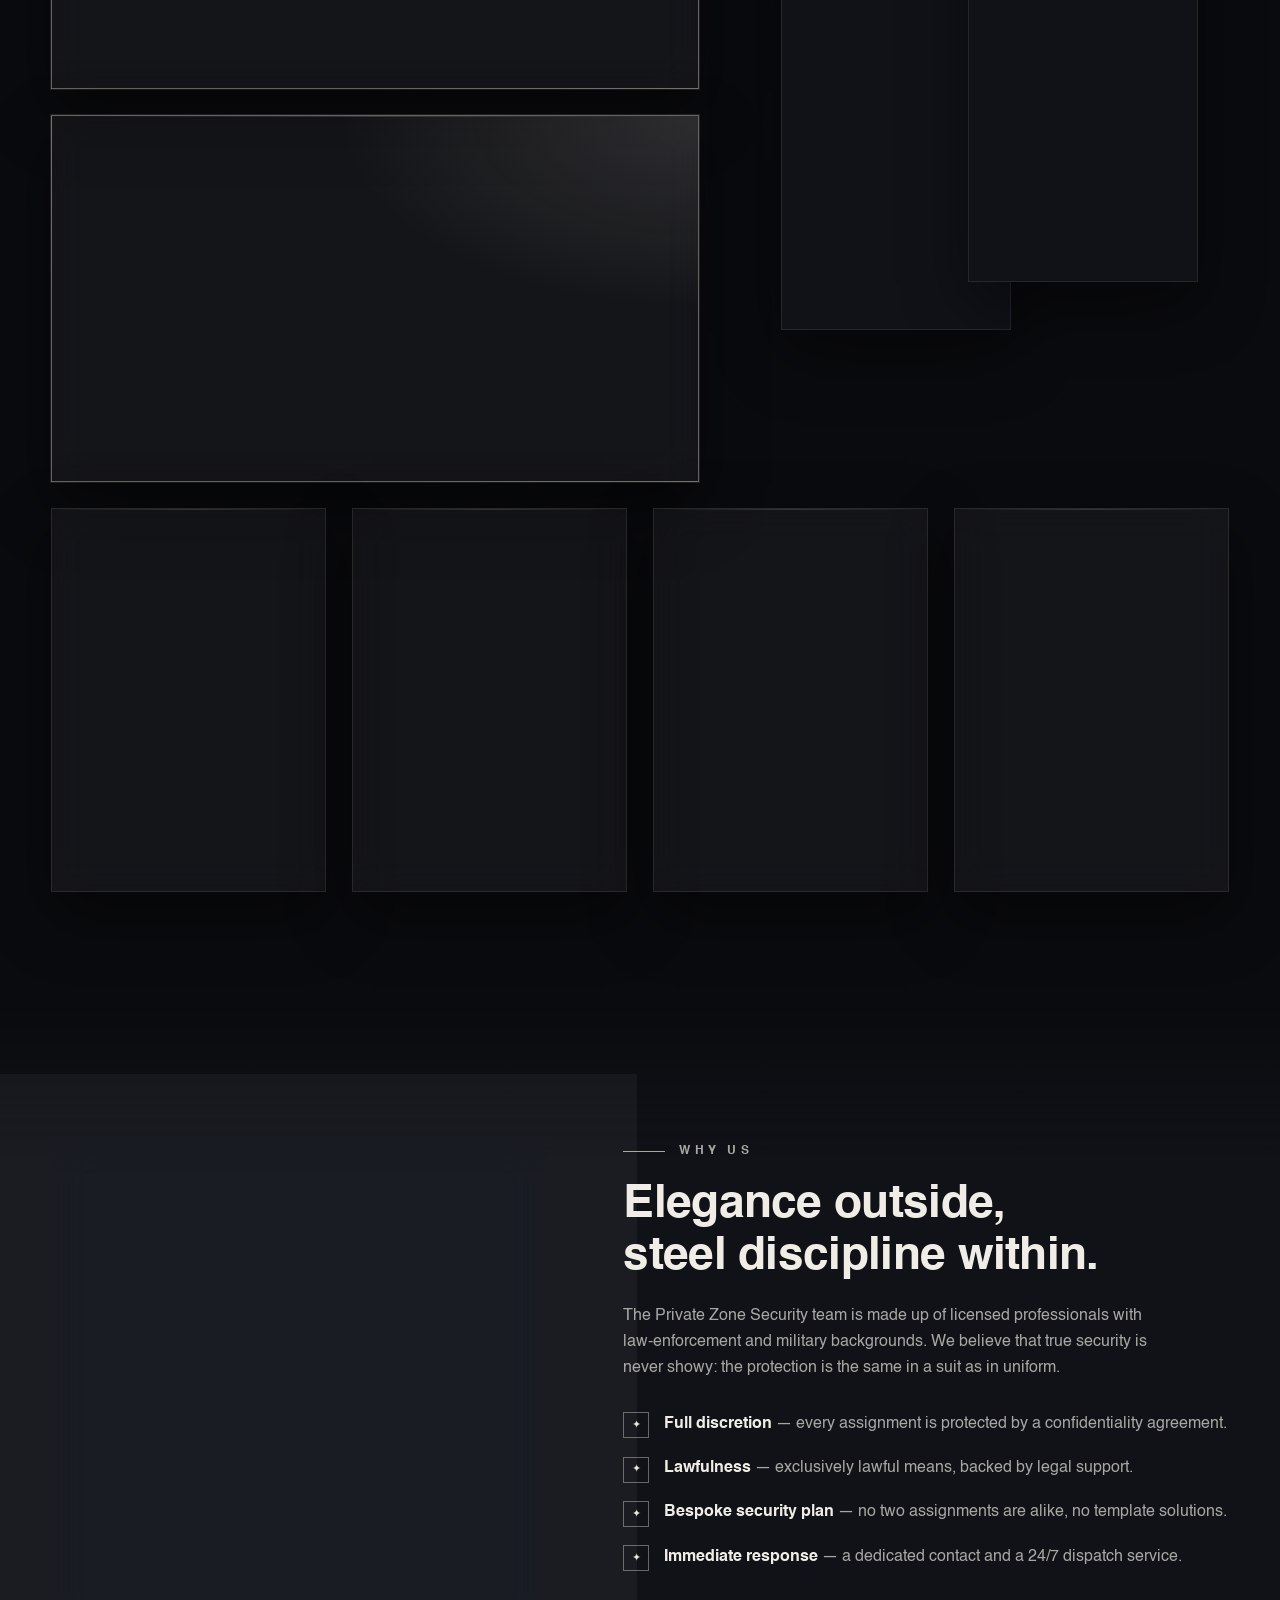
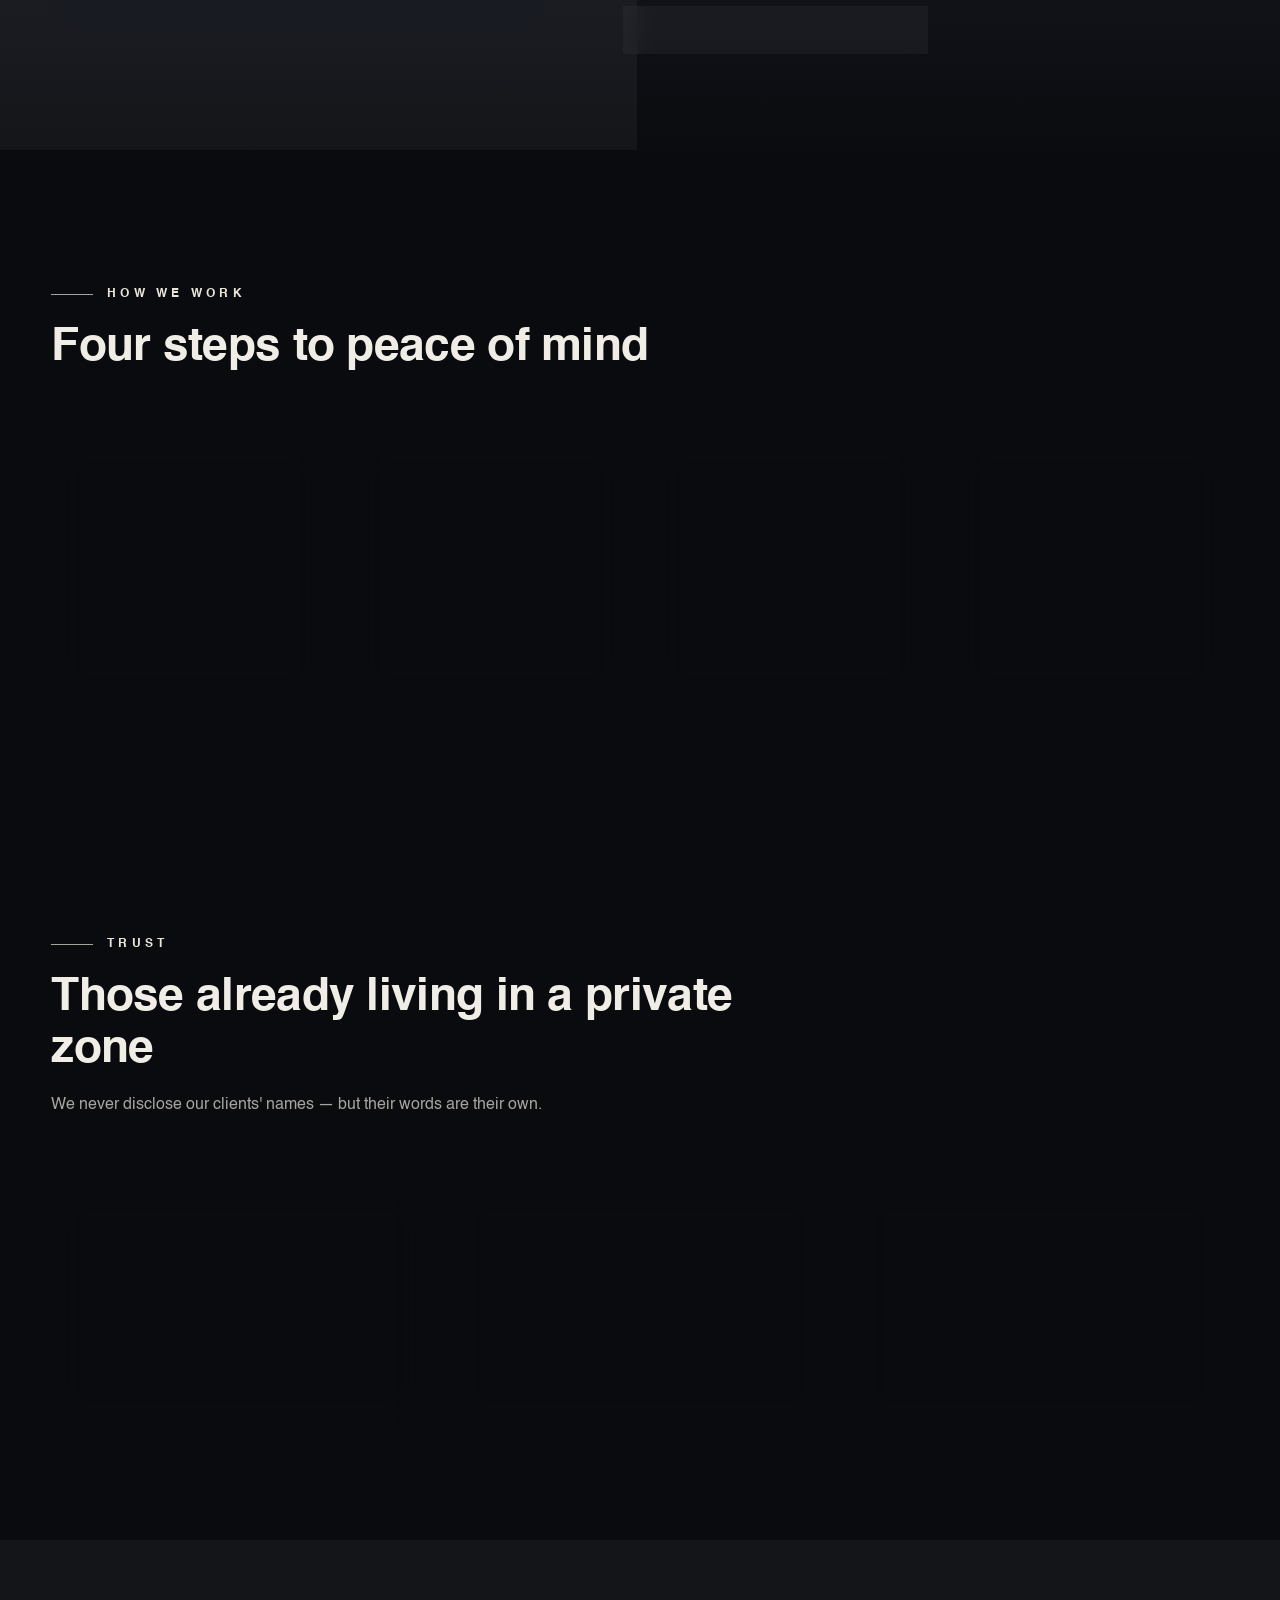
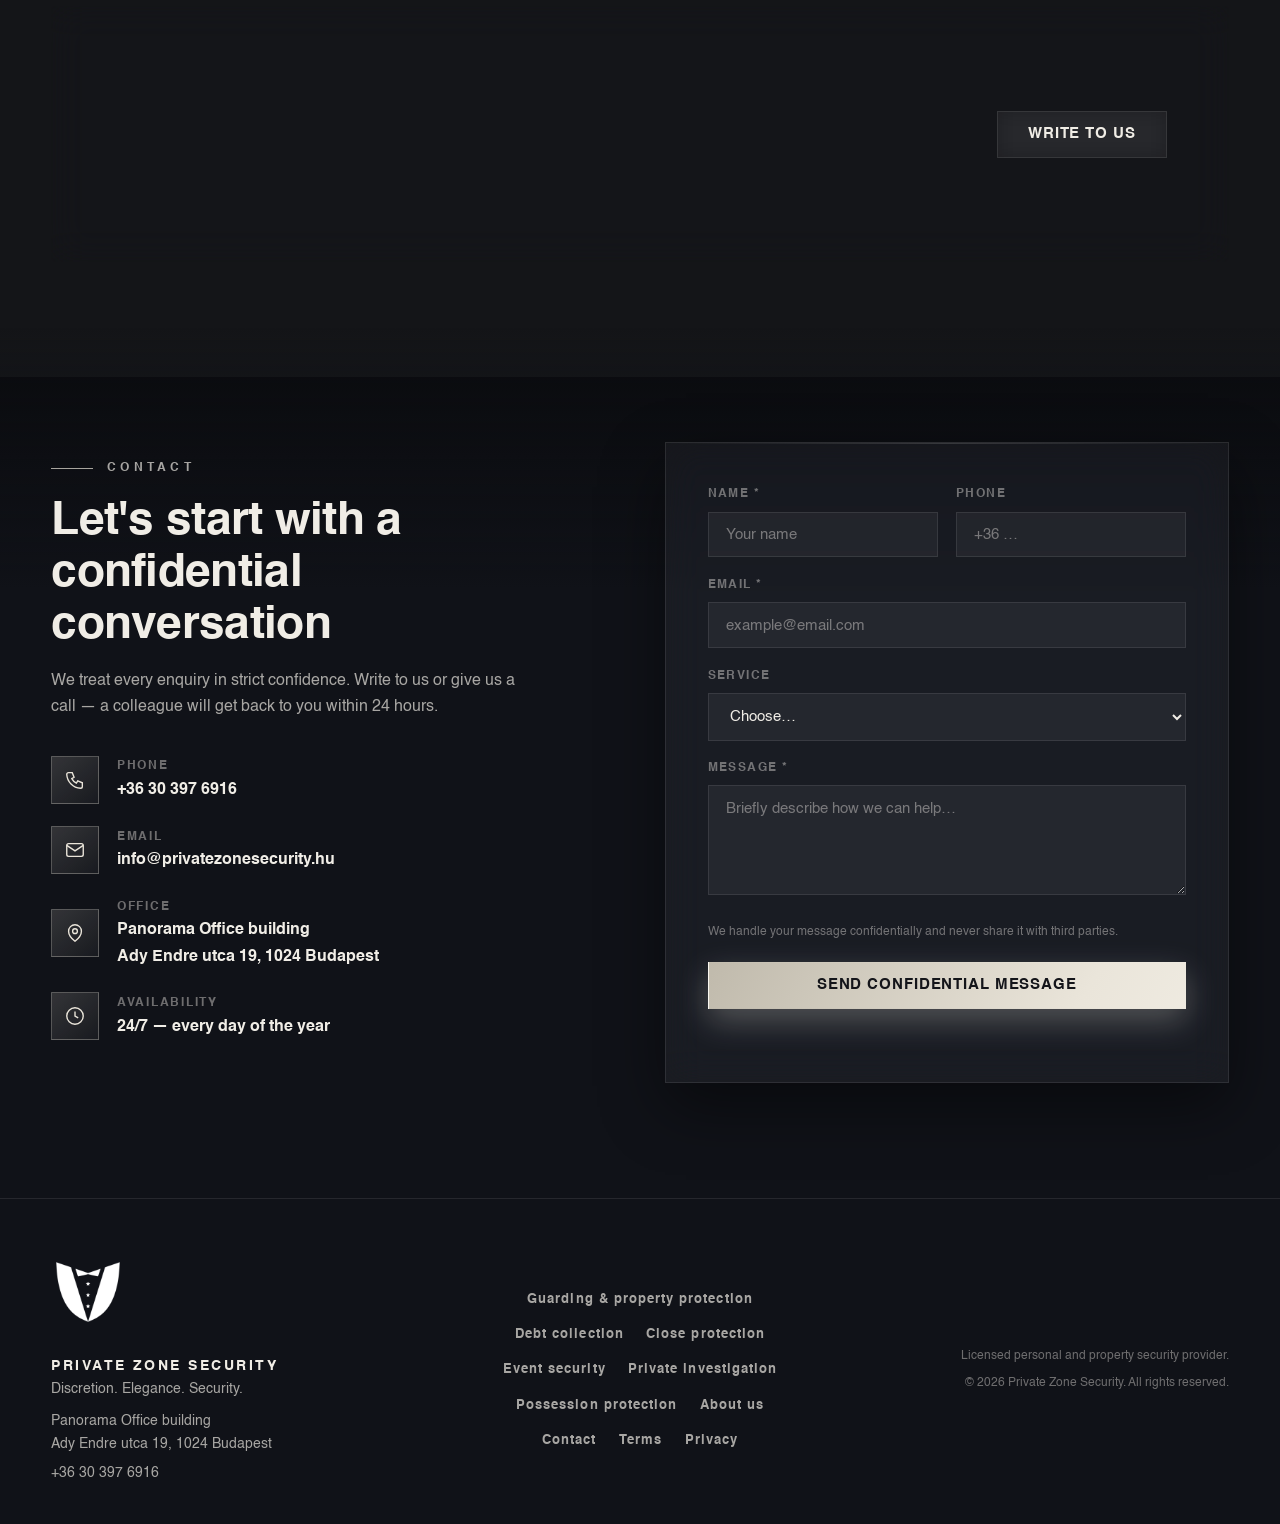
==== commit 54541d45: "Második bemutató videó cseréje Security3.mp4-re A szolgáltatások szekcióban a jobb oldali (magasabba" ====
--- a/index.html
+++ b/index.html
@@ -199,7 +199,7 @@
               <video src="assets/Security1.mp4" autoplay loop muted playsinline preload="metadata"></video>
             </div>
             <div class="vid vid-b">
-              <video src="assets/Security2.mp4" autoplay loop muted playsinline preload="metadata"></video>
+              <video src="assets/Security3.mp4" autoplay loop muted playsinline preload="metadata"></video>
             </div>
           </div>
         </div>
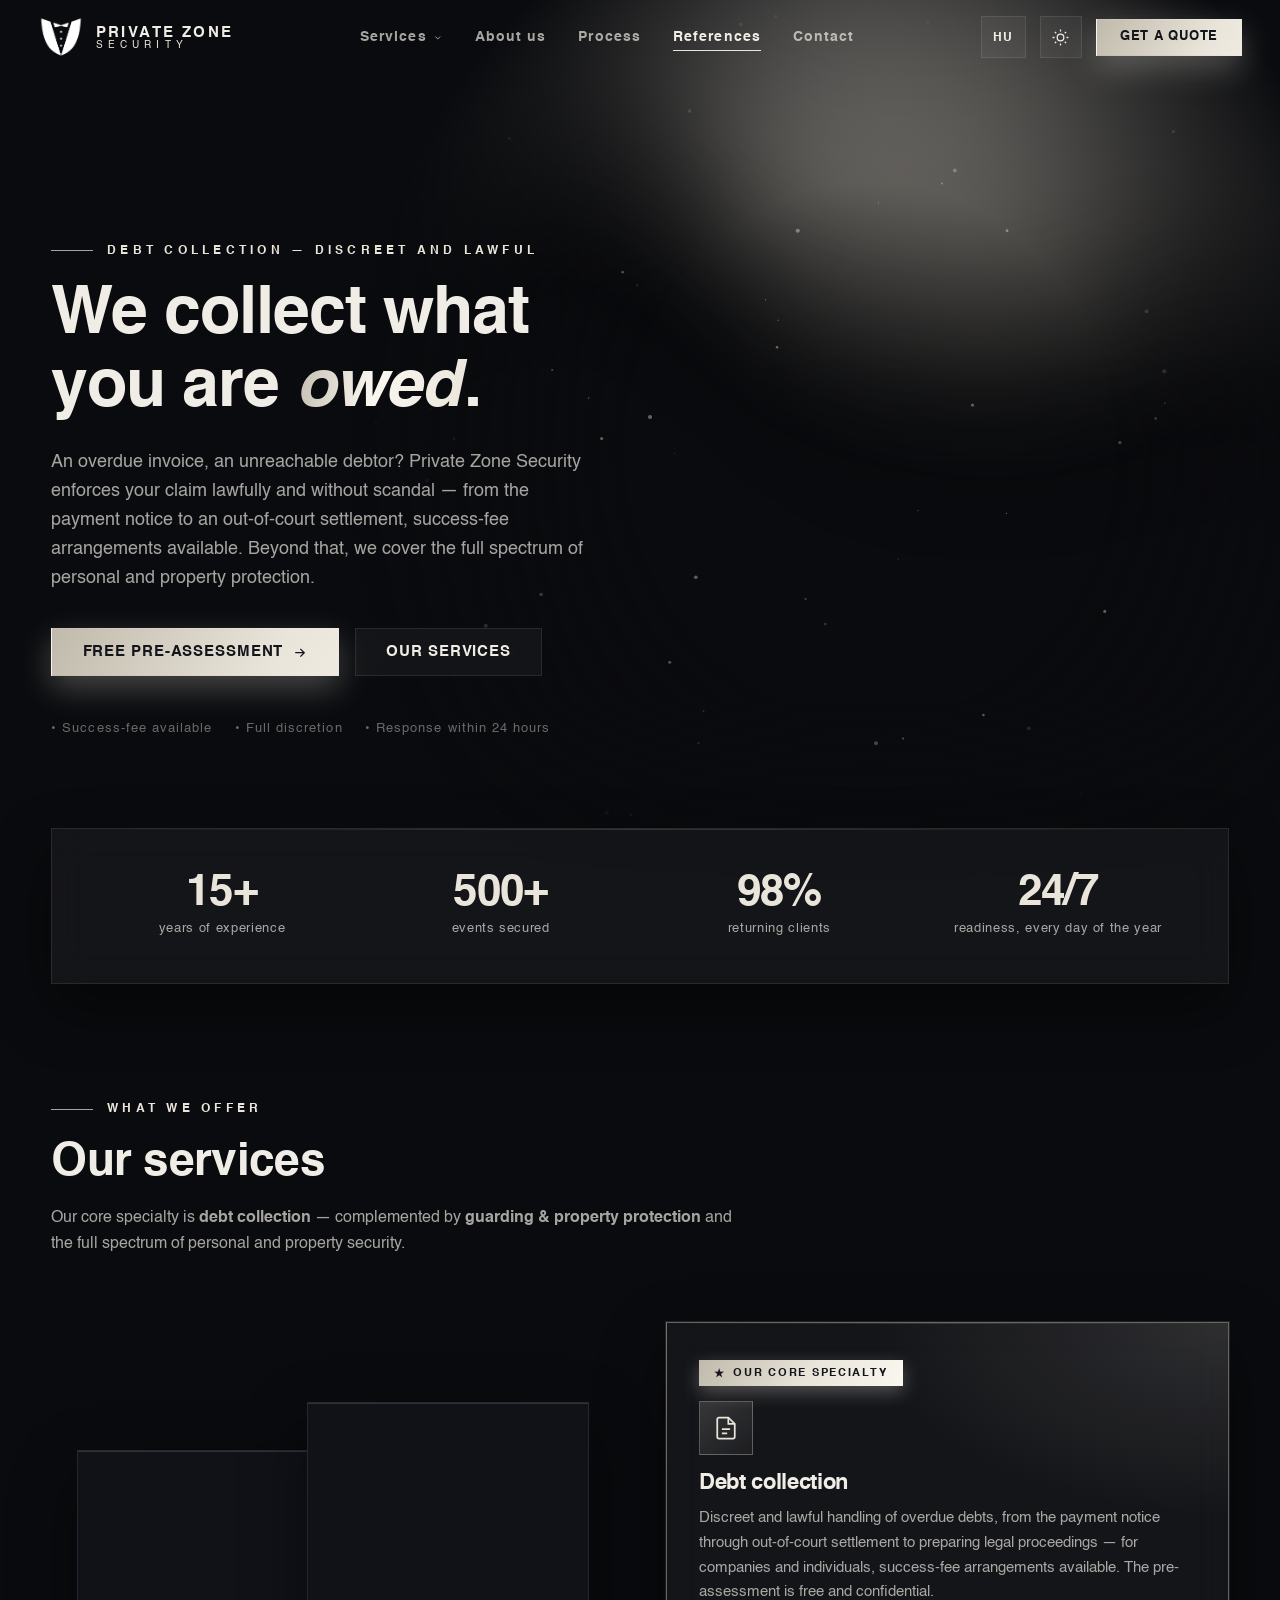
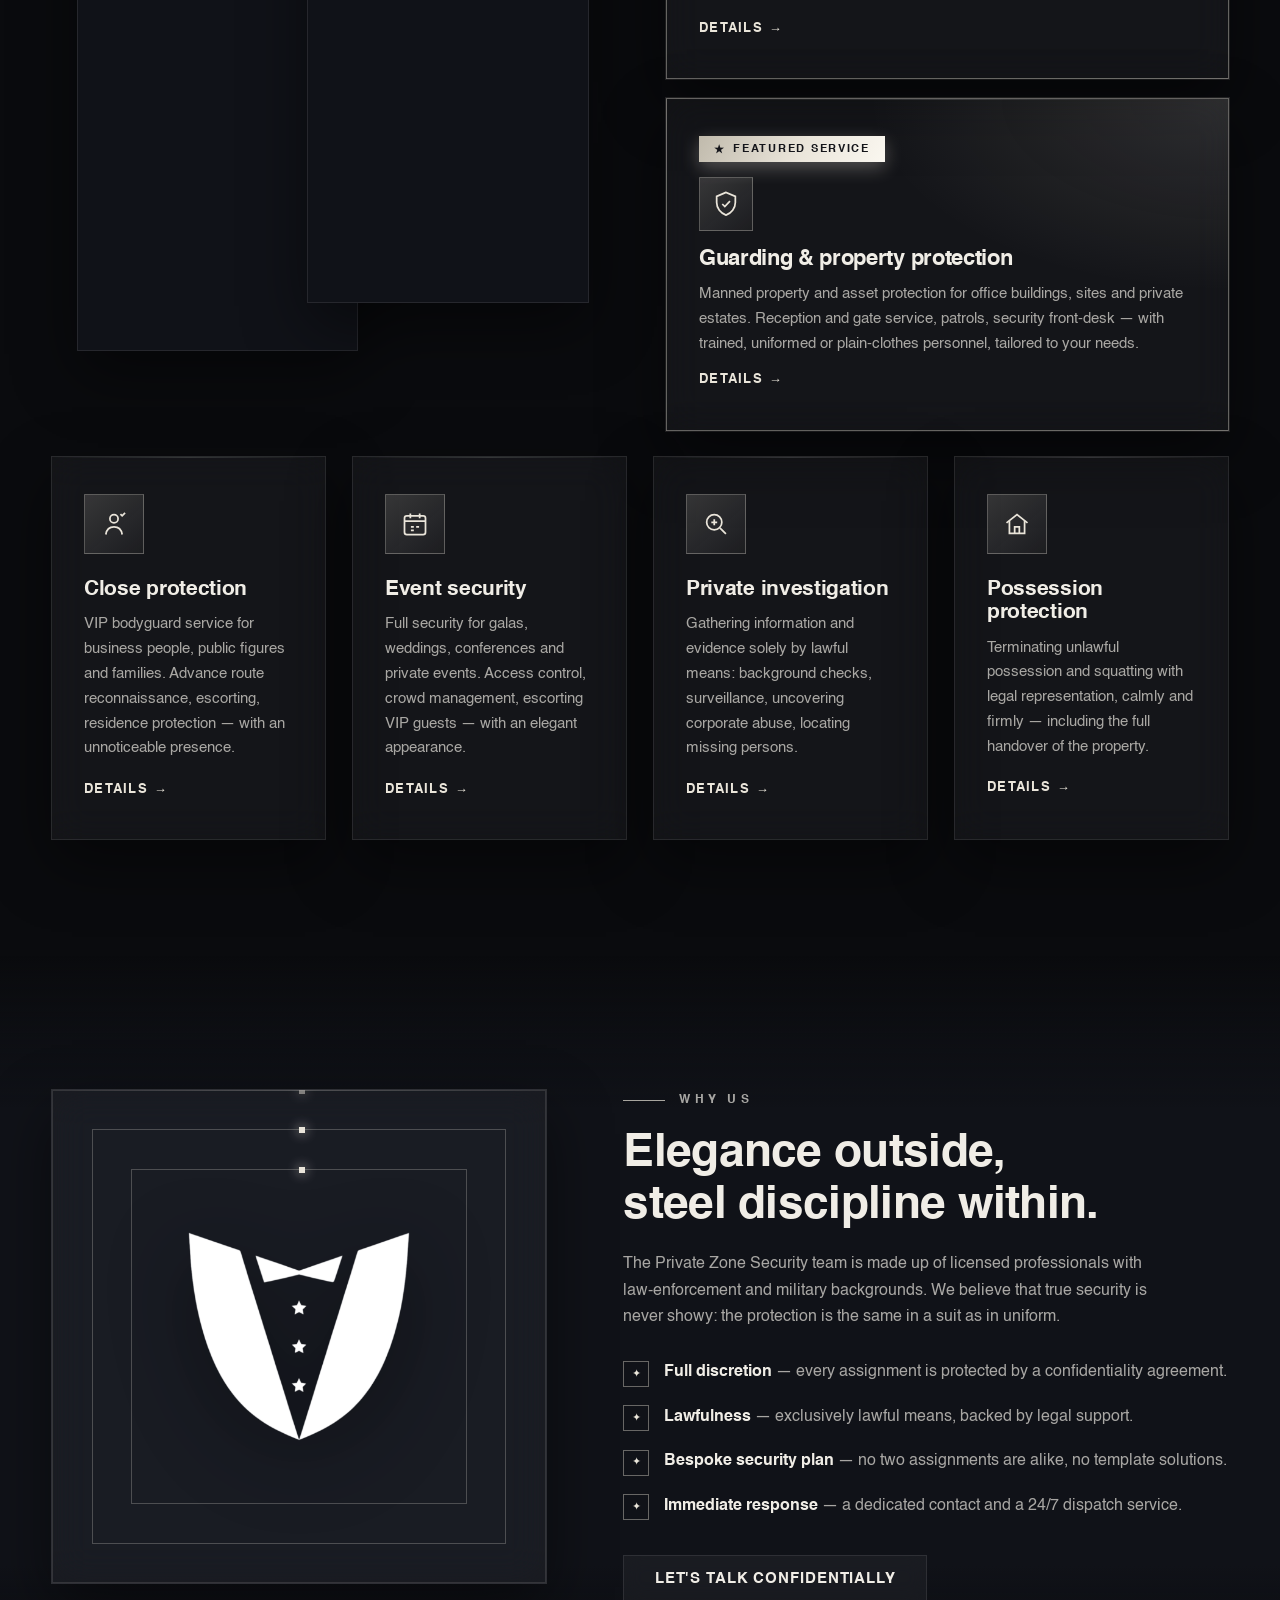
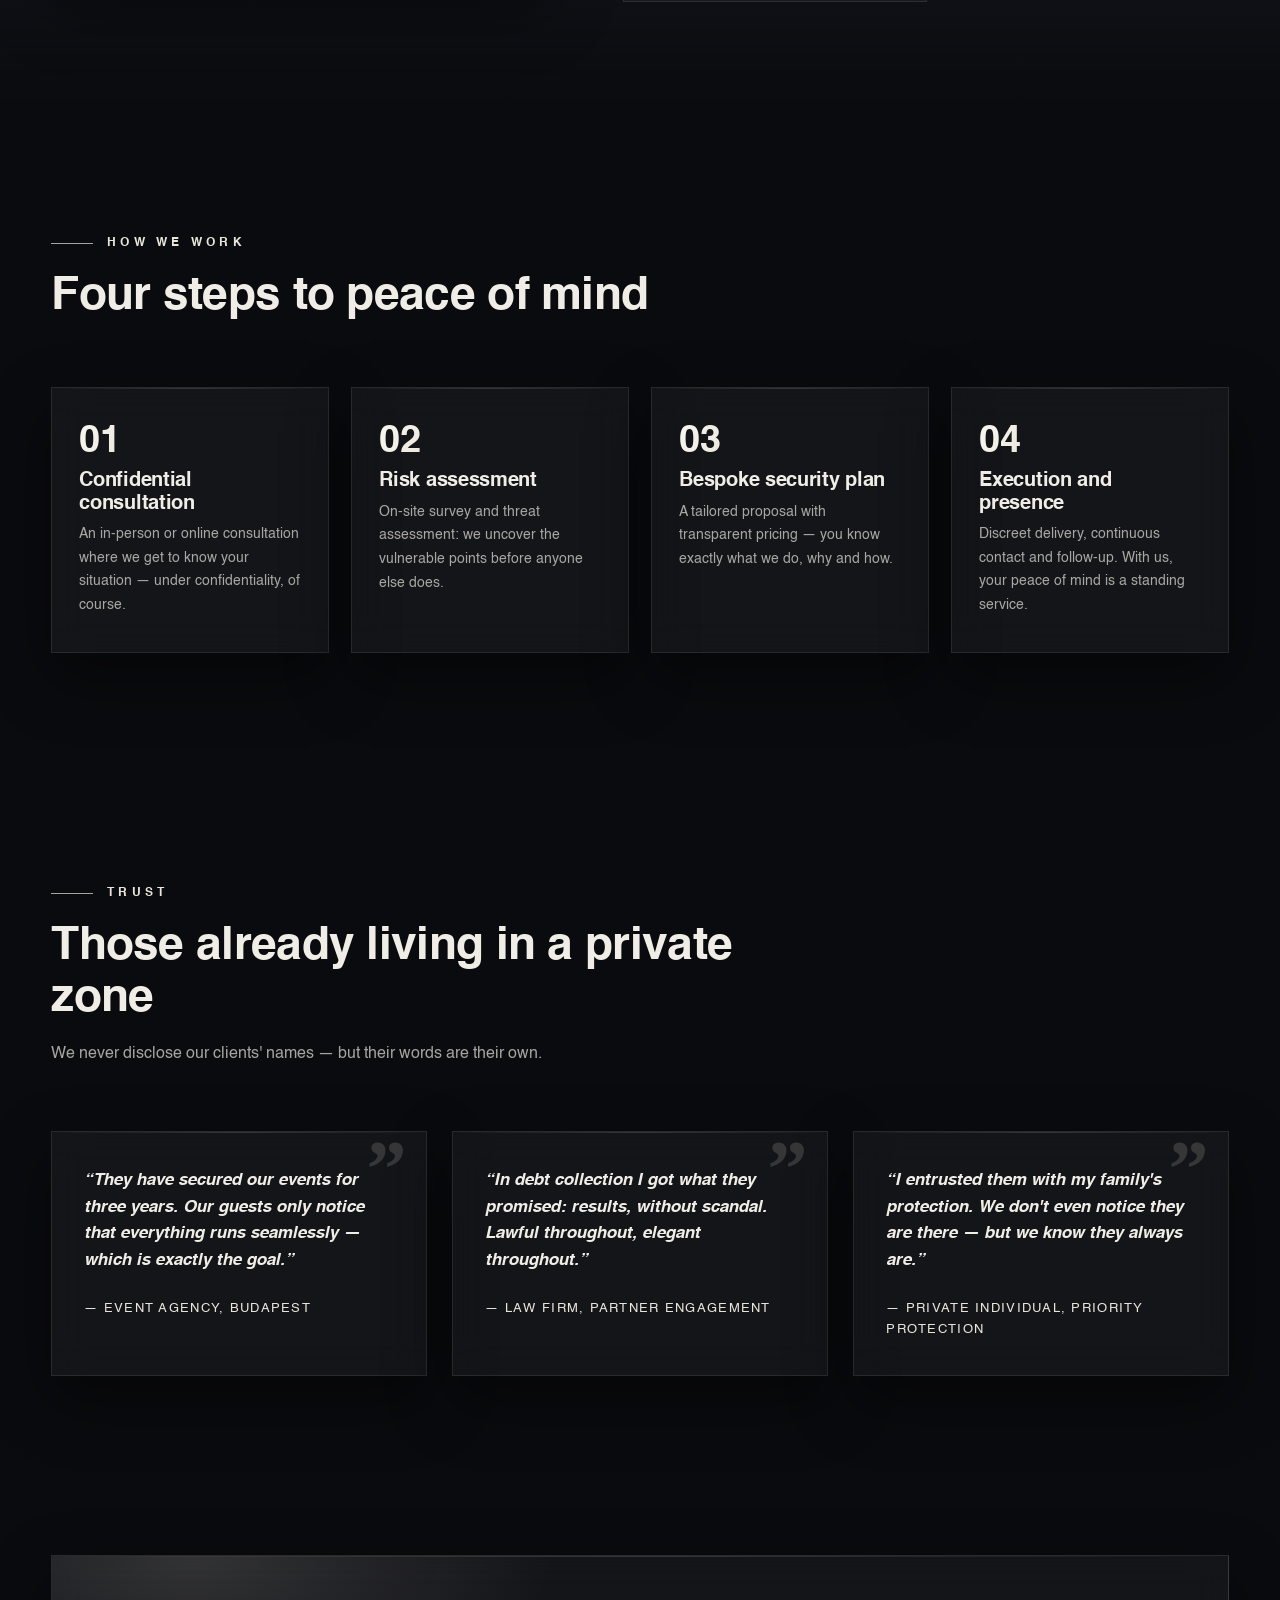
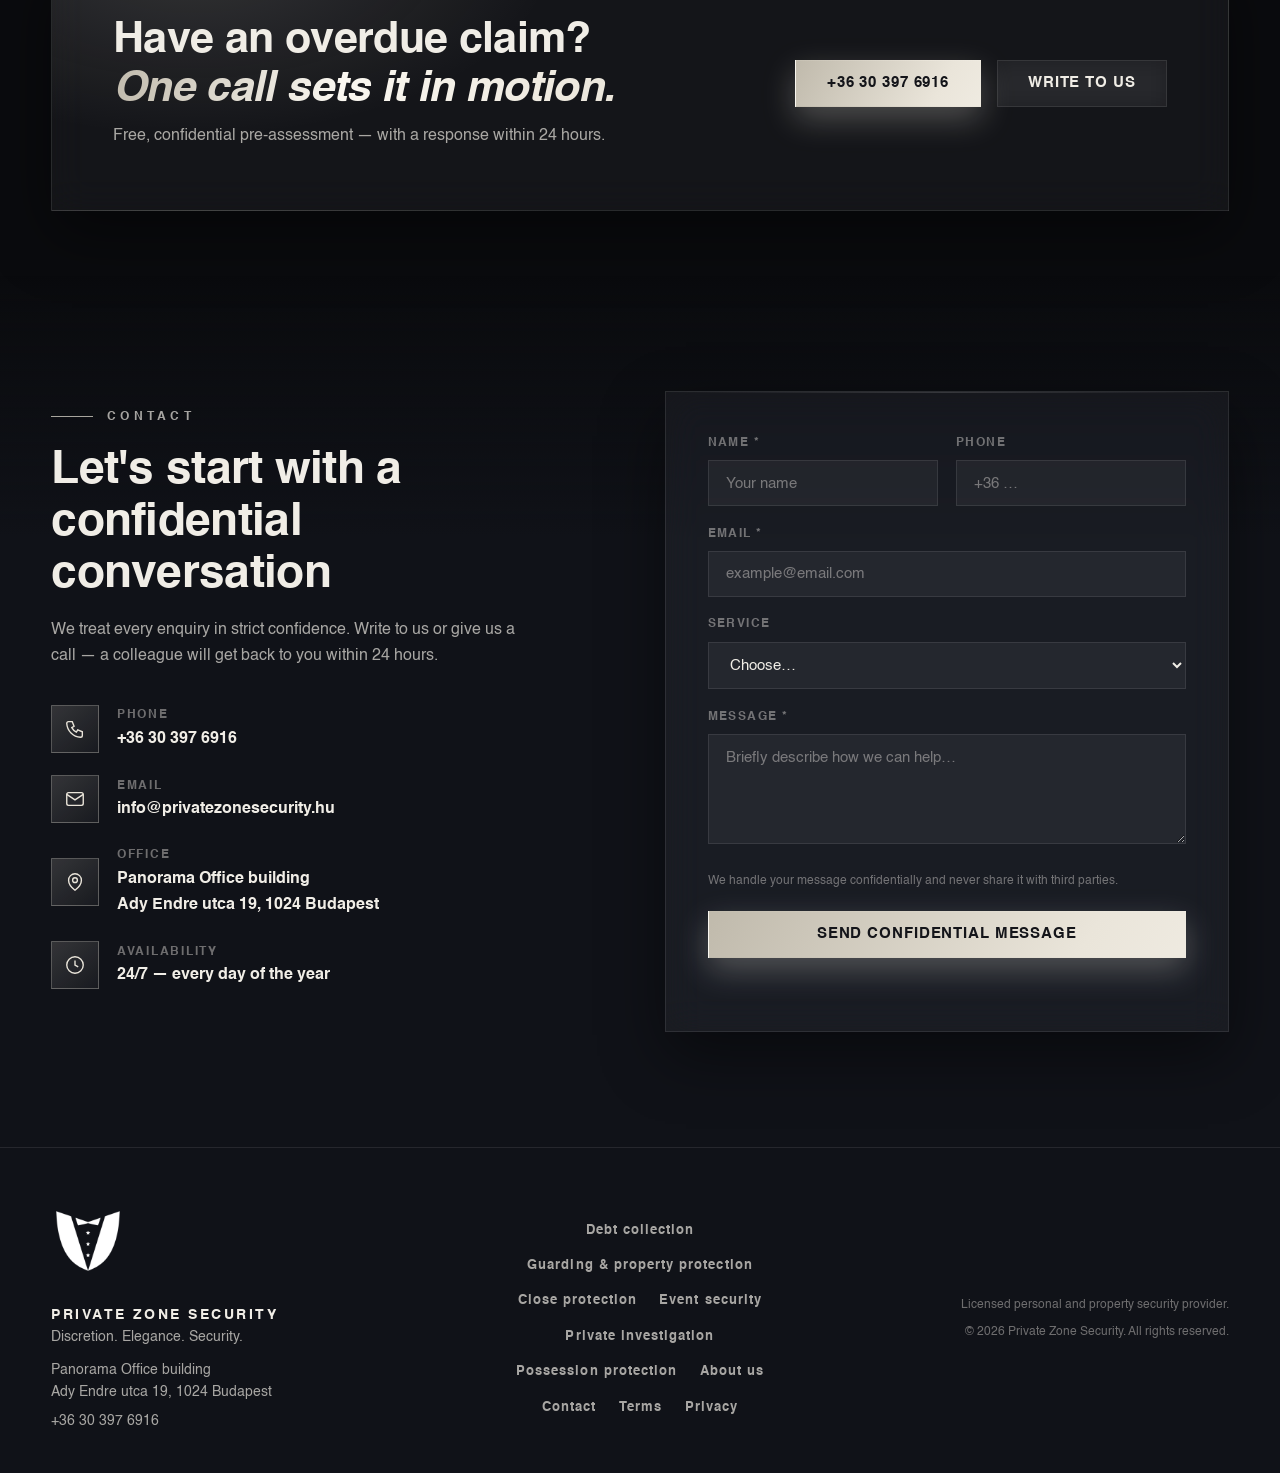
==== commit 474418fd: "Főoldal átfókuszálása a követeléskezelésre (SEO + copy + CTA + sorrend) - SEO: title és meta descrip" ====
--- a/index.html
+++ b/index.html
@@ -4,8 +4,8 @@
   <meta charset="UTF-8">
   <meta name="viewport" content="width=device-width, initial-scale=1.0">
   <script>document.documentElement.setAttribute('data-lang',(function(){try{var s=localStorage.getItem('pzs-lang');if(s==='hu'||s==='en')return s;var l=navigator.languages||[navigator.language||''];return [].some.call(l,function(x){return /^hu/i.test(x)})?'hu':'en'}catch(e){return 'hu'}})());</script>
-  <title>Private Zone Security — Prémium személy- és vagyonvédelem</title>
-  <meta name="description" content="Private Zone Security — diszkrét, elegáns és professzionális biztonsági szolgáltatások: őrzés-védelem, személyvédelem, rendezvénybiztosítás, követeléskezelés, magánnyomozás, birtokvédelem. 24/7 rendelkezésre állás.">
+  <title>Követeléskezelés Budapesten — Private Zone Security | Diszkrét, jogszerű behajtás</title>
+  <meta name="description" content="Lejárt követelése van? A Private Zone Security diszkrét és jogszerű követeléskezelést nyújt cégeknek és magánszemélyeknek — akár sikerdíjas konstrukcióban, ingyenes előminősítéssel. Emellett őrzés-védelem, személyvédelem és teljes körű biztonsági szolgáltatások Budapesten.">
   <link rel="icon" type="image/png" sizes="32x32" href="assets/favicon-32.png">
   <link rel="icon" type="image/png" sizes="256x256" href="assets/favicon.png">
   <link rel="apple-touch-icon" href="assets/favicon.png">
@@ -44,8 +44,8 @@
           </button>
           <div class="dropdown">
             <div class="dropdown-inner">
+              <a href="koveteleskezeles.html" data-i18n="svc.koveteles">Követeléskezelés</a>
               <a href="orzes-vedelem.html" data-i18n="svc.orzes">Őrzés-védelem</a>
-              <a href="koveteleskezeles.html" data-i18n="svc.koveteles">Követeléskezelés</a>
               <a href="szemelyvedelem.html" data-i18n="svc.szemely">Személyvédelem</a>
               <a href="rendezvenybiztositas.html" data-i18n="svc.rendezveny">Rendezvénybiztosítás</a>
               <a href="magannyomozas.html" data-i18n="svc.magannyomozas">Magánnyomozás</a>
@@ -86,26 +86,27 @@
 
       <div class="hero-inner container">
         <div class="hero-copy">
-          <p class="overline reveal" data-i18n="hero.overline">Prémium személy- és vagyonvédelem</p>
+          <p class="overline reveal" data-i18n="hero.overline">Követeléskezelés — diszkréten, jogszerűen</p>
           <h1 class="reveal d1" data-i18n-html="hero.h1">
-            Diszkrét védelem,<br>
-            <span class="gold-text">kompromisszumok</span> nélkül.
+            Behajtjuk, ami<br>
+            <span class="gold-text">Önnek jár</span>.
           </h1>
           <p class="lead reveal d2" data-i18n="hero.lead">
-            A Private Zone Security ott van, ahol a biztonság nem lehet kérdés —
-            láthatatlanul, elegánsan, a nap huszonnégy órájában. Vagyon, rendezvény,
-            család: nálunk minden érték privát zónába kerül.
+            Lejárt számla, elérhetetlen adós? A Private Zone Security a fizetési
+            felszólítástól a peren kívüli megállapodásig jogszerűen, botrány nélkül
+            érvényesíti követelését — akár sikerdíjas konstrukcióban. Emellett a
+            személy- és vagyonvédelem teljes spektrumát lefedjük.
           </p>
           <div class="hero-cta reveal d3">
-            <a href="#kapcsolat" class="btn btn-gold"><span data-i18n="hero.cta1">Kérjen ajánlatot</span>
+            <a href="#kapcsolat" class="btn btn-gold"><span data-i18n="hero.cta1">Ingyenes előminősítés</span>
               <svg viewBox="0 0 24 24" fill="none" stroke="currentColor" stroke-width="2"><path d="M5 12h14M13 6l6 6-6 6"/></svg>
             </a>
             <a href="#szolgaltatasok" class="btn btn-ghost" data-i18n="hero.cta2">Szolgáltatásaink</a>
           </div>
           <div class="hero-badges reveal d4">
-            <span data-i18n="hero.badge1">• Hatósági engedéllyel</span>
+            <span data-i18n="hero.badge1">• Sikerdíjas konstrukció is</span>
             <span data-i18n="hero.badge2">• Teljes diszkréció</span>
-            <span data-i18n="hero.badge3">• 24/7 rendelkezésre állás</span>
+            <span data-i18n="hero.badge3">• 24 órán belüli visszajelzés</span>
           </div>
         </div>
 
@@ -161,36 +162,36 @@
         <header class="section-head reveal">
           <p class="overline" data-i18n="services.overline">Amit nyújtunk</p>
           <h2 data-i18n="services.title">Szolgáltatásaink</h2>
-          <p class="section-sub" data-i18n-html="services.sub">Két területen vagyunk a legerősebbek — az <strong>őrzés-védelemben</strong>
-          és a <strong>követeléskezelésben</strong>. Emellett a személy- és vagyonvédelem, valamint
-          a jogérvényesítés teljes spektrumát lefedjük.</p>
+          <p class="section-sub" data-i18n-html="services.sub">Fő szakterületünk a <strong>követeléskezelés</strong> — emellett
+          <strong>őrzés-védelemmel</strong>, valamint a személy- és vagyonvédelem teljes
+          spektrumával állunk rendelkezésre.</p>
         </header>
 
         <!-- Kiemelt szolgáltatások + videók -->
         <div class="featured-layout">
           <div class="featured-cards">
             <article class="glass card card-featured tilt reveal">
+              <span class="badge" data-i18n="badge.primary">Fő szakterületünk</span>
+              <div class="card-icon">
+                <svg viewBox="0 0 24 24" fill="none" stroke="currentColor" stroke-width="1.5"><path d="M14 3H6a1.5 1.5 0 0 0-1.5 1.5v15A1.5 1.5 0 0 0 6 21h12a1.5 1.5 0 0 0 1.5-1.5V8.5L14 3Z"/><path d="M14 3v5.5h5.5M8.5 13h7M8.5 16.5h4.5"/></svg>
+              </div>
+              <h3 data-i18n="svc.koveteles">Követeléskezelés</h3>
+              <p data-i18n="services.koveteles.desc">Lejárt tartozások diszkrét és jogszerű kezelése a fizetési felszólítástól a peren
+              kívüli megállapodáson át a jogi eljárás előkészítéséig — cégek és magánszemélyek
+              részére, akár sikerdíjas konstrukcióban. Az előminősítés ingyenes és bizalmas.</p>
+              <a class="card-link" href="koveteleskezeles.html"><span data-i18n="card.details">Részletek</span> <span>→</span></a>
+            </article>
+
+            <article class="glass card card-featured tilt reveal d1">
               <span class="badge" data-i18n="badge.featured">Kiemelt szolgáltatás</span>
               <div class="card-icon">
                 <svg viewBox="0 0 24 24" fill="none" stroke="currentColor" stroke-width="1.5"><path d="M12 2 4 5.5v5.2c0 5 3.4 9.2 8 10.8 4.6-1.6 8-5.8 8-10.8V5.5L12 2Z"/><path d="m8.8 12 2.2 2.2 4.4-4.6"/></svg>
               </div>
               <h3 data-i18n="svc.orzes">Őrzés-védelem</h3>
-              <p data-i18n="services.orzes.desc">Zászlóshajó szolgáltatásunk: élőerős objektum- és vagyonvédelem irodaházak,
-              telephelyek és magánbirtokok részére. Portaszolgálat, járőrözés, recepciós biztonsági
-              szolgálat — képzett, egyenruhás vagy civil ruhás állománnyal, az Ön igénye szerint.</p>
+              <p data-i18n="services.orzes.desc">Élőerős objektum- és vagyonvédelem irodaházak, telephelyek és magánbirtokok
+              részére. Portaszolgálat, járőrözés, recepciós biztonsági szolgálat — képzett,
+              egyenruhás vagy civil ruhás állománnyal, az Ön igénye szerint.</p>
               <a class="card-link" href="orzes-vedelem.html"><span data-i18n="card.details">Részletek</span> <span>→</span></a>
-            </article>
-
-            <article class="glass card card-featured tilt reveal d1">
-              <span class="badge" data-i18n="badge.featured">Kiemelt szolgáltatás</span>
-              <div class="card-icon">
-                <svg viewBox="0 0 24 24" fill="none" stroke="currentColor" stroke-width="1.5"><path d="M14 3H6a1.5 1.5 0 0 0-1.5 1.5v15A1.5 1.5 0 0 0 6 21h12a1.5 1.5 0 0 0 1.5-1.5V8.5L14 3Z"/><path d="M14 3v5.5h5.5M8.5 13h7M8.5 16.5h4.5"/></svg>
-              </div>
-              <h3 data-i18n="svc.koveteles">Követeléskezelés</h3>
-              <p data-i18n="services.koveteles.desc">Kiemelt szakterületünk: lejárt tartozások diszkrét és jogszerű kezelése a fizetési
-              felszólítástól a peren kívüli megállapodáson át a jogi eljárás előkészítéséig — cégek
-              és magánszemélyek részére, akár sikerdíjas konstrukcióban is.</p>
-              <a class="card-link" href="koveteleskezeles.html"><span data-i18n="card.details">Részletek</span> <span>→</span></a>
             </article>
           </div>
 
@@ -407,10 +408,10 @@
             <label for="fService" data-i18n="form.service">Szolgáltatás</label>
             <select id="fService" name="service">
               <option value="" data-i18n="form.choose">Válasszon…</option>
+              <option data-i18n="svc.koveteles">Követeléskezelés</option>
               <option data-i18n="svc.orzes">Őrzés-védelem</option>
               <option data-i18n="svc.szemely">Személyvédelem</option>
               <option data-i18n="svc.rendezveny">Rendezvénybiztosítás</option>
-              <option data-i18n="svc.koveteles">Követeléskezelés</option>
               <option data-i18n="svc.magannyomozas">Magánnyomozás</option>
               <option data-i18n="svc.birtok">Birtokvédelem</option>
               <option data-i18n="form.other">Egyéb / összetett megbízás</option>
@@ -439,8 +440,8 @@
         <p style="margin-top:.4rem"><a href="tel:+36303976916" style="color:inherit;text-decoration:none">+36 30 397 6916</a></p>
       </div>
       <nav class="footer-nav" aria-label="Lábléc navigáció">
+        <a href="koveteleskezeles.html" data-i18n="svc.koveteles">Követeléskezelés</a>
         <a href="orzes-vedelem.html" data-i18n="svc.orzes">Őrzés-védelem</a>
-        <a href="koveteleskezeles.html" data-i18n="svc.koveteles">Követeléskezelés</a>
         <a href="szemelyvedelem.html" data-i18n="svc.szemely">Személyvédelem</a>
         <a href="rendezvenybiztositas.html" data-i18n="svc.rendezveny">Rendezvénybiztosítás</a>
         <a href="magannyomozas.html" data-i18n="svc.magannyomozas">Magánnyomozás</a>
--- a/css/style.css
+++ b/css/style.css
@@ -130,8 +130,11 @@
   background: linear-gradient(100deg, var(--gold-deep), var(--gold-light) 45%, var(--gold));
   -webkit-background-clip: text; background-clip: text;
   -webkit-text-fill-color: transparent; color: transparent;
-  /* a dőlt glyph jobbra túlnyúlik — hely a levágás elkerülésére */
-  padding-right: .12em;
+  /* a background-clip: text az inline dobozra vág — a dőlt glyph jobbra,
+     a nagybetűs ékezet (Ö, Ő) felfelé túlnyúlik; a padding festési
+     területet ad nekik (inline elemnél a függőleges padding nem tolja
+     el a sorokat) */
+  padding: .22em .12em .08em 0;
   margin-right: -.06em;
 }
 
@@ -444,29 +447,30 @@
   display: grid; grid-template-columns: repeat(3, 1fr);
   gap: 1.6rem;
 }
-/* kiemelt (zászlóshajó) szolgáltatások — hangsúlyos, kéthasábos sor */
-/* kiemelt szolgáltatások + videók egymás mellett (asztali) */
+/* kiemelt szolgáltatások + videók egymás mellett (asztali) — videók balra */
 .featured-layout {
-  display: grid; grid-template-columns: 1.15fr .85fr;
+  display: grid; grid-template-columns: 1fr 1fr;
   gap: clamp(1.6rem, 4vw, 3.2rem);
   align-items: center;
   margin-bottom: 1.6rem;
 }
 .featured-cards {
   display: grid; grid-template-columns: 1fr;   /* a két kiemelt kártya egymás alatt */
-  gap: 1.6rem;
+  gap: 1.2rem;
 }
 .cards-secondary { grid-template-columns: repeat(4, 1fr); }
 
 /* két álló (9:16) videó — egymás mellett, az egyik magasabban, kis átfedéssel */
 .featured-videos {
   position: relative;
+  order: -1;                 /* asztali nézetben balra kerül */
   display: flex; justify-content: center; align-items: flex-start;
   padding: 1rem 0;
+  pointer-events: none;      /* dekoratív — soha ne blokkolja a kártyák hoverét */
 }
 .featured-videos .vid {
   position: relative;
-  width: 48%; max-width: 240px;
+  width: 50%; max-width: 300px;
   aspect-ratio: 9 / 16;
   border: 1px solid var(--glass-border);
   box-shadow: var(--shadow);
@@ -484,7 +488,7 @@
 .featured-videos .vid-b { margin-left: -9%; z-index: 2; }          /* magasabban, előrébb, átfed */
 
 .card-featured {
-  padding: 2.8rem 2.6rem;
+  padding: 1.9rem 2.2rem;
   border-color: rgba(var(--gold-rgb), .38);
   background:
     radial-gradient(600px 320px at 100% 0%, rgba(var(--gold-rgb),.12), transparent 60%),
@@ -492,10 +496,12 @@
   box-shadow: var(--shadow), 0 0 0 1px rgba(var(--gold-rgb),.12);
 }
 .card-featured:hover { border-color: rgba(var(--gold-rgb), .6); }
-.card-featured .card-icon { width: 66px; height: 66px; }
-.card-featured .card-icon svg { width: 32px; height: 32px; }
-.card-featured h3 { font-size: 1.55rem; }
-.card-featured p { font-size: 1rem; }
+.card-featured .card-icon { width: 54px; height: 54px; margin-bottom: 1rem; }
+.card-featured .card-icon svg { width: 28px; height: 28px; }
+.card-featured h3 { font-size: 1.35rem; }
+.card-featured p { font-size: .95rem; }
+.card-featured .badge { margin-bottom: .9rem; }
+.card-featured .card-link { margin-top: 1rem; }
 
 .badge {
   display: inline-flex; align-items: center; gap: .45rem;
@@ -523,6 +529,12 @@
   pointer-events: none;
 }
 .card:hover { border-color: rgba(var(--gold-rgb),.4); }
+/* a tilt kártyák a reveal után pörgős, késleltetés nélküli transformot kapjanak
+   (a .reveal/.d1 transition-delay-e egyébként megakasztaná a hover-tiltet) */
+.card.tilt.visible {
+  transition: transform .2s var(--ease), border-color .5s var(--ease), box-shadow .5s var(--ease), opacity .9s var(--ease);
+  transition-delay: 0s;
+}
 .card:hover::after { opacity: 1; }
 
 .card-icon {
@@ -788,7 +800,7 @@
   /* kiemelt kártyák egymás mellett, a videók alattuk (tablet/telefon) */
   .featured-layout { grid-template-columns: 1fr; gap: 1.6rem; }
   .featured-cards { grid-template-columns: repeat(2, 1fr); }
-  .featured-videos { padding-top: .5rem; }
+  .featured-videos { order: 0; padding-top: .5rem; }   /* a kártyák alá kerül */
   .featured-videos .vid { max-width: 200px; }
 }
 
@@ -822,6 +834,35 @@
 .page-hero .container { position: relative; }
 .page-hero .lead { max-width: 42rem; }
 .page-hero .hero-cta { margin-top: 2rem; }
+
+/* hero videóval: szöveg + álló (9:16) videó két oszlopban */
+.page-hero--video .page-hero-inner {
+  display: grid; grid-template-columns: 1.25fr .75fr;
+  gap: clamp(2rem, 5vw, 4rem);
+  align-items: center;
+}
+.page-hero--video .lead { max-width: none; }
+.page-hero-video { display: flex; justify-content: center; }
+.page-hero-video .vid {
+  position: relative;
+  width: 100%; max-width: 300px;
+  aspect-ratio: 9 / 16;
+  border: 1px solid var(--glass-border);
+  box-shadow: var(--shadow);
+  overflow: hidden;
+  background: var(--bg-2);
+}
+.page-hero-video .vid::after {
+  content: ""; position: absolute; inset: 0; pointer-events: none;
+  box-shadow: inset 0 1px 0 var(--glass-highlight);
+}
+.page-hero-video video { width: 100%; height: 100%; object-fit: cover; display: block; }
+
+@media (max-width: 880px) {
+  .page-hero--video .page-hero-inner { grid-template-columns: 1fr; }
+  .page-hero-video { justify-content: flex-start; margin-top: .5rem; }
+  .page-hero-video .vid { max-width: 220px; }
+}
 
 .breadcrumb {
   display: flex; flex-wrap: wrap; align-items: center; gap: .6rem;
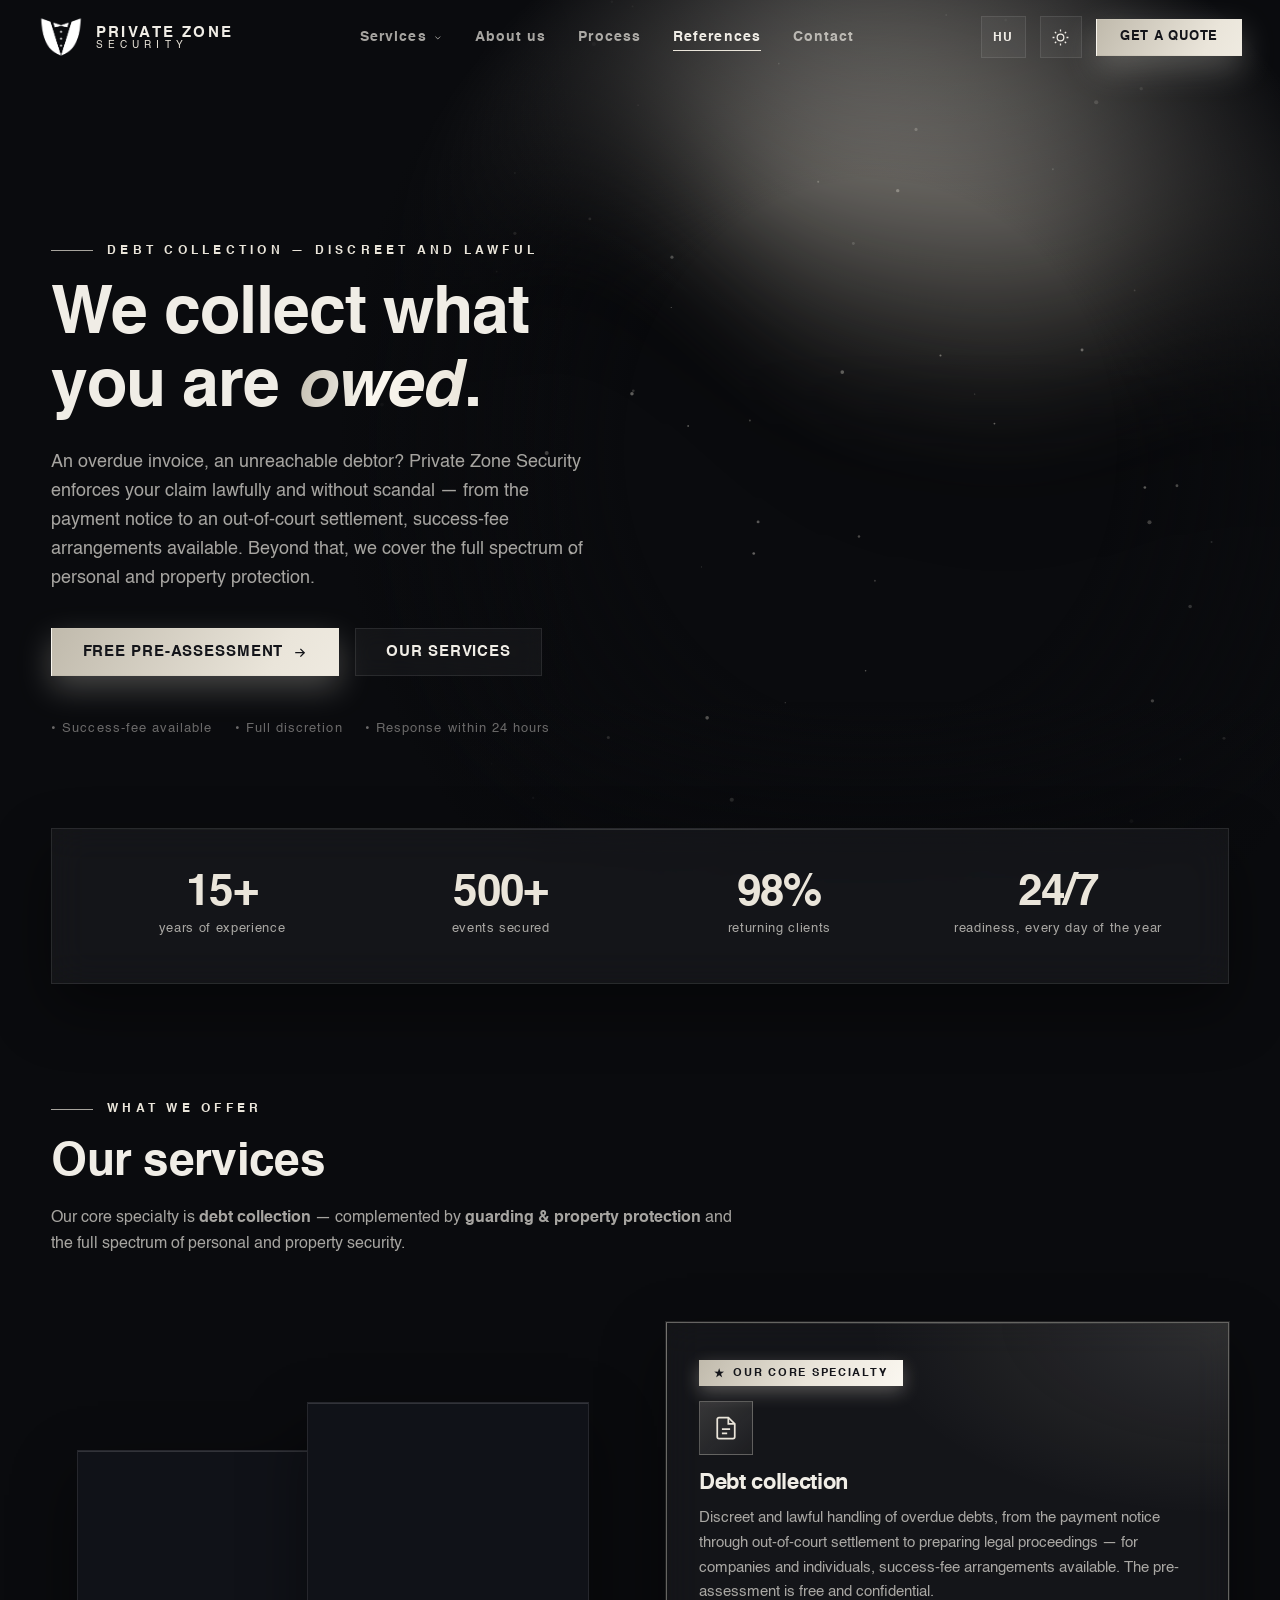
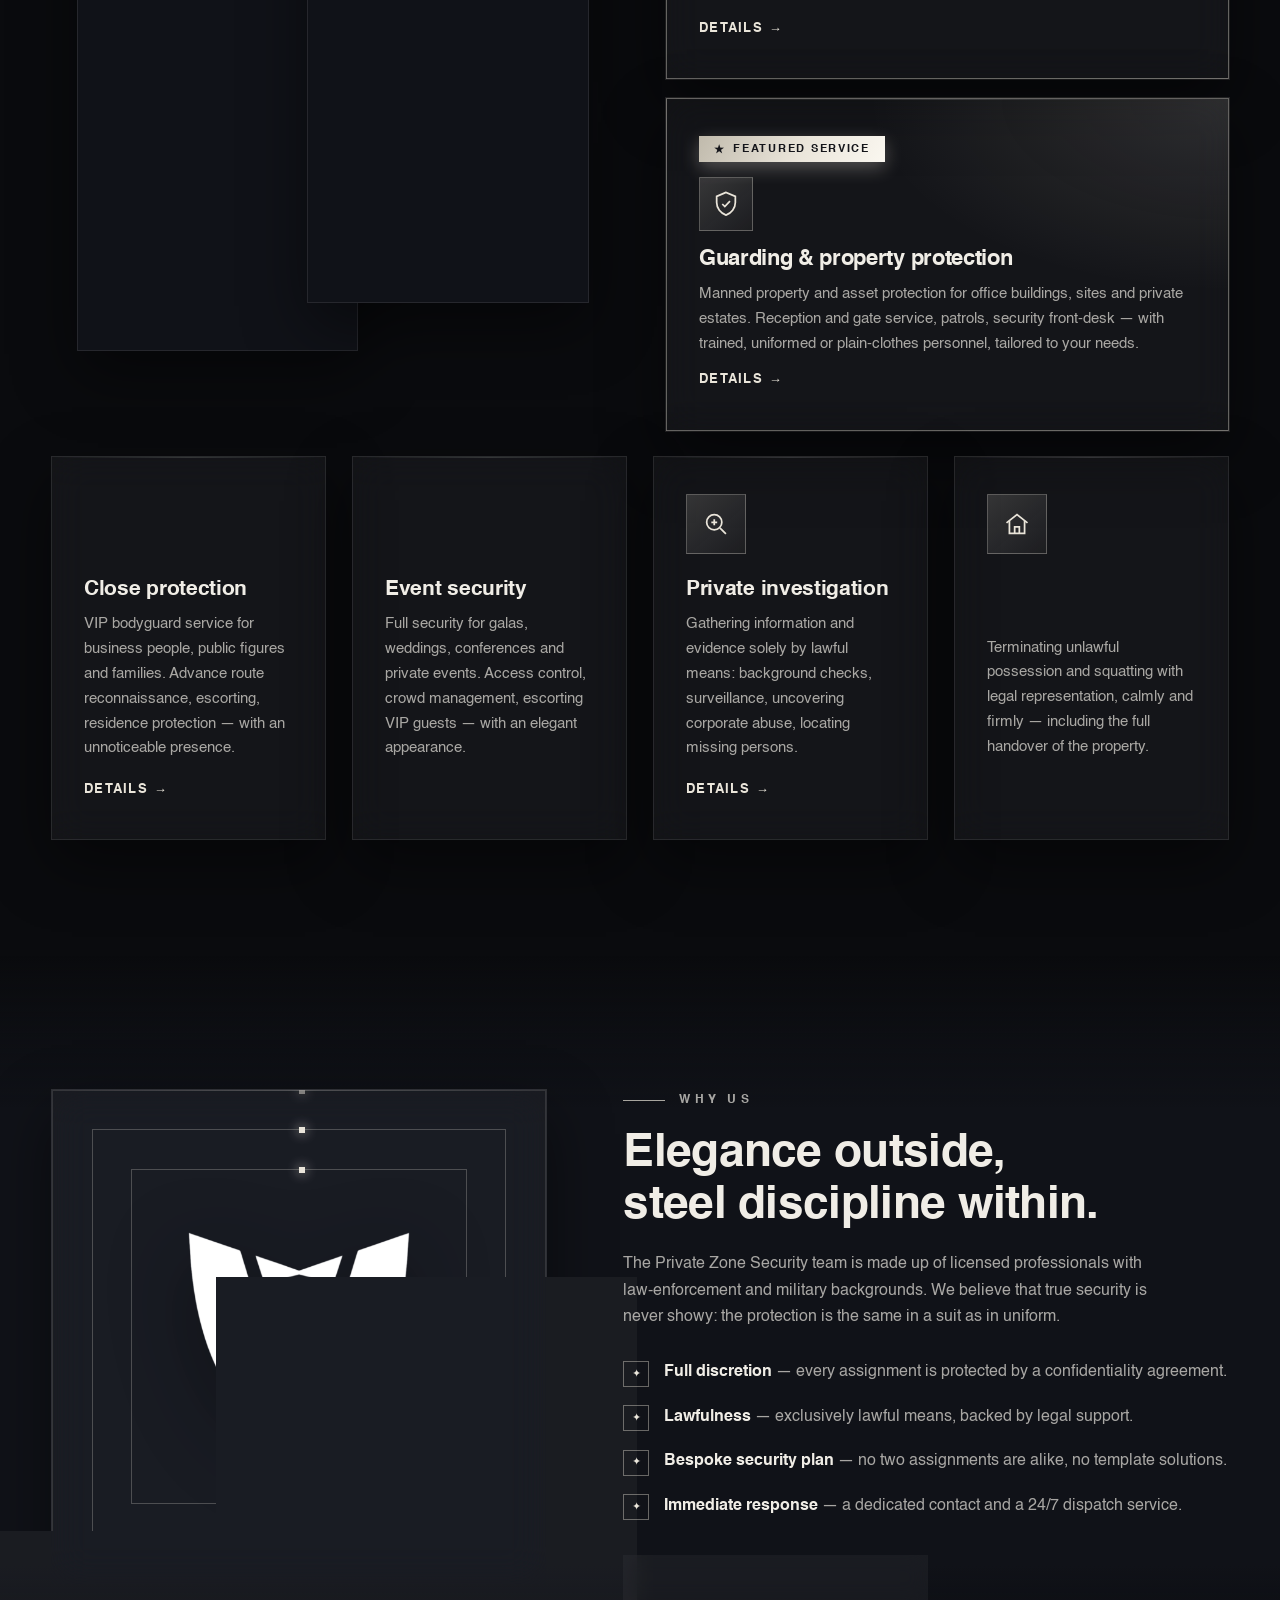
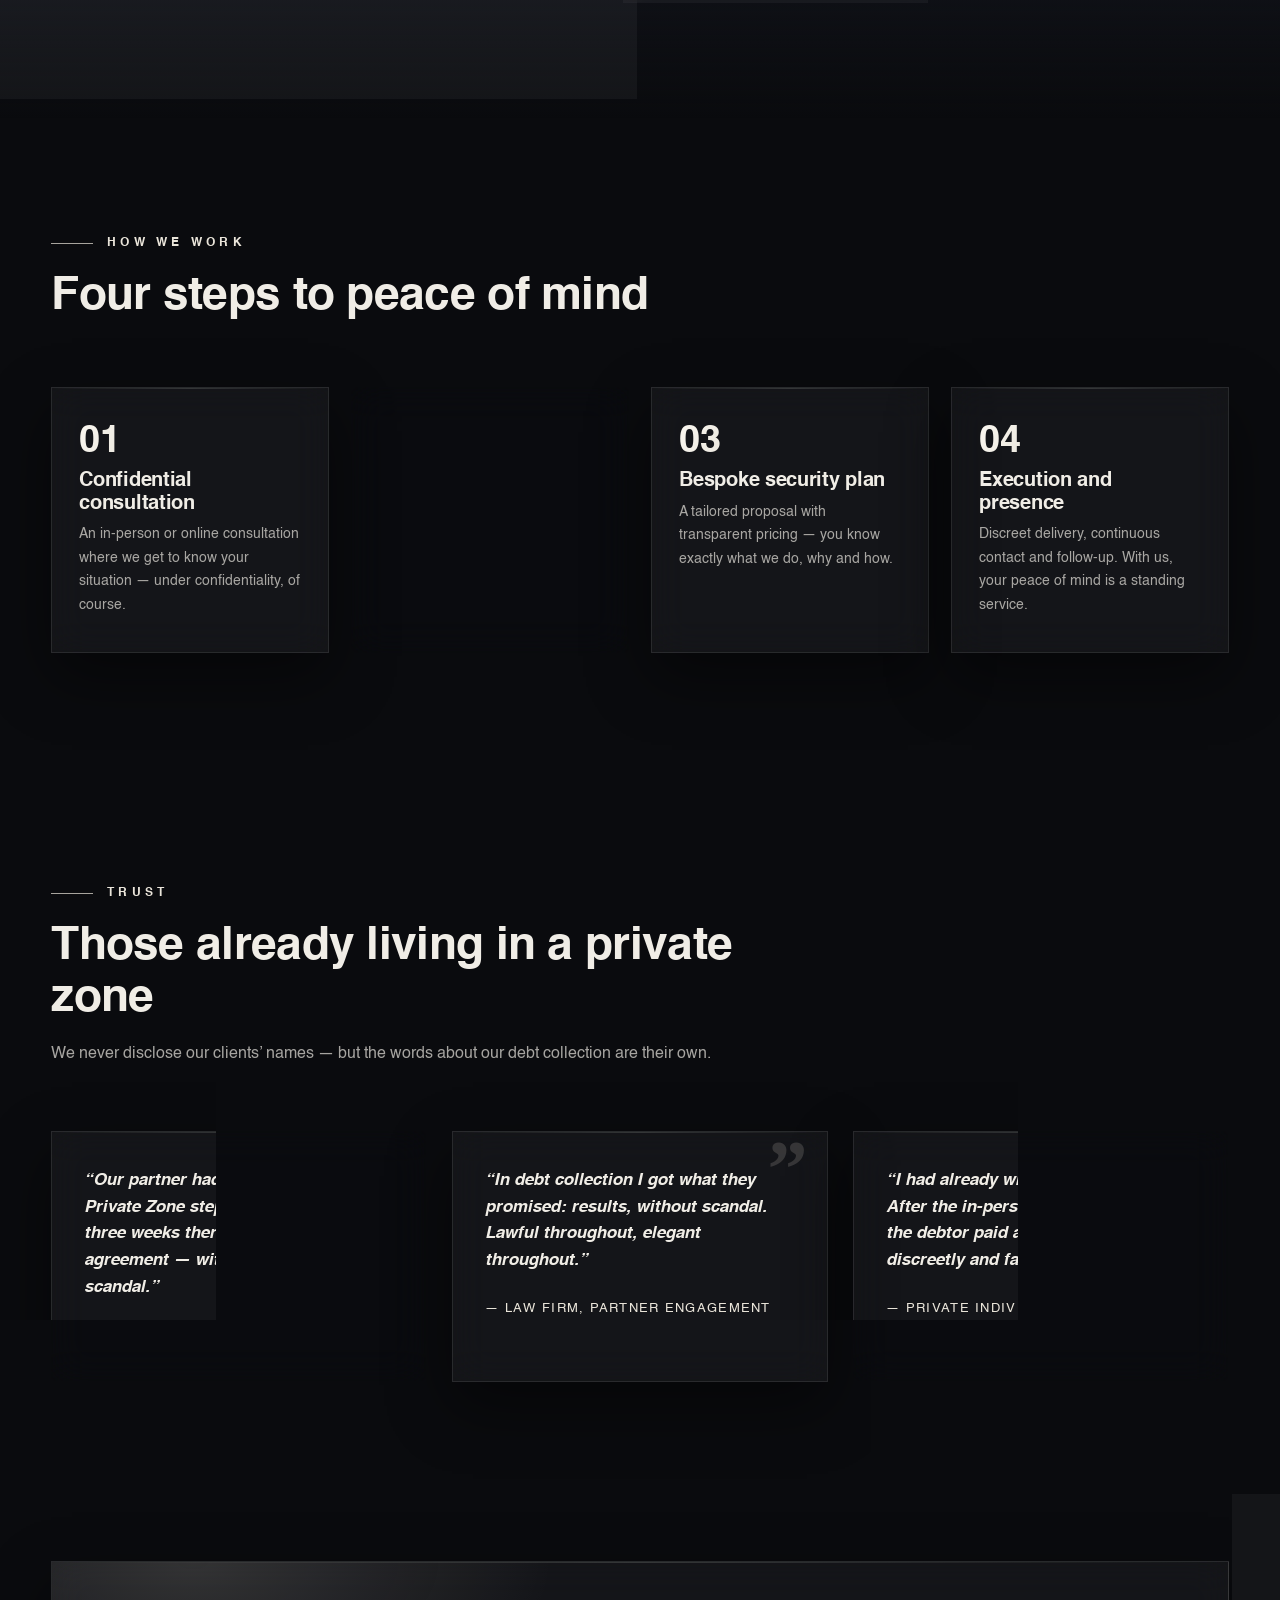
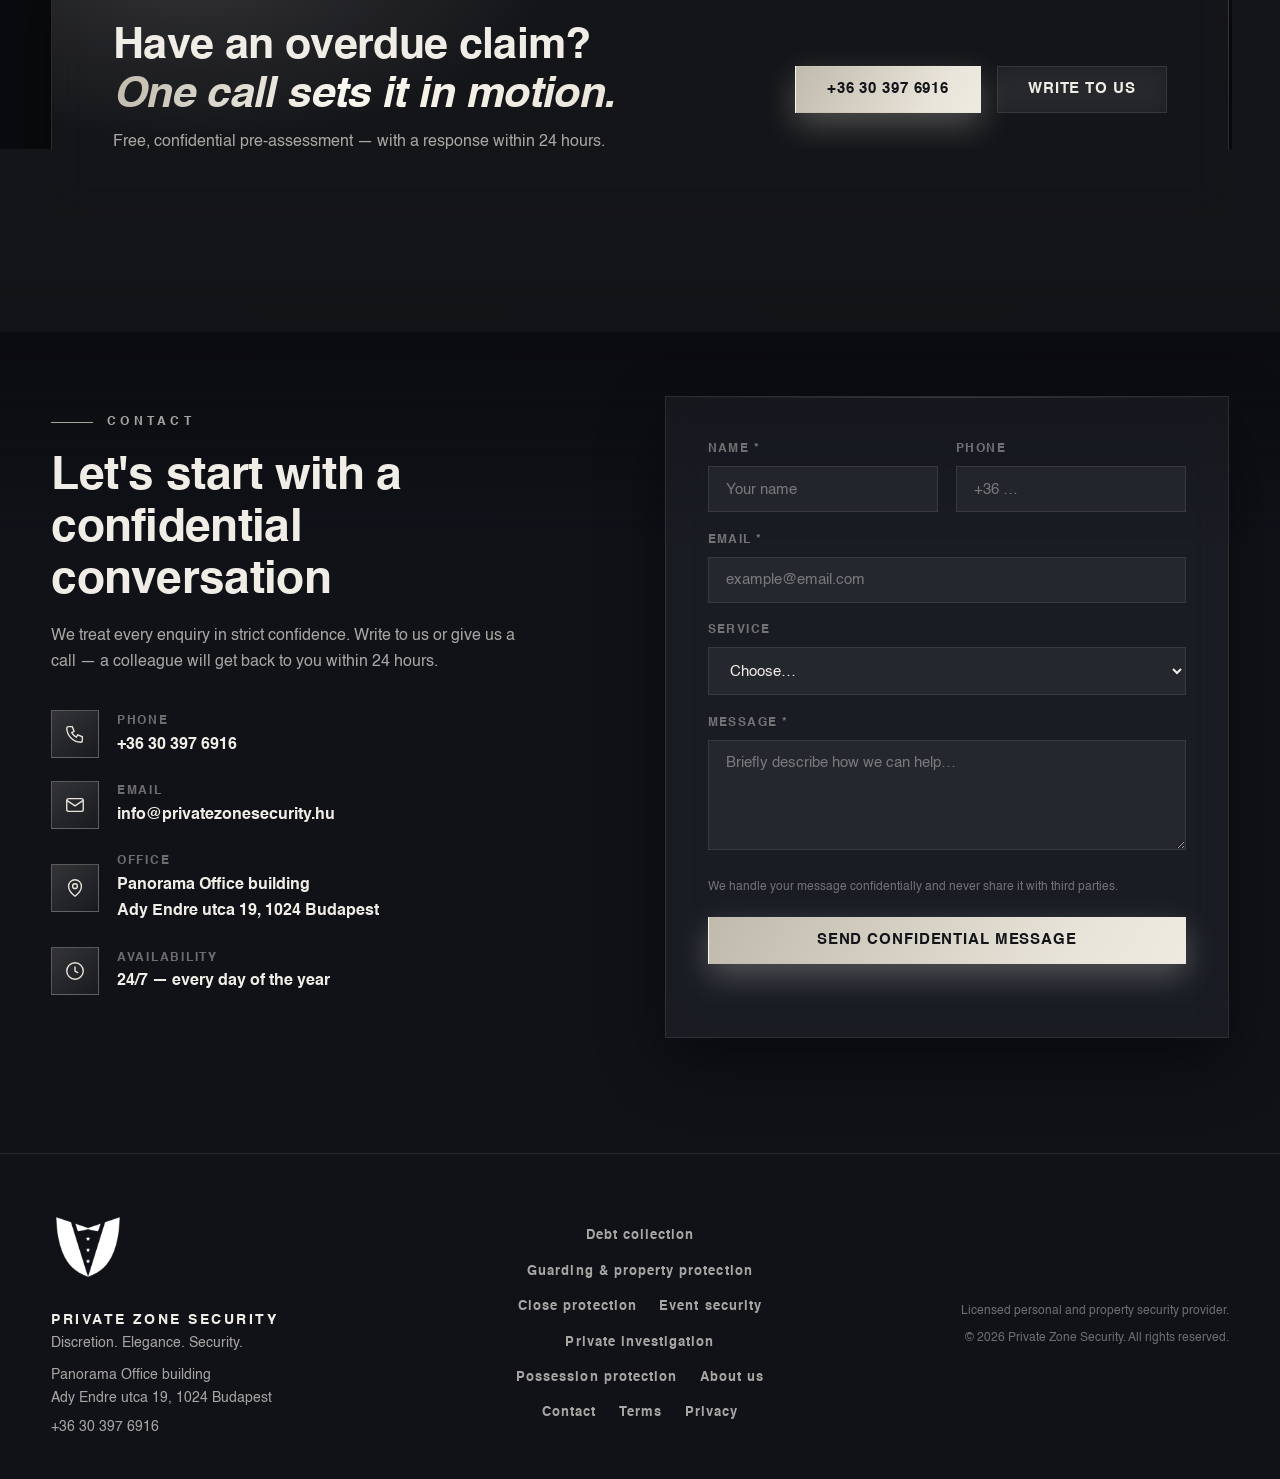
==== commit e678c892: "Teljes kártya kattinthatóság + vélemények a követeléskezelésről - a szolgáltatáskártyák teljes egész" ====
--- a/index.html
+++ b/index.html
@@ -170,7 +170,7 @@
         <!-- Kiemelt szolgáltatások + videók -->
         <div class="featured-layout">
           <div class="featured-cards">
-            <article class="glass card card-featured tilt reveal">
+            <a class="glass card card-featured tilt reveal" href="koveteleskezeles.html" aria-label="Követeléskezelés">
               <span class="badge" data-i18n="badge.primary">Fő szakterületünk</span>
               <div class="card-icon">
                 <svg viewBox="0 0 24 24" fill="none" stroke="currentColor" stroke-width="1.5"><path d="M14 3H6a1.5 1.5 0 0 0-1.5 1.5v15A1.5 1.5 0 0 0 6 21h12a1.5 1.5 0 0 0 1.5-1.5V8.5L14 3Z"/><path d="M14 3v5.5h5.5M8.5 13h7M8.5 16.5h4.5"/></svg>
@@ -179,10 +179,10 @@
               <p data-i18n="services.koveteles.desc">Lejárt tartozások diszkrét és jogszerű kezelése a fizetési felszólítástól a peren
               kívüli megállapodáson át a jogi eljárás előkészítéséig — cégek és magánszemélyek
               részére, akár sikerdíjas konstrukcióban. Az előminősítés ingyenes és bizalmas.</p>
-              <a class="card-link" href="koveteleskezeles.html"><span data-i18n="card.details">Részletek</span> <span>→</span></a>
-            </article>
-
-            <article class="glass card card-featured tilt reveal d1">
+              <span class="card-link"><span data-i18n="card.details">Részletek</span> <span>→</span></span>
+          </a>
+
+            <a class="glass card card-featured tilt reveal d1" href="orzes-vedelem.html" aria-label="Őrzés-védelem">
               <span class="badge" data-i18n="badge.featured">Kiemelt szolgáltatás</span>
               <div class="card-icon">
                 <svg viewBox="0 0 24 24" fill="none" stroke="currentColor" stroke-width="1.5"><path d="M12 2 4 5.5v5.2c0 5 3.4 9.2 8 10.8 4.6-1.6 8-5.8 8-10.8V5.5L12 2Z"/><path d="m8.8 12 2.2 2.2 4.4-4.6"/></svg>
@@ -191,8 +191,8 @@
               <p data-i18n="services.orzes.desc">Élőerős objektum- és vagyonvédelem irodaházak, telephelyek és magánbirtokok
               részére. Portaszolgálat, járőrözés, recepciós biztonsági szolgálat — képzett,
               egyenruhás vagy civil ruhás állománnyal, az Ön igénye szerint.</p>
-              <a class="card-link" href="orzes-vedelem.html"><span data-i18n="card.details">Részletek</span> <span>→</span></a>
-            </article>
+              <span class="card-link"><span data-i18n="card.details">Részletek</span> <span>→</span></span>
+          </a>
           </div>
 
           <div class="featured-videos reveal d1" aria-hidden="true">
@@ -207,45 +207,45 @@
 
         <!-- További szolgáltatások -->
         <div class="cards cards-secondary">
-          <article class="glass card tilt reveal">
+          <a class="glass card tilt reveal" href="szemelyvedelem.html" aria-label="Személyvédelem">
             <div class="card-icon">
               <svg viewBox="0 0 24 24" fill="none" stroke="currentColor" stroke-width="1.5"><circle cx="12" cy="7.5" r="3.5"/><path d="M5 21c.6-4 3.4-6.5 7-6.5s6.4 2.5 7 6.5"/><path d="M17.5 3.5 19 5l2.5-2.5"/></svg>
             </div>
             <h3 data-i18n="svc.szemely">Személyvédelem</h3>
             <p data-i18n="services.szemely.desc">VIP testőrszolgálat üzletembereknek, közszereplőknek és családoknak.
             Előzetes útvonal-felderítés, kísérés, rezidenciavédelem — észrevétlen jelenléttel.</p>
-            <a class="card-link" href="szemelyvedelem.html"><span data-i18n="card.details">Részletek</span> <span>→</span></a>
-          </article>
-
-          <article class="glass card tilt reveal d1">
+            <span class="card-link"><span data-i18n="card.details">Részletek</span> <span>→</span></span>
+          </a>
+
+          <a class="glass card tilt reveal d1" href="rendezvenybiztositas.html" aria-label="Rendezvénybiztosítás">
             <div class="card-icon">
               <svg viewBox="0 0 24 24" fill="none" stroke="currentColor" stroke-width="1.5"><rect x="3" y="5" width="18" height="16" rx="2"/><path d="M3 9.5h18M8 3v4M16 3v4M8.5 14.5h2.5M13 14.5h2.5M8.5 17.5h2.5"/></svg>
             </div>
             <h3 data-i18n="svc.rendezveny">Rendezvénybiztosítás</h3>
             <p data-i18n="services.rendezveny.desc">Gálák, esküvők, konferenciák és zártkörű események teljes körű biztosítása.
             Beléptetés, tömegirányítás, VIP-vendégek kísérése — elegáns megjelenéssel.</p>
-            <a class="card-link" href="rendezvenybiztositas.html"><span data-i18n="card.details">Részletek</span> <span>→</span></a>
-          </article>
-
-          <article class="glass card tilt reveal d2">
+            <span class="card-link"><span data-i18n="card.details">Részletek</span> <span>→</span></span>
+          </a>
+
+          <a class="glass card tilt reveal d2" href="magannyomozas.html" aria-label="Magánnyomozás">
             <div class="card-icon">
               <svg viewBox="0 0 24 24" fill="none" stroke="currentColor" stroke-width="1.5"><circle cx="10.5" cy="10.5" r="6.5"/><path d="m15.5 15.5 5 5"/><path d="M8 10.5h5M10.5 8v5"/></svg>
             </div>
             <h3 data-i18n="svc.magannyomozas">Magánnyomozás</h3>
             <p data-i18n="services.magannyomozas.desc">Információ- és bizonyítékgyűjtés kizárólag törvényes eszközökkel:
             háttérellenőrzés, megfigyelés, céges visszaélések feltárása, eltűnt személyek felkutatása.</p>
-            <a class="card-link" href="magannyomozas.html"><span data-i18n="card.details">Részletek</span> <span>→</span></a>
-          </article>
-
-          <article class="glass card tilt reveal d3">
+            <span class="card-link"><span data-i18n="card.details">Részletek</span> <span>→</span></span>
+          </a>
+
+          <a class="glass card tilt reveal d3" href="birtokvedelem.html" aria-label="Birtokvédelem">
             <div class="card-icon">
               <svg viewBox="0 0 24 24" fill="none" stroke="currentColor" stroke-width="1.5"><path d="m3 11 9-7 9 7"/><path d="M5.5 9.5V20h13V9.5"/><path d="M10 20v-5.5h4V20"/></svg>
             </div>
             <h3 data-i18n="svc.birtok">Birtokvédelem</h3>
             <p data-i18n="services.birtok.desc">Jogellenes birtoklás és önkényes lakásfoglalás megszüntetése jogi képviselettel,
             higgadtan és határozottan — az ingatlan átadás-átvételének teljes lebonyolításával.</p>
-            <a class="card-link" href="birtokvedelem.html"><span data-i18n="card.details">Részletek</span> <span>→</span></a>
-          </article>
+            <span class="card-link"><span data-i18n="card.details">Részletek</span> <span>→</span></span>
+          </a>
         </div>
       </div>
     </section>
@@ -321,14 +321,14 @@
         <header class="section-head reveal">
           <p class="overline" data-i18n="refs.overline">Bizalom</p>
           <h2 data-i18n="refs.title">Akik már privát zónában élnek</h2>
-          <p class="section-sub" data-i18n="refs.sub">Ügyfeleink nevét soha nem adjuk ki — a szavaikat ők adták.</p>
+          <p class="section-sub" data-i18n="refs.sub">Ügyfeleink nevét soha nem adjuk ki — de a követeléskezelésről szóló szavaikat ők adták.</p>
         </header>
 
         <div class="quotes">
           <blockquote class="glass quote reveal">
-            <p data-i18n="refs.q1">„Három éve biztosítják a rendezvényeinket. A vendégeink csak annyit érzékelnek,
-            hogy minden zökkenőmentes — pontosan ez a cél.”</p>
-            <footer data-i18n="refs.q1.f">— Rendezvényszervező iroda, Budapest</footer>
+            <p data-i18n="refs.q1">„Hónapokig nem fizetett a partnerünk. A Private Zone bekapcsolódott, és három héten
+            belül megszületett a részletfizetési megállapodás — per és botrány nélkül.”</p>
+            <footer data-i18n="refs.q1.f">— Építőipari kft., Budapest</footer>
           </blockquote>
           <blockquote class="glass quote reveal d1">
             <p data-i18n="refs.q2">„A követeléskezelésben azt kaptam, amit ígértek: eredményt, botrány nélkül.
@@ -336,9 +336,9 @@
             <footer data-i18n="refs.q2.f">— Ügyvédi iroda, partneri megbízás</footer>
           </blockquote>
           <blockquote class="glass quote reveal d2">
-            <p data-i18n="refs.q3">„A családom védelmét bíztam rájuk. Észre sem vesszük, hogy ott vannak —
-            de tudjuk, hogy mindig ott vannak.”</p>
-            <footer data-i18n="refs.q3.f">— Magánszemély, kiemelt védelem</footer>
+            <p data-i18n="refs.q3">„Már lemondtam a pénzről. A személyes, helyszíni egyeztetés után az adós mégis
+            fizetett — diszkréten, korrektül intézték.”</p>
+            <footer data-i18n="refs.q3.f">— Magánszemély, kölcsönkövetelés</footer>
           </blockquote>
         </div>
       </div>
--- a/css/style.css
+++ b/css/style.css
@@ -549,15 +549,18 @@
 .card-icon svg { width: 28px; height: 28px; }
 .card h3 { margin-bottom: .7rem; transform: translateZ(24px); }
 .card p { color: var(--ink-soft); font-size: .94rem; transform: translateZ(16px); }
+/* a szolgáltatáskártyák teljes egészében linkek (a.card) — nincs aláhúzás,
+   a szöveg öröklődik, csak a "Részletek" jelző arany */
+a.card { text-decoration: none; color: inherit; display: block; cursor: pointer; }
 .card-link {
   display: inline-flex; align-items: center; gap: .4rem;
   margin-top: 1.3rem;
   font: 700 .8rem var(--font-body); letter-spacing: .1em; text-transform: uppercase;
-  color: var(--gold); text-decoration: none;
+  color: var(--gold);
   transform: translateZ(20px);
 }
 .card-link span { transition: transform .3s var(--ease); }
-.card-link:hover span { transform: translateX(5px); }
+.card:hover .card-link span { transform: translateX(5px); }
 
 /* ── Rólunk ─────────────────────────────────────────────────── */
 .about { background: linear-gradient(180deg, transparent, var(--bg-2) 20%, var(--bg-2) 80%, transparent); }
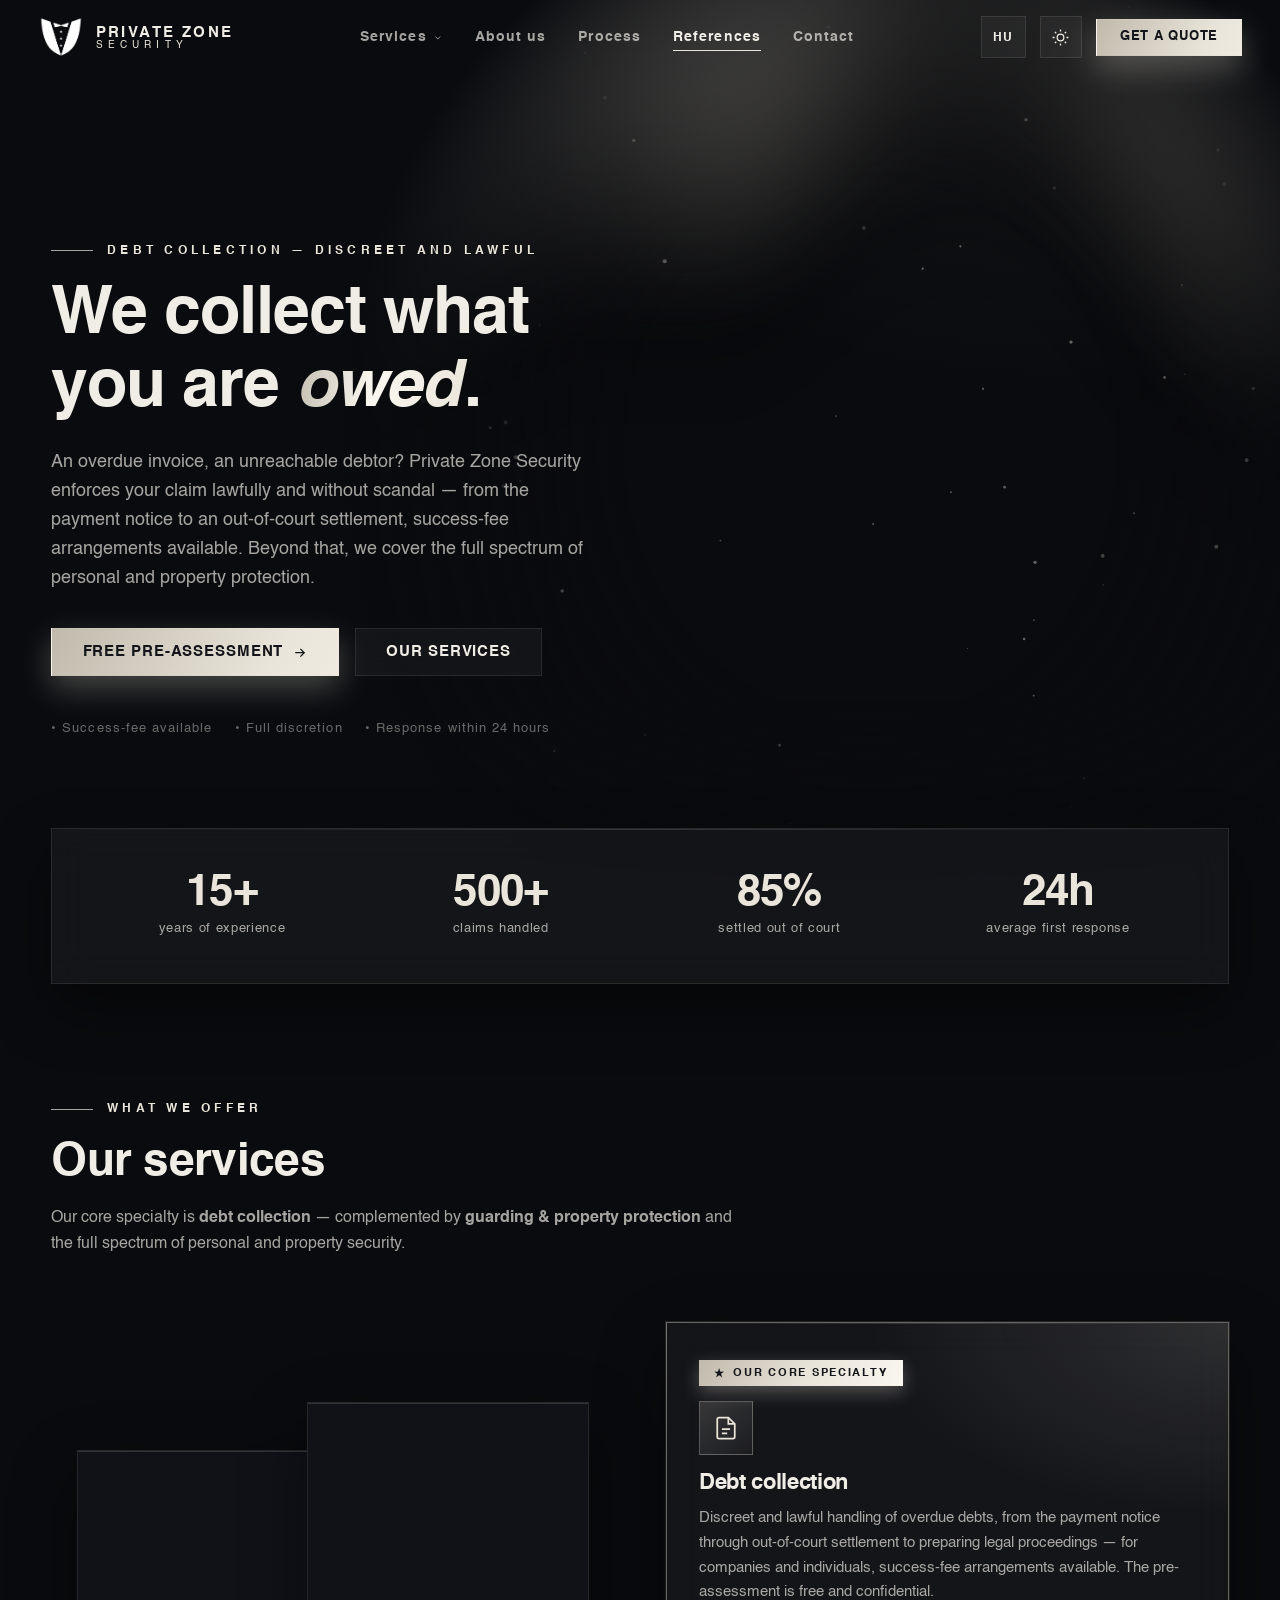
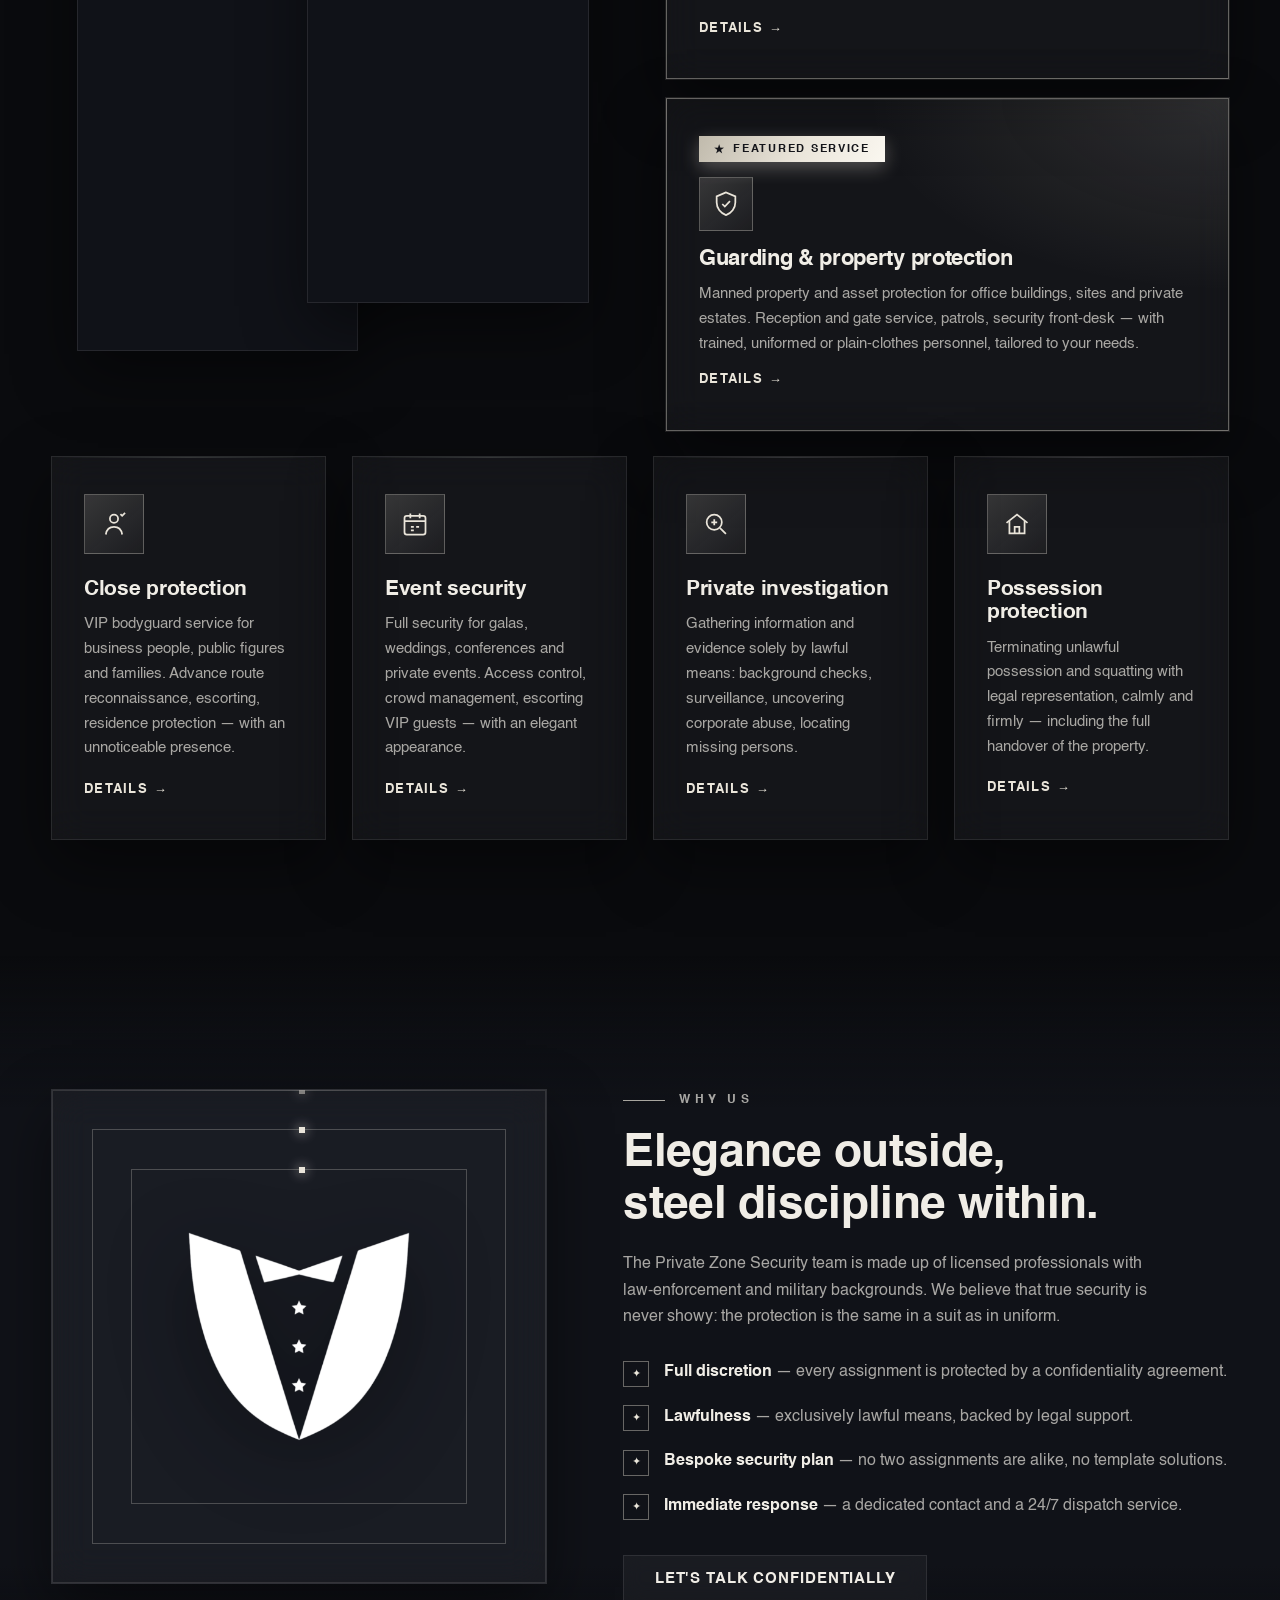
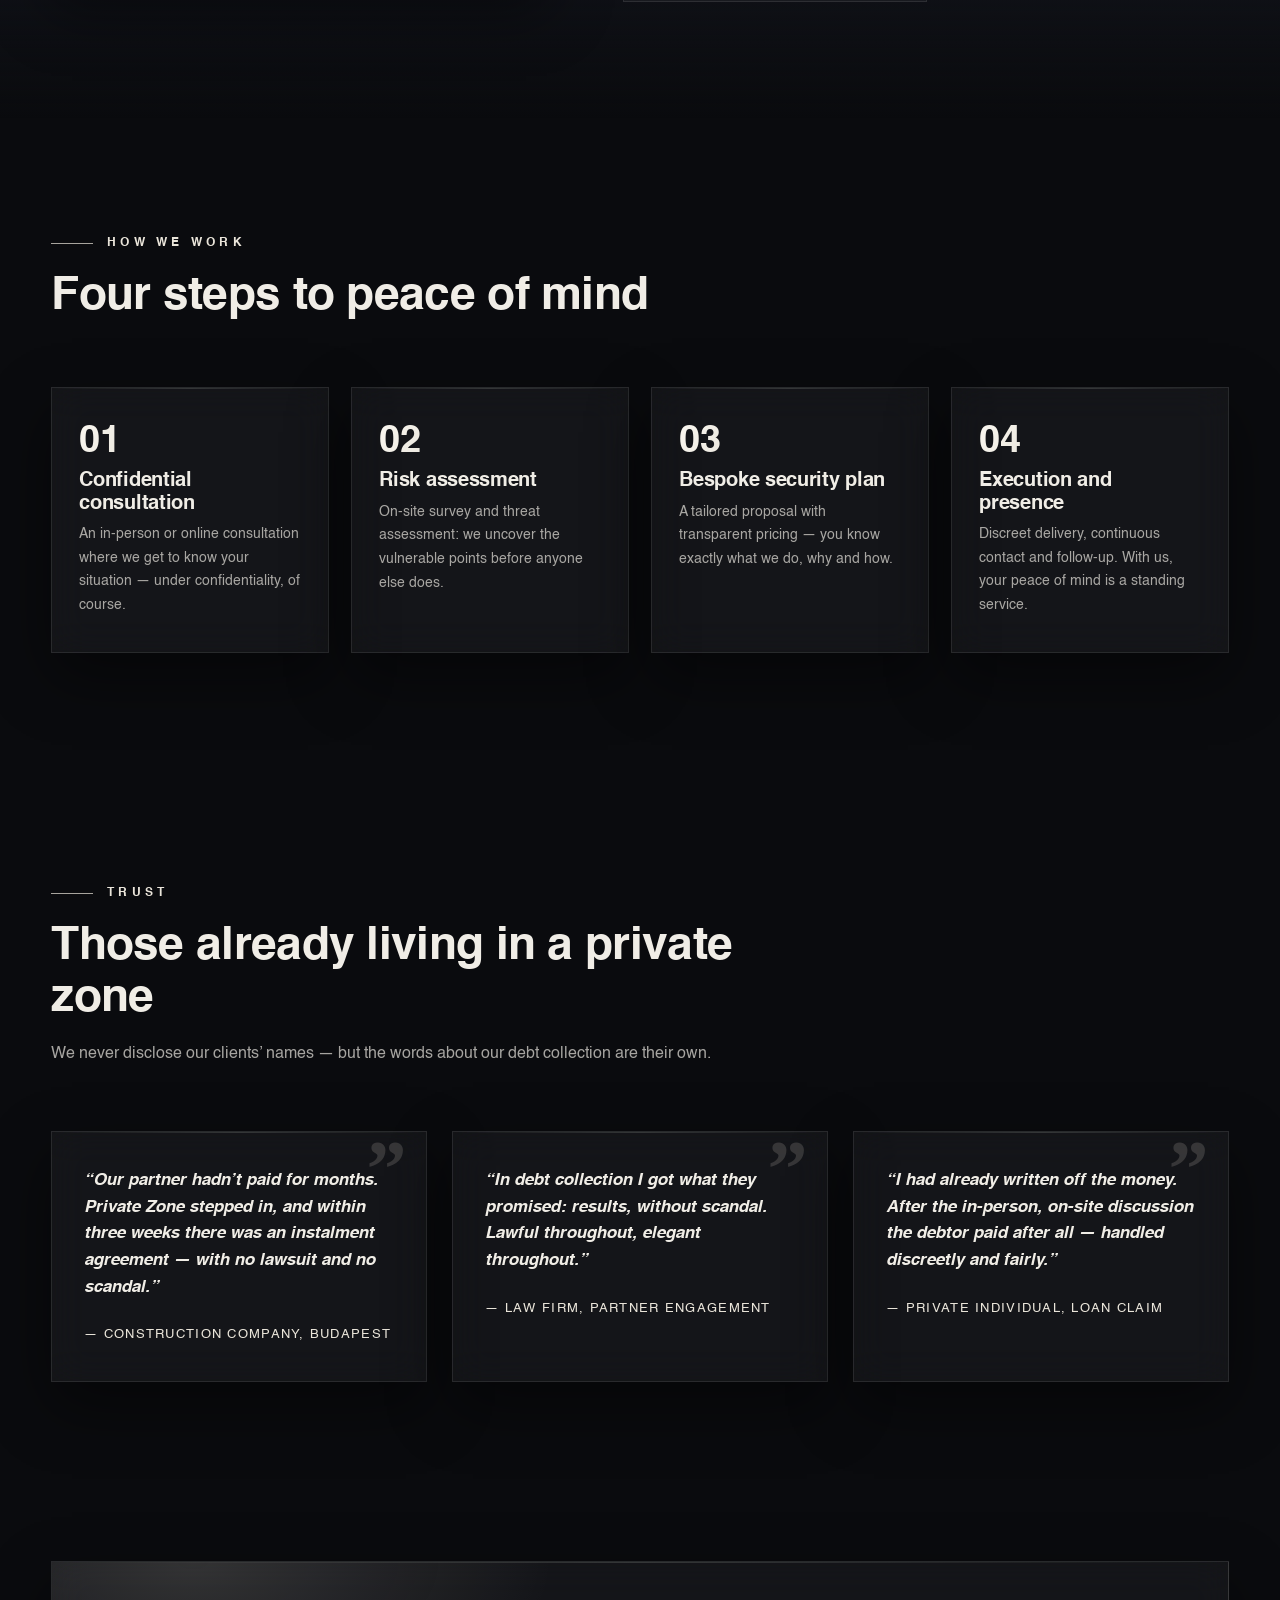
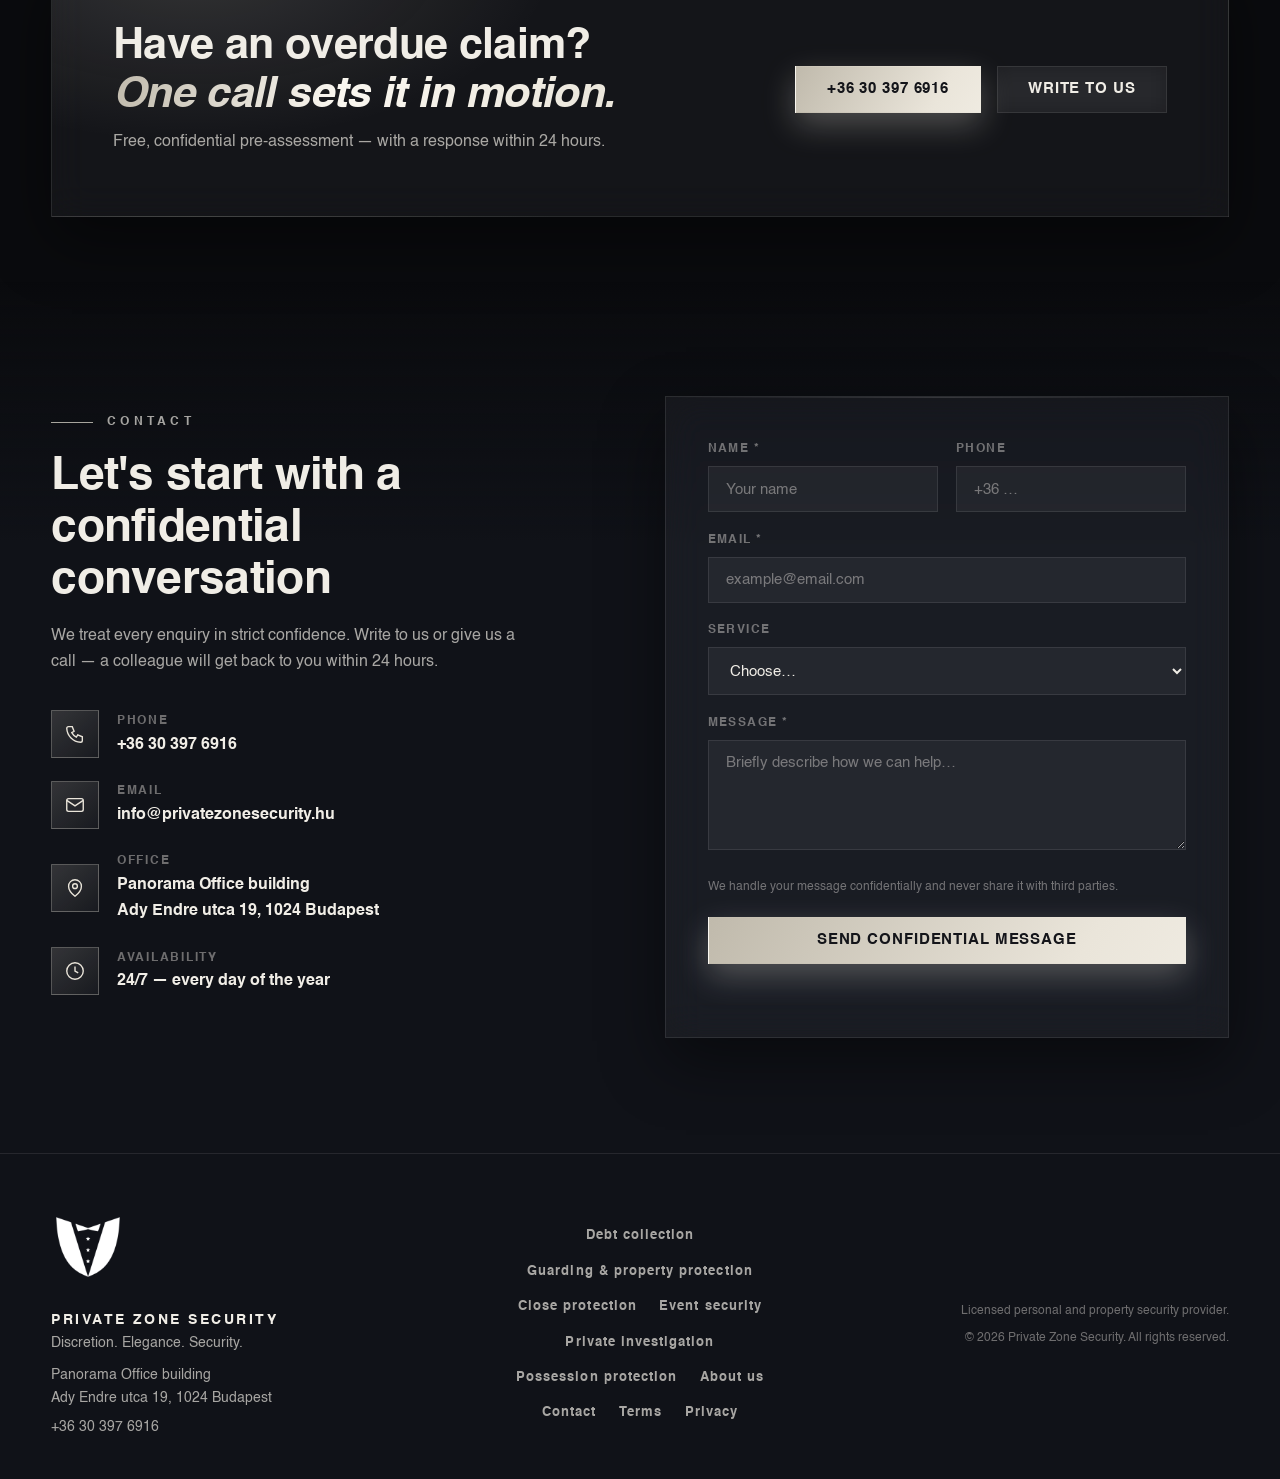
==== commit d718f7fd: "Hero alatti statisztikák a követeléskezeléshez igazítva - 500+ kezelt követelés (rendezvény helyett)" ====
--- a/index.html
+++ b/index.html
@@ -142,15 +142,15 @@
           </div>
           <div class="stat">
             <span class="stat-num" data-count="500" data-suffix="+">0</span>
-            <span class="stat-label" data-i18n="stats.events">biztosított rendezvény</span>
+            <span class="stat-label" data-i18n="stats.events">kezelt követelés</span>
           </div>
           <div class="stat">
-            <span class="stat-num" data-count="98" data-suffix="%">0</span>
-            <span class="stat-label" data-i18n="stats.returning">visszatérő ügyfél</span>
+            <span class="stat-num" data-count="85" data-suffix="%">0</span>
+            <span class="stat-label" data-i18n="stats.returning">peren kívül rendezve</span>
           </div>
           <div class="stat">
-            <span class="stat-num stat-static">24/7</span>
-            <span class="stat-label" data-i18n="stats.ready">készenlét, az év minden napján</span>
+            <span class="stat-num stat-static" data-i18n="stats.static4">24 ó</span>
+            <span class="stat-label" data-i18n="stats.ready">átlagos első visszajelzés</span>
           </div>
         </div>
       </div>
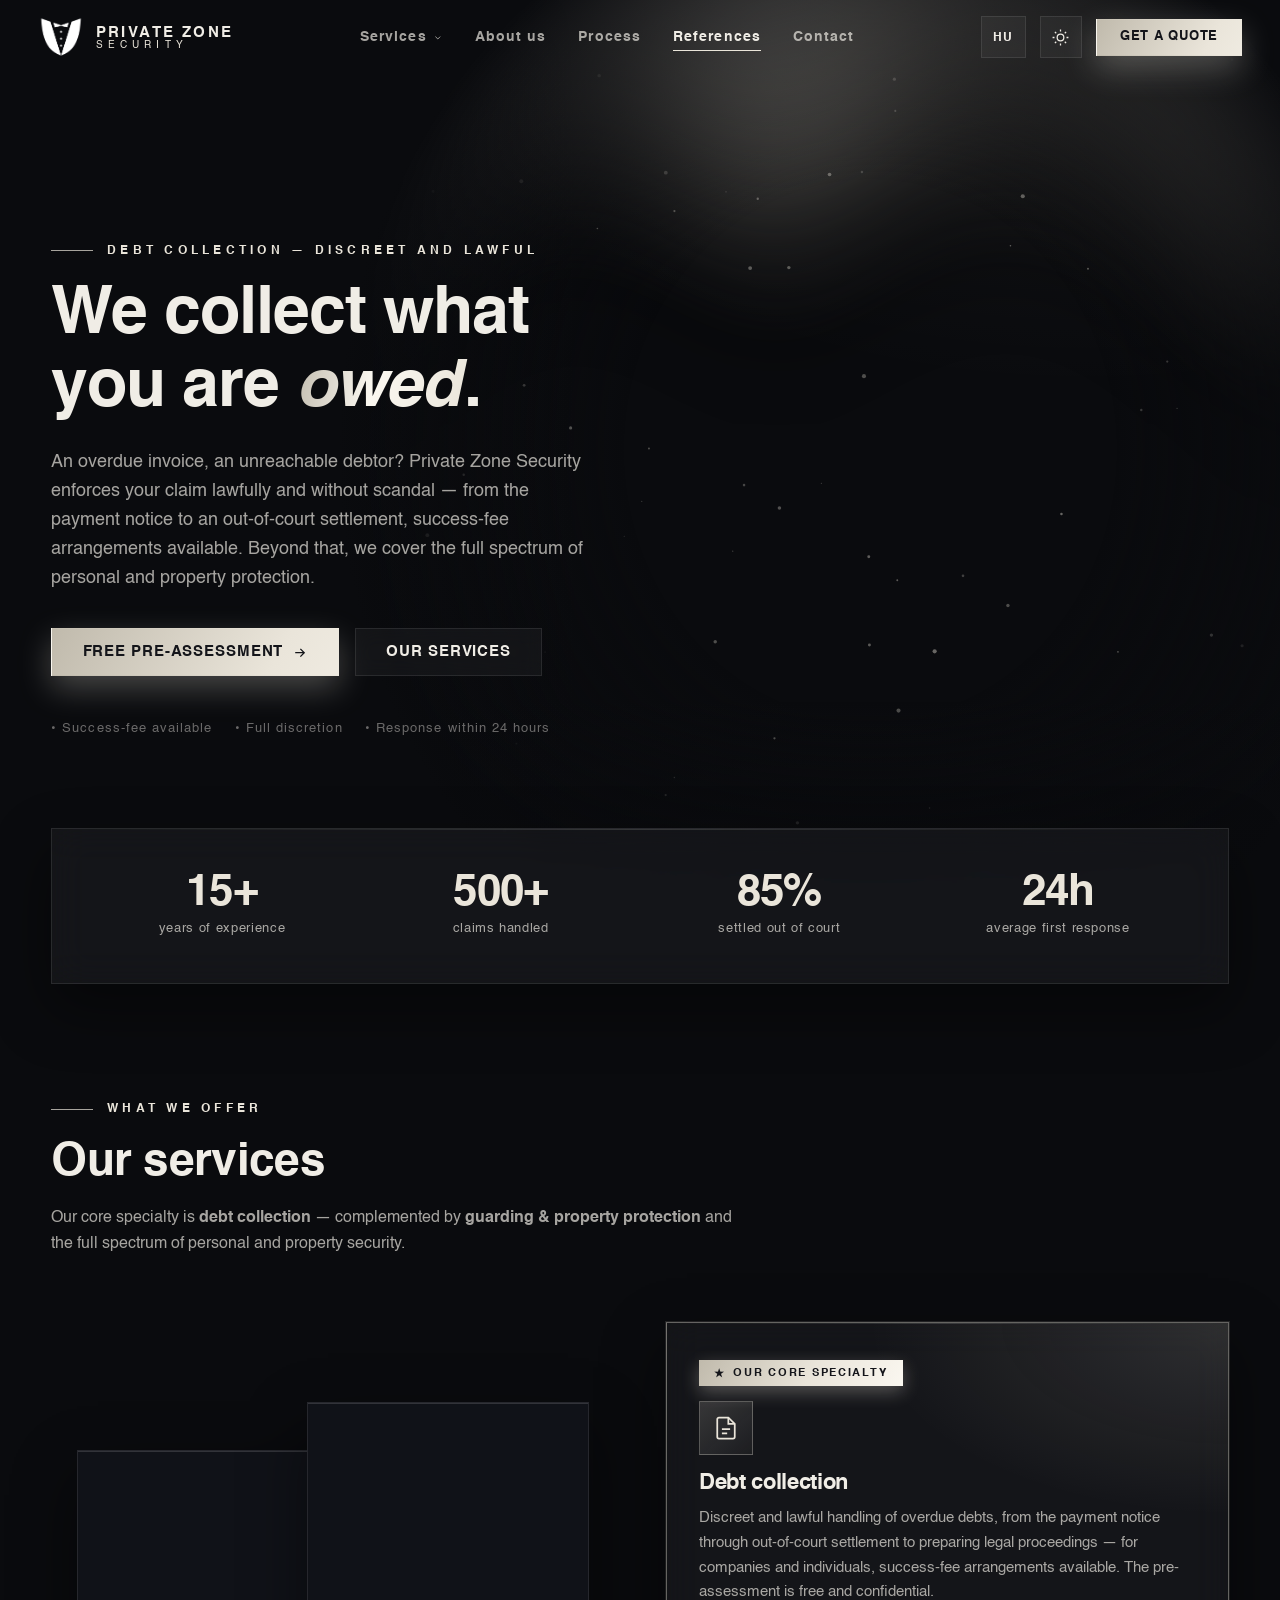
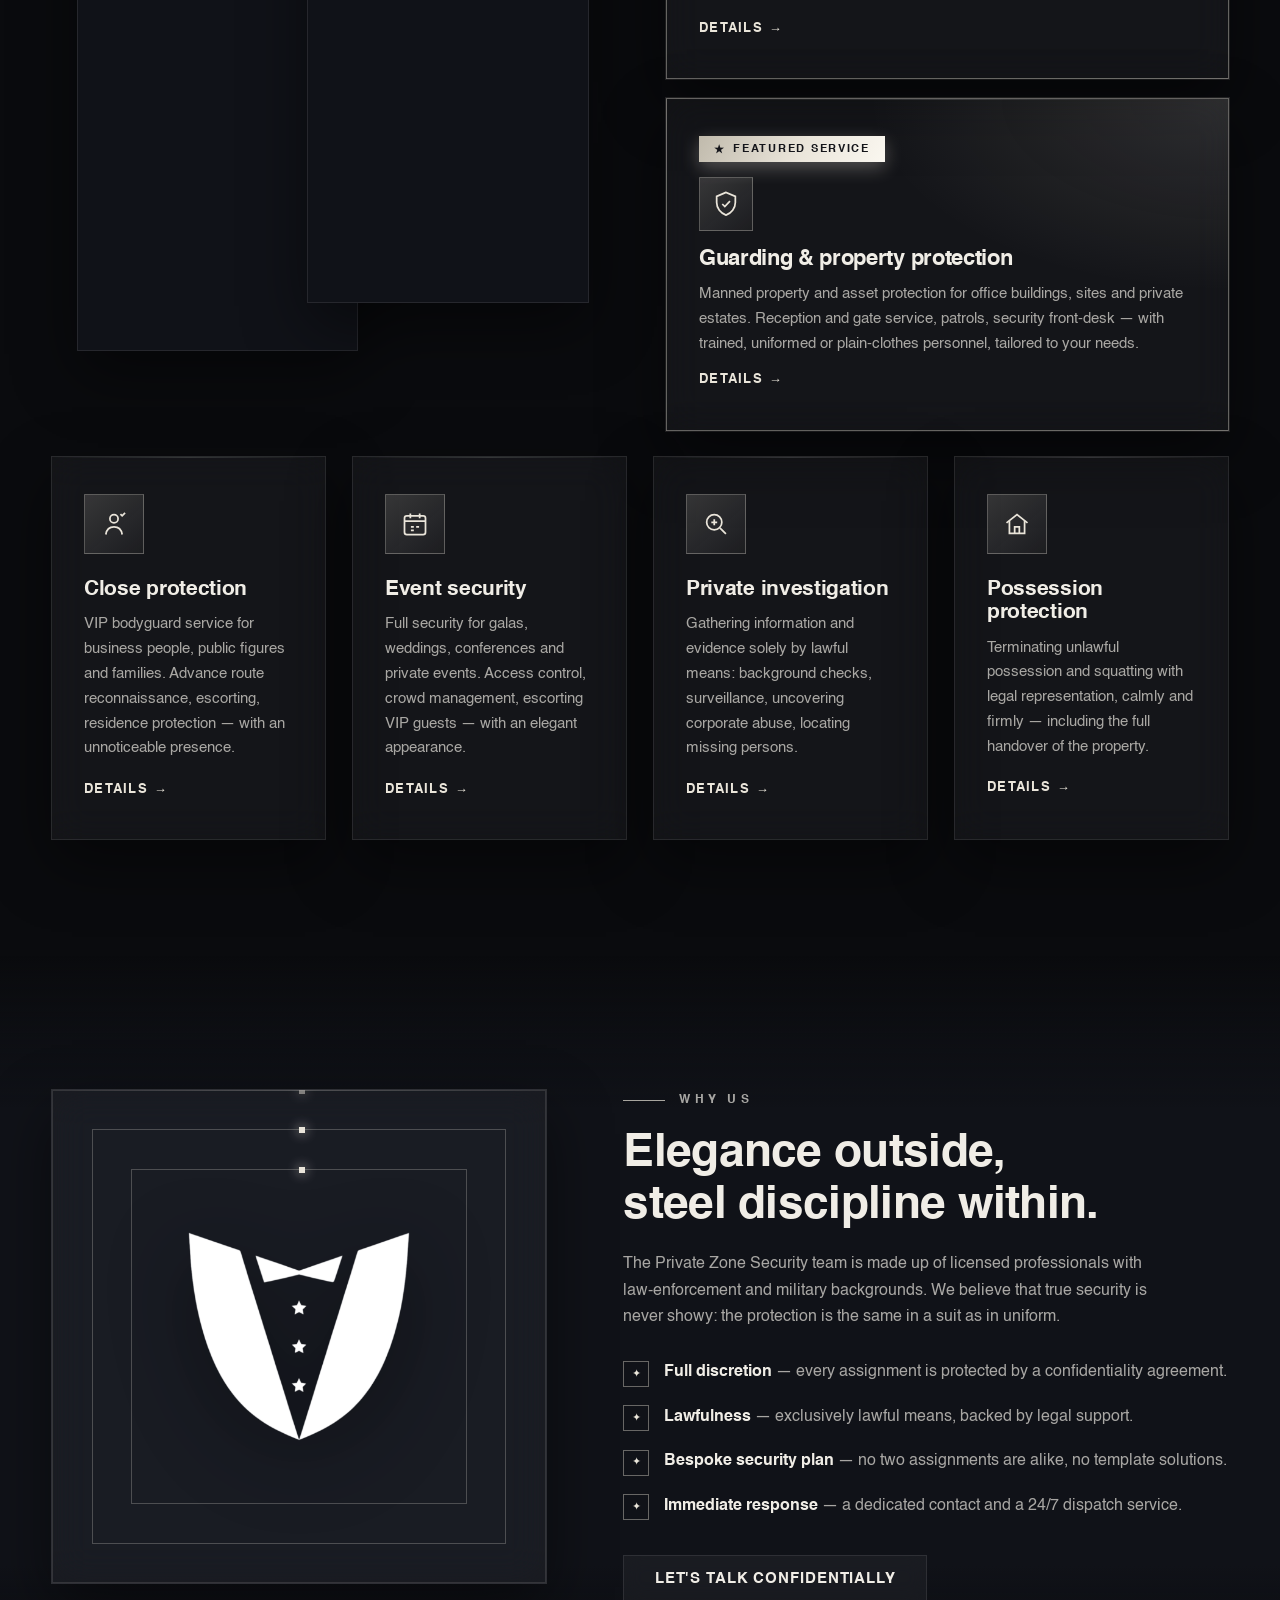
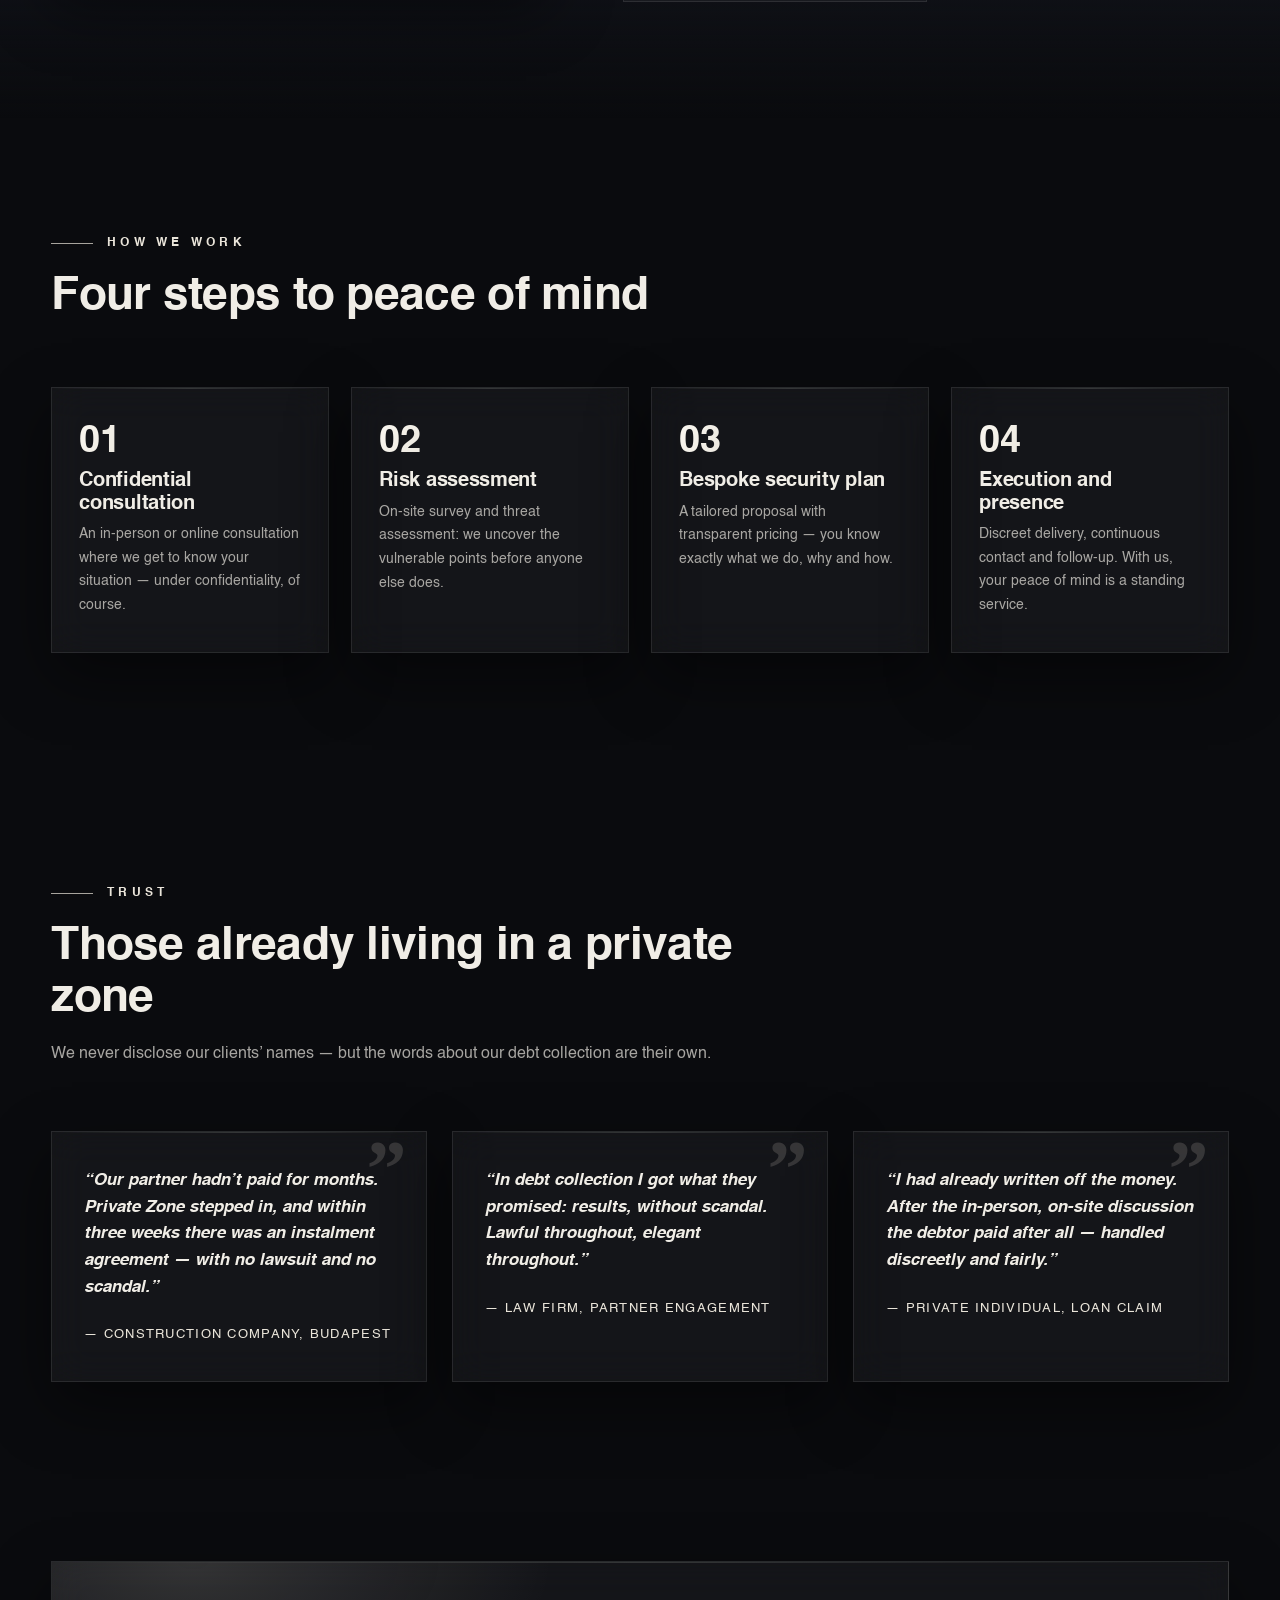
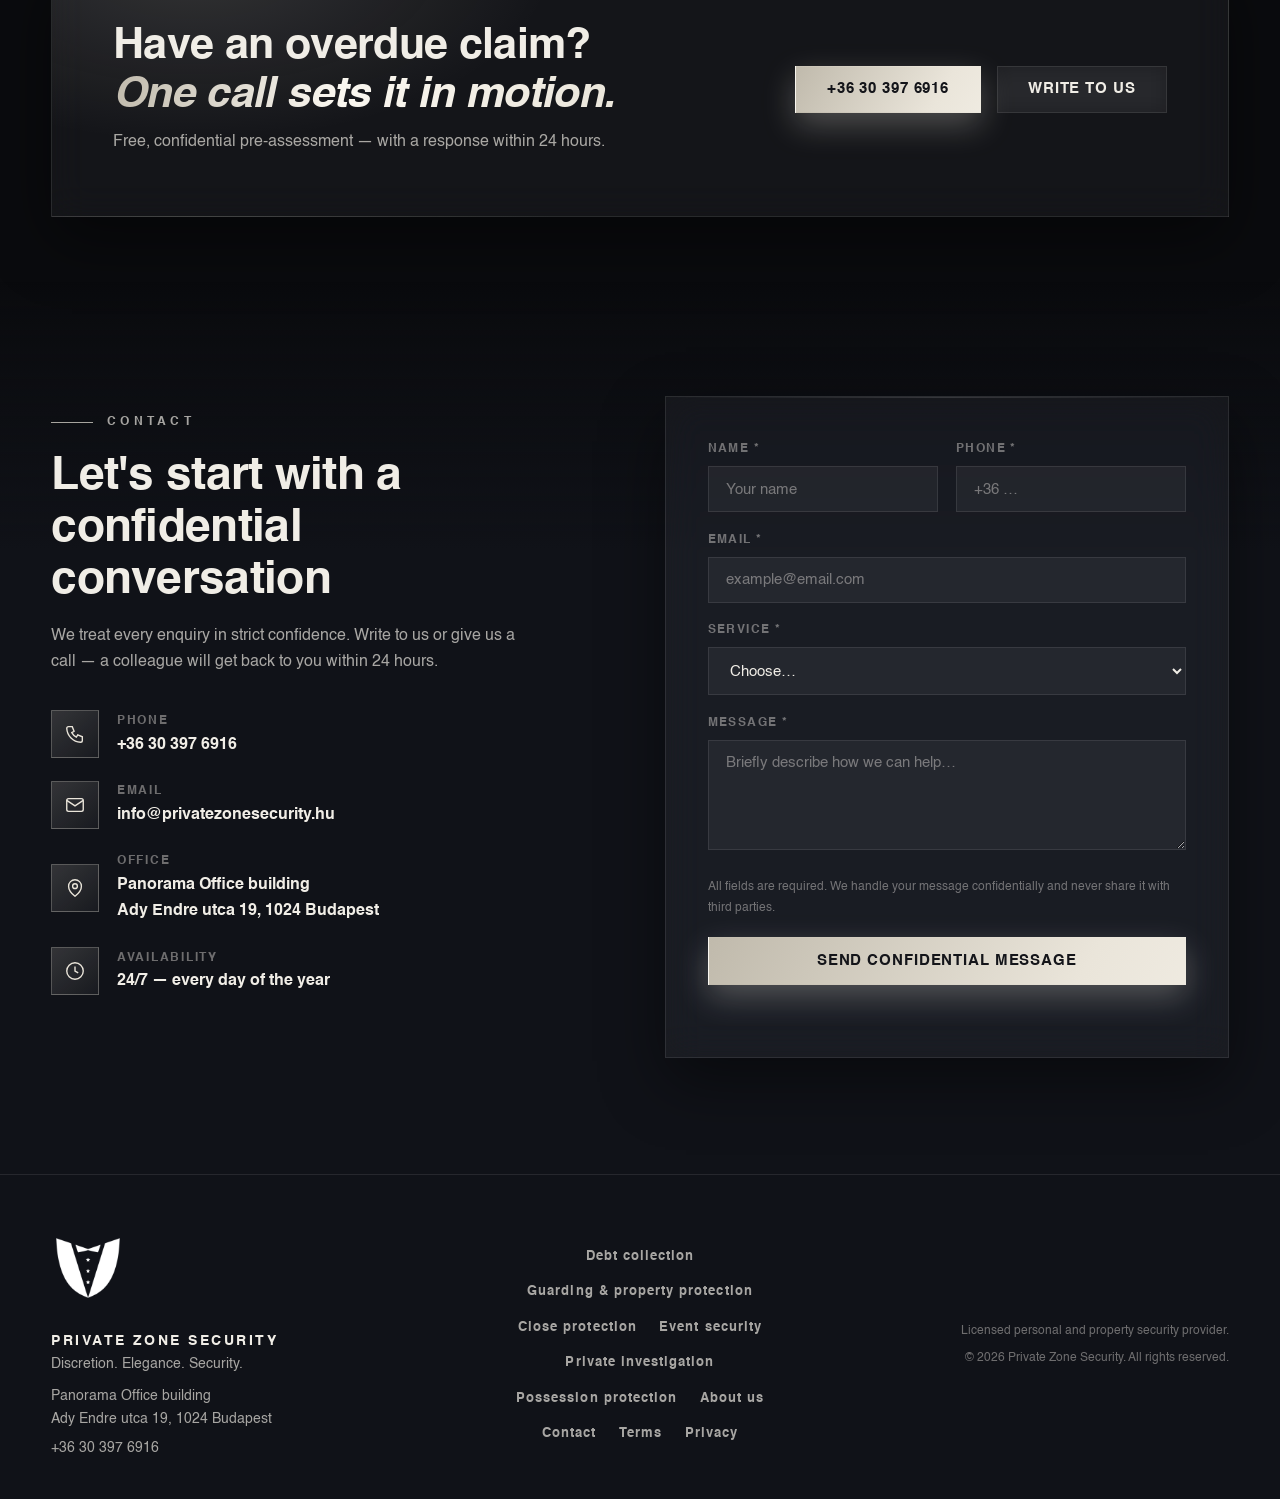
==== commit 34a5e4a6: "Require all contact fields, add validation and anti-spam protections Make every contact form field m" ====
--- a/index.html
+++ b/index.html
@@ -393,20 +393,20 @@
           <div class="form-row">
             <div class="field">
               <label for="fName" data-i18n="form.name">Név *</label>
-              <input id="fName" name="name" type="text" required autocomplete="name" placeholder="Az Ön neve" data-i18n="form.name_ph" data-i18n-attr="placeholder">
+              <input id="fName" name="name" type="text" required minlength="2" maxlength="80" autocomplete="name" placeholder="Az Ön neve" data-i18n="form.name_ph" data-i18n-attr="placeholder">
             </div>
             <div class="field">
-              <label for="fPhone" data-i18n="form.phone">Telefon</label>
-              <input id="fPhone" name="phone" type="tel" autocomplete="tel" placeholder="+36 …">
+              <label for="fPhone" data-i18n="form.phone">Telefon *</label>
+              <input id="fPhone" name="phone" type="tel" required inputmode="tel" pattern="[0-9+()/ .\-]{6,20}" minlength="6" maxlength="30" autocomplete="tel" placeholder="+36 …">
             </div>
           </div>
           <div class="field">
             <label for="fEmail" data-i18n="form.email">E-mail *</label>
-            <input id="fEmail" name="email" type="email" required autocomplete="email" placeholder="pelda@email.hu" data-i18n="form.email_ph" data-i18n-attr="placeholder">
+            <input id="fEmail" name="email" type="email" required maxlength="120" autocomplete="email" placeholder="pelda@email.hu" data-i18n="form.email_ph" data-i18n-attr="placeholder">
           </div>
           <div class="field">
-            <label for="fService" data-i18n="form.service">Szolgáltatás</label>
-            <select id="fService" name="service">
+            <label for="fService" data-i18n="form.service">Szolgáltatás *</label>
+            <select id="fService" name="service" required>
               <option value="" data-i18n="form.choose">Válasszon…</option>
               <option data-i18n="svc.koveteles">Követeléskezelés</option>
               <option data-i18n="svc.orzes">Őrzés-védelem</option>
@@ -419,7 +419,12 @@
           </div>
           <div class="field">
             <label for="fMsg" data-i18n="form.message">Üzenet *</label>
-            <textarea id="fMsg" name="message" rows="4" required placeholder="Írja le röviden, miben segíthetünk…" data-i18n="form.message_ph" data-i18n-attr="placeholder"></textarea>
+            <textarea id="fMsg" name="message" rows="4" required minlength="5" maxlength="2000" placeholder="Írja le röviden, miben segíthetünk…" data-i18n="form.message_ph" data-i18n-attr="placeholder"></textarea>
+          </div>
+          <!-- Spam-csapda: valódi látogató nem látja és nem tölti ki (rejtett) -->
+          <div class="hp-field" aria-hidden="true">
+            <label for="fWebsite">Weboldal (ne töltse ki)</label>
+            <input id="fWebsite" name="website" type="text" tabindex="-1" autocomplete="off">
           </div>
           <p class="form-note" data-i18n="form.note">Üzenetét bizalmasan kezeljük, harmadik félnek nem adjuk ki.</p>
           <button type="submit" class="btn btn-gold btn-block" data-i18n="form.submit">Bizalmas üzenet küldése</button>
--- a/css/style.css
+++ b/css/style.css
@@ -703,8 +703,27 @@
   box-shadow: 0 0 0 3px rgba(var(--gold-rgb),.18);
 }
 .field input::placeholder, .field textarea::placeholder { color: var(--ink-faint); }
+/* Csak akkor jelöljük hibásnak a mezőt, ha a látogató már interakcióba lépett vele */
+.field input:not(:placeholder-shown):invalid,
+.field textarea:not(:placeholder-shown):invalid,
+.contact-form.was-validated .field :invalid {
+  border-color: #c0453b;
+  box-shadow: 0 0 0 3px rgba(192,69,59,.15);
+}
+/* Spam-csapda (honeypot): rejtve marad a valódi látogatók elől, de a
+   DOM-ban jelen van, hogy a botok kitöltsék — nem display:none, mert azt
+   egyes botok kiszűrik */
+.hp-field {
+  position: absolute !important;
+  left: -9999px !important;
+  width: 1px; height: 1px;
+  overflow: hidden;
+  opacity: 0;
+  pointer-events: none;
+}
 .form-note { font-size: .78rem; color: var(--ink-faint); margin: .2rem 0 1.2rem; }
 .form-status { margin-top: .9rem; font-size: .88rem; color: var(--gold); min-height: 1.2em; }
+.form-status[data-error] { color: #d15a4f; }
 
 /* ── Footer ─────────────────────────────────────────────────── */
 .footer {
